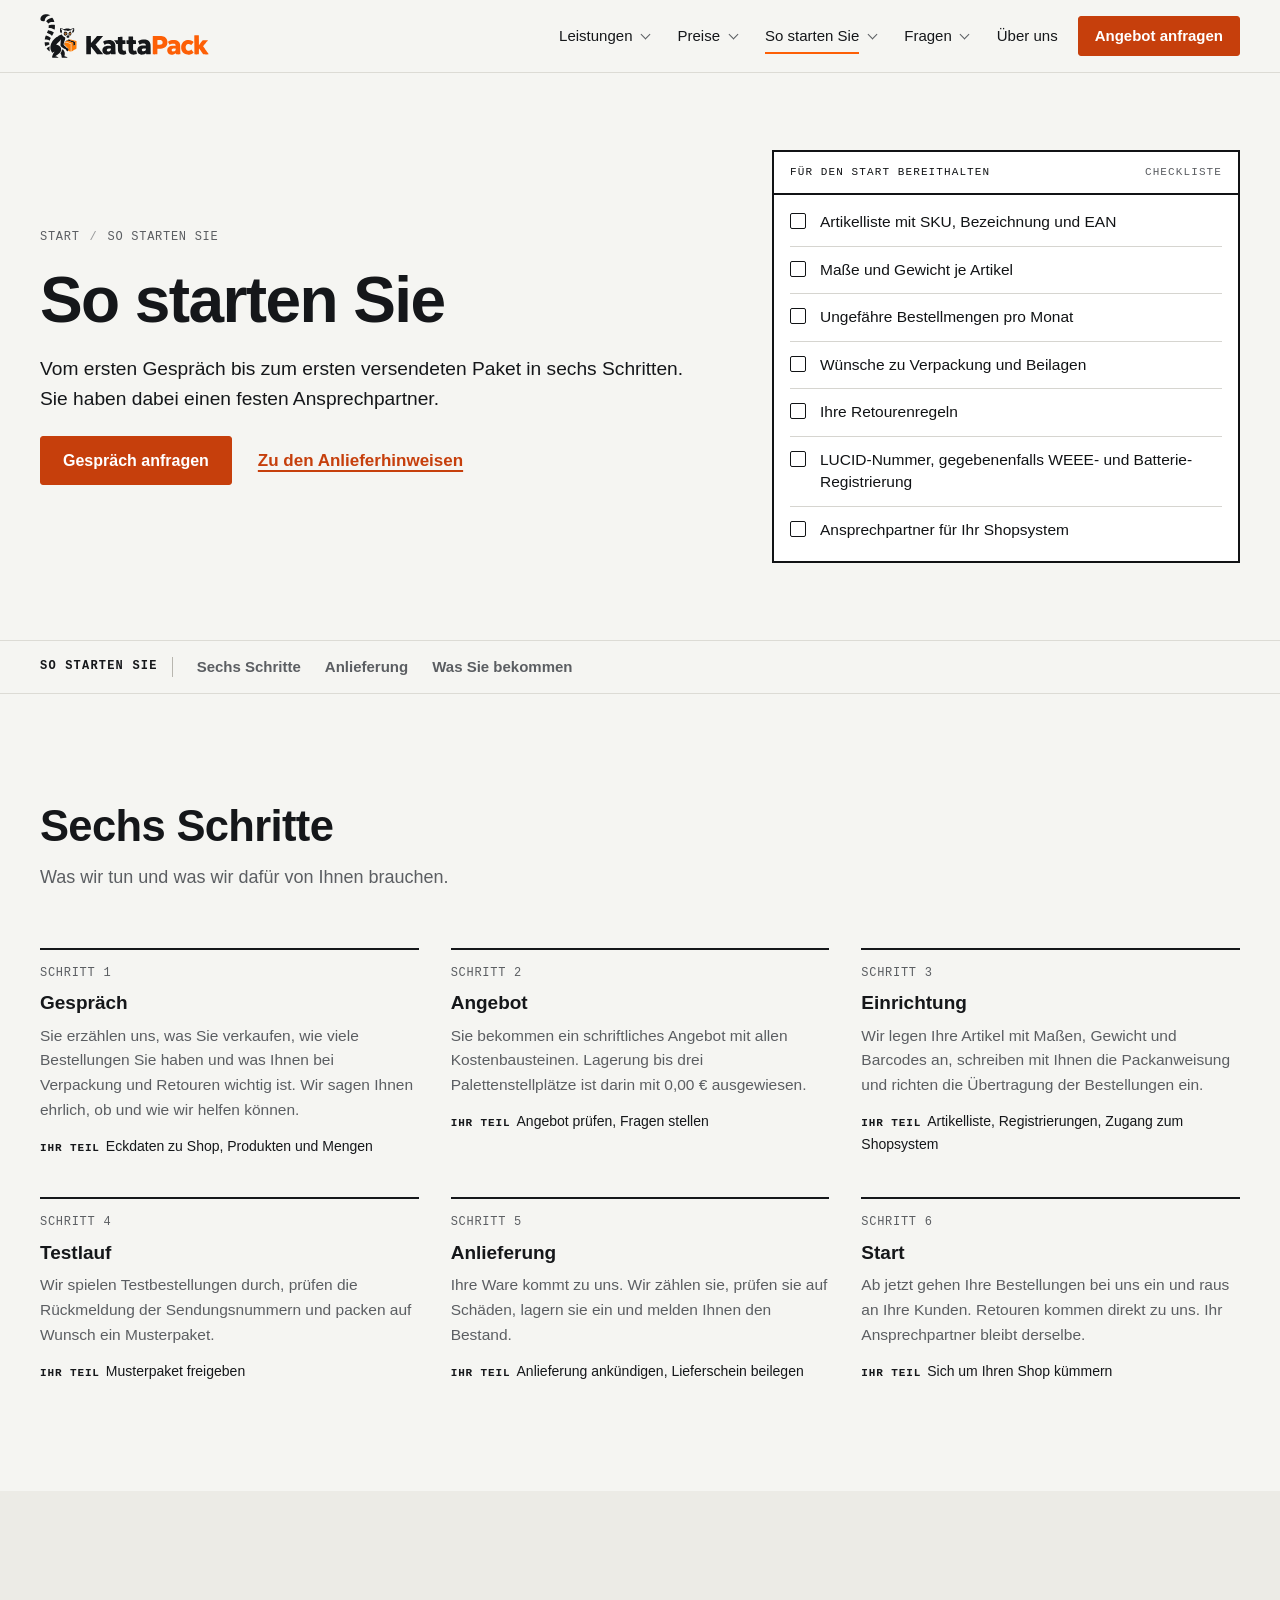
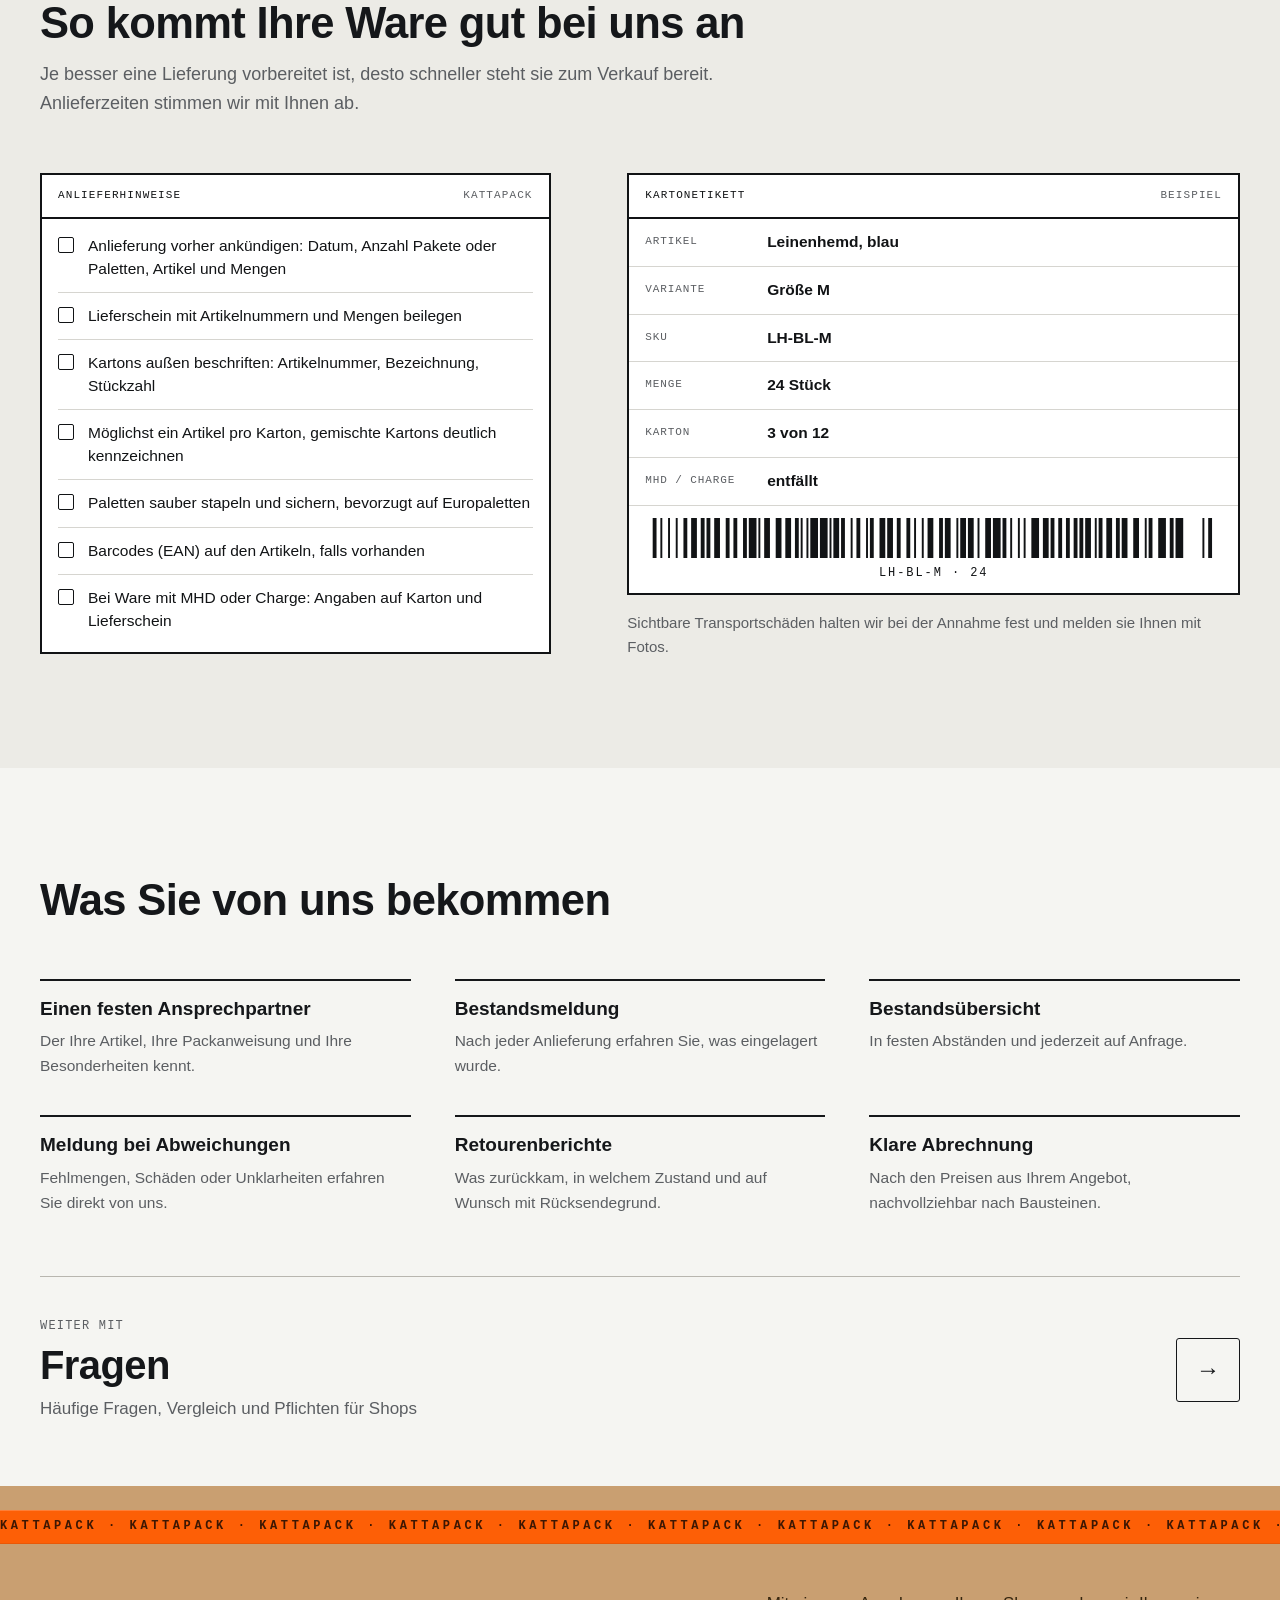
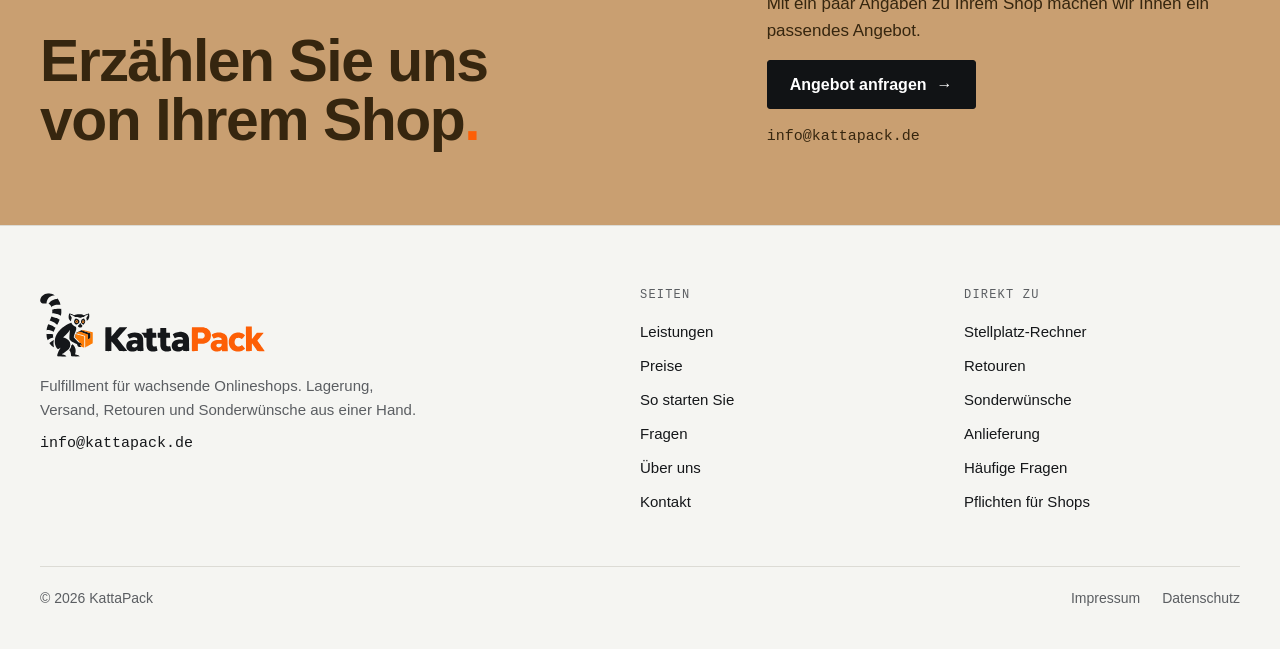
==== ablauf.html @ b0286f22 "Add files via upload" ====
<!doctype html>
<html lang="de">
<head>
<meta charset="utf-8">
<meta name="viewport" content="width=device-width, initial-scale=1, viewport-fit=cover">
<title>So starten Sie · KattaPack</title>
<meta name="description" content="So starten Sie mit KattaPack: sechs Schritte vom Gespräch bis zum ersten Paket, Checkliste und Anlieferhinweise.">
<meta property="og:type" content="website">
<meta property="og:locale" content="de_DE">
<meta property="og:site_name" content="KattaPack">
<meta property="og:title" content="So starten Sie · KattaPack">
<meta property="og:description" content="So starten Sie mit KattaPack: sechs Schritte vom Gespräch bis zum ersten Paket, Checkliste und Anlieferhinweise.">
<meta name="theme-color" content="#F5F5F2" media="(prefers-color-scheme: light)">
<meta name="theme-color" content="#111213" media="(prefers-color-scheme: dark)">
<link rel="icon" href="favicon.ico" sizes="32x32">
<link rel="icon" href="favicon.svg" type="image/svg+xml">
<link rel="apple-touch-icon" href="apple-touch-icon.png">
<link rel="stylesheet" href="fonts/fonts.css">
<link rel="stylesheet" href="site.css">
</head>
<body>
<div class="site page-ablauf has-pagebar"><svg class="sprite" aria-hidden="true" focusable="false"><symbol id="kp-mark" viewBox="301.7 91.7 550.0 661.0"><path fill="currentColor" fill-rule="evenodd" d="M490.5,750.3C490.1,750.2 489.5,750.0 489.0,750.0C488.2,750.0 485.4,748.4 483.9,747.0C482.5,745.7 481.5,743.7 480.8,740.9C480.0,737.2 480.4,734.3 482.6,726.4C487.3,710.1 495.1,691.4 502.7,678.5C503.9,676.5 505.5,673.9 506.2,672.7C507.3,670.7 509.1,668.0 513.8,661.2C516.3,657.5 515.9,657.4 510.8,660.1C505.3,663.0 491.5,670.7 489.4,672.0C487.9,672.9 487.6,673.0 486.9,672.6C485.6,671.9 476.0,662.2 475.3,660.8C474.9,660.1 473.9,658.4 473.0,657.1C468.1,649.9 463.4,640.3 460.9,632.5C459.9,629.2 457.4,618.9 456.8,616.0C455.2,606.2 454.5,589.4 455.5,580.3C456.6,569.3 459.3,557.6 463.4,545.3C465.1,540.2 469.0,530.6 471.2,526.2C480.2,508.3 493.8,489.0 507.0,475.5C509.5,472.9 512.4,469.9 513.5,468.7C518.9,462.9 534.2,449.8 544.2,442.4C547.7,439.8 550.9,437.4 551.3,437.1C553.8,435.2 566.0,427.3 571.3,424.1C580.3,418.7 585.4,416.0 594.1,412.0C607.0,406.0 626.5,398.8 627.5,399.7C627.7,399.9 628.9,401.8 630.0,404.0C634.0,412.0 636.8,415.7 643.0,421.8C650.6,429.2 660.8,435.8 670.5,439.5C672.2,440.2 673.9,441.0 674.2,441.4C675.1,442.4 676.8,447.9 677.5,452.1C678.0,454.8 678.0,456.7 677.9,461.6C677.7,468.2 677.1,471.7 675.2,476.5C673.3,481.2 667.1,498.6 661.0,516.2C659.5,520.6 657.4,527.0 656.8,529.3C653.7,541.3 652.3,547.9 652.3,550.5C652.3,551.7 652.6,552.1 660.9,560.5C665.7,565.3 674.5,574.3 680.7,580.7C700.4,601.1 703.0,603.7 703.8,603.8C704.2,603.9 706.1,604.2 707.9,604.5C709.8,604.8 712.3,605.4 713.4,605.7C714.6,606.0 715.5,606.3 715.6,606.3C715.6,606.3 715.5,605.9 715.2,605.3C714.9,604.8 714.7,604.3 714.8,604.3C714.8,604.3 715.7,604.6 716.7,605.0C721.5,606.6 723.0,607.4 726.5,610.2C731.1,613.8 733.7,616.5 735.7,619.5C737.0,621.6 737.2,622.0 737.3,624.1C737.4,626.2 737.3,626.7 736.6,627.7C735.6,629.2 733.9,630.0 731.7,630.0C729.2,630.0 727.1,629.4 723.4,627.6C719.9,625.8 720.0,625.7 721.0,630.3C721.5,632.9 722.0,634.0 724.5,638.4C726.1,641.2 727.6,643.7 727.9,644.0C728.1,644.3 728.3,645.1 728.3,645.8C728.3,646.9 728.2,647.1 727.7,646.9C727.3,646.8 726.8,647.0 726.5,647.4C725.7,648.3 721.1,649.9 718.1,650.4C715.9,650.7 714.8,650.7 711.5,650.2C703.2,649.1 698.3,646.7 694.4,641.8C691.3,638.0 689.5,633.7 687.8,626.6C687.5,625.4 687.0,624.0 686.7,623.7C686.4,623.3 681.6,620.7 676.0,617.8C667.0,613.2 659.9,609.4 651.5,604.7C650.0,603.9 647.0,602.2 644.7,601.0C637.6,597.2 629.8,592.3 623.1,587.3C615.8,581.9 610.5,575.5 608.3,569.6C607.0,566.0 606.6,560.3 606.8,546.7C607.0,535.8 607.2,531.6 608.2,519.8C608.5,516.4 608.9,510.7 609.2,507.2C609.4,503.7 609.9,498.7 610.2,496.2C610.4,493.6 610.8,489.8 611.0,487.8C611.2,485.7 611.5,483.0 611.7,481.8C612.2,478.2 612.2,474.9 611.8,474.8C611.6,474.7 610.8,475.5 610.1,476.6C608.9,478.5 603.6,486.1 601.2,489.3C598.7,492.7 590.8,502.5 587.8,505.8C575.3,520.1 562.3,532.6 545.9,546.3C543.2,548.5 541.0,550.5 541.0,550.6C541.0,551.2 542.0,551.6 545.0,552.2C549.9,553.1 555.3,554.5 561.3,556.5C577.0,561.8 594.4,573.8 602.5,584.7C607.3,591.2 608.2,592.7 610.0,596.5C613.3,603.4 614.8,608.5 616.3,618.6C617.2,624.8 616.5,633.7 614.3,641.9C612.7,647.9 609.3,656.7 607.5,659.3C607.1,660.0 606.1,661.6 605.4,662.8C604.7,664.1 603.3,666.3 602.3,667.6C601.3,669.0 600.3,670.4 600.0,670.8C598.5,673.0 593.6,678.3 588.7,682.8C580.8,690.1 571.1,697.4 555.8,707.7C553.3,709.5 550.2,711.6 549.0,712.4C547.8,713.2 545.9,714.4 544.8,715.1C543.7,715.7 541.1,717.5 538.9,719.1C536.8,720.6 533.7,722.8 532.0,724.0C530.0,725.4 529.0,726.3 529.1,726.6C529.1,727.0 530.4,727.4 534.4,728.2C547.1,730.8 554.9,733.1 561.5,736.4C568.8,739.9 572.4,742.8 574.5,746.8C576.7,750.9 581.4,750.5 532.9,750.5C509.9,750.5 490.8,750.4 490.5,750.3ZM633.6,750.3C629.9,749.9 627.3,748.1 625.6,744.9C624.3,742.2 623.7,739.2 623.7,735.0C623.7,730.2 623.0,725.6 621.0,715.2C620.9,714.4 620.4,712.6 620.0,711.2C617.1,700.6 613.1,692.4 607.7,686.0C605.9,683.9 605.0,682.6 605.0,682.3C605.0,682.1 606.2,680.5 607.8,678.6C613.8,671.2 619.3,661.9 621.6,655.2C623.2,650.5 624.8,643.9 625.3,639.8C625.8,635.8 626.1,635.3 628.5,633.1C629.6,632.0 632.2,629.4 634.2,627.2C639.1,621.8 639.6,621.3 640.0,621.3C641.1,621.3 647.4,628.4 653.1,636.1C659.9,645.2 665.6,656.0 668.4,665.5C671.6,676.0 672.4,688.8 670.7,701.6C669.6,709.7 668.5,714.5 666.0,723.1C665.2,725.8 665.1,726.5 665.4,726.9C665.6,727.1 667.8,727.6 670.2,728.0C678.0,729.3 686.1,731.2 690.8,732.9C692.1,733.3 693.6,733.8 694.2,734.0C696.6,734.8 704.1,738.8 706.6,740.6C709.9,743.1 711.4,744.8 712.8,747.6C713.6,749.3 713.7,749.7 713.4,750.1C713.0,750.6 708.9,750.6 674.4,750.6C653.2,750.5 634.8,750.4 633.6,750.3ZM441.7,650.2C434.9,646.8 428.2,642.7 424.0,639.4C418.6,635.0 410.7,626.9 407.3,622.3C406.7,621.4 405.2,619.5 404.1,618.0C401.2,614.3 398.0,609.3 398.2,609.0C398.3,608.8 398.9,608.4 399.5,608.2C400.1,607.9 401.7,606.8 403.1,605.8C415.5,596.0 414.5,596.7 420.4,592.8C424.5,590.1 429.5,587.3 438.0,582.9C440.3,581.7 440.9,581.3 441.1,580.5C441.7,578.5 442.3,577.3 443.2,576.8C444.0,576.3 444.1,576.3 444.7,576.8C445.8,577.9 445.8,579.2 444.5,585.0C443.9,588.0 443.3,591.6 443.2,593.0C443.0,594.4 442.7,596.6 442.5,598.0C441.7,602.5 441.2,608.7 441.5,612.2C441.6,614.0 441.8,617.6 442.0,620.2C442.3,626.1 443.3,633.6 444.5,639.2C445.4,643.1 447.0,649.8 447.4,650.9C447.7,652.1 447.6,652.7 446.9,652.7C446.7,652.7 444.3,651.6 441.7,650.2ZM382.1,579.4C381.3,577.6 378.3,570.2 376.0,564.5C375.1,562.3 374.3,560.1 374.2,559.5C374.0,558.9 373.7,557.8 373.5,557.0C372.9,554.9 371.7,548.8 371.0,544.5C370.2,539.1 369.6,532.0 369.4,524.3L369.2,516.1L370.2,515.0L371.3,513.8L373.2,514.6C375.0,515.4 375.0,515.4 381.0,515.0C388.6,514.4 405.3,514.7 410.5,515.5C412.5,515.8 415.8,516.3 417.8,516.5C419.8,516.8 424.1,517.7 427.3,518.4C431.9,519.4 433.4,519.6 435.1,519.4C437.8,519.2 438.1,519.5 437.9,522.2C436.8,535.4 436.9,537.8 438.3,548.1C439.2,554.0 439.2,555.1 438.3,555.9C437.6,556.5 437.6,556.5 436.3,555.7C435.2,555.1 434.6,555.0 433.4,555.2C431.3,555.4 424.6,556.9 422.3,557.6C410.2,561.0 394.6,568.5 387.6,574.3C383.8,577.4 383.3,578.1 383.4,579.5C383.6,581.3 382.9,581.3 382.1,579.4ZM798.0,571.4C797.6,571.0 797.5,566.6 797.3,547.2C797.2,534.2 797.1,523.5 797.1,523.5C795.0,522.6 794.0,522.2 791.7,521.3C790.1,520.7 787.4,519.8 785.7,519.1C783.9,518.5 781.7,517.7 780.7,517.3C779.7,517.0 777.3,516.1 775.5,515.3C773.7,514.6 771.4,513.7 770.5,513.3C769.6,513.0 767.9,512.3 766.7,511.8C765.5,511.3 761.8,509.9 758.5,508.7C755.2,507.4 751.3,505.9 749.8,505.3C748.4,504.8 745.5,503.7 743.5,503.0C741.6,502.3 738.0,500.9 735.5,499.8C733.1,498.8 730.3,497.7 729.3,497.4C728.3,497.0 726.2,496.2 724.7,495.7C723.1,495.1 720.5,494.2 719.0,493.6L716.1,492.6L711.8,494.5C707.3,496.5 706.0,497.0 698.2,500.2C695.6,501.2 692.9,502.3 692.2,502.6C690.3,503.5 689.1,504.0 687.0,504.7C684.6,505.4 678.3,507.9 677.9,508.3C677.4,508.6 676.0,508.2 676.0,507.7C676.0,507.5 675.8,507.4 675.6,507.4C675.4,507.5 675.2,507.3 675.1,507.0C675.0,506.7 675.5,506.2 676.3,505.7C677.1,505.2 678.3,504.4 679.1,503.8C684.4,500.0 700.1,490.8 708.7,486.6C729.5,476.4 730.4,475.9 731.4,476.1C731.9,476.2 732.3,476.2 732.3,476.0C732.3,475.9 732.7,475.6 733.1,475.4C733.7,475.2 734.2,475.3 735.3,475.7C736.9,476.4 737.9,476.8 743.8,478.9C745.9,479.6 748.5,480.6 749.7,481.1C753.2,482.5 755.5,483.3 761.0,485.2C763.8,486.2 767.0,487.3 768.0,487.7C769.0,488.1 770.4,488.6 771.2,488.8C771.9,489.1 774.2,489.9 776.3,490.7C780.4,492.2 784.4,493.5 788.2,494.8C789.4,495.2 792.2,496.3 794.3,497.1C796.4,497.9 801.2,499.6 804.8,500.8C808.5,502.1 812.2,503.4 813.0,503.7C813.8,504.1 815.0,504.5 815.6,504.7C818.3,505.3 825.5,508.3 826.1,509.0C826.7,509.7 826.7,511.1 826.6,534.3C826.5,555.5 826.4,559.0 826.0,559.6C825.7,560.1 821.1,562.5 813.5,566.2C803.2,571.2 801.4,572.0 800.0,572.0C798.9,572.0 798.3,571.8 798.0,571.4ZM668.0,556.3C667.7,556.1 666.9,555.2 666.3,554.3C665.7,553.3 664.5,551.6 663.6,550.5C662.5,549.2 662.0,548.3 662.1,547.9C662.2,547.5 662.4,546.5 662.6,545.7C662.8,544.8 663.4,542.1 664.0,539.7C666.7,527.8 667.2,526.0 667.8,524.4C668.1,523.8 668.2,523.1 668.1,522.8C668.0,522.4 668.2,522.3 669.1,522.3L670.2,522.3L670.4,532.6C670.8,550.3 670.8,556.7 670.2,556.7C669.9,556.7 669.6,556.5 669.5,556.3C669.3,556.1 669.1,556.1 668.9,556.3C668.6,556.5 668.3,556.5 668.0,556.3ZM441.7,493.6C441.5,493.4 441.3,492.8 441.3,492.3C441.3,490.7 441.0,490.4 438.2,488.9C434.0,486.6 419.8,481.0 415.5,480.0C415.0,479.9 413.1,479.4 411.3,478.9C401.2,476.3 390.3,474.9 380.3,474.8C375.0,474.8 374.7,474.9 373.8,475.6C372.1,476.9 371.4,477.2 370.8,476.7C370.5,476.4 370.4,475.9 370.5,475.5C370.6,475.1 370.8,473.0 371.0,470.7C371.7,462.3 373.4,452.6 375.2,446.7C375.6,445.3 376.2,443.2 376.5,442.0C377.0,440.0 379.6,432.0 380.8,428.8C381.9,425.7 386.7,414.8 387.2,414.3C388.2,413.2 389.0,413.2 389.9,414.1C390.9,415.0 392.7,415.7 402.8,419.0C420.8,424.9 439.2,434.4 456.6,446.9C458.9,448.5 459.1,448.6 460.6,448.4C463.3,448.1 463.3,448.6 461.0,453.2C455.2,464.9 447.3,483.1 445.2,489.7C444.0,493.3 442.8,494.7 441.7,493.6ZM713.5,448.8C710.8,448.4 709.7,448.1 707.0,446.8C701.0,443.8 694.7,436.3 694.7,432.3C694.7,431.1 694.9,430.7 696.4,429.1C698.0,427.4 704.0,422.7 706.9,420.7C708.7,419.5 710.2,417.3 713.5,410.5C716.9,403.4 717.0,403.3 720.3,403.3C722.1,403.3 722.5,403.4 723.6,404.5C724.9,405.7 725.5,406.7 728.8,413.7C730.9,418.1 730.9,418.2 734.9,422.2C737.1,424.4 739.5,427.0 740.2,428.1C741.4,429.9 741.4,430.1 741.3,432.3C741.0,436.5 738.0,441.1 733.3,444.6C730.2,447.0 727.3,448.2 723.3,448.8C719.6,449.4 718.0,449.4 713.5,448.8ZM477.7,418.8C477.0,418.5 476.3,418.1 476.0,418.0C475.4,417.7 474.8,416.5 474.5,415.3C474.4,414.5 471.1,411.7 463.1,405.7C457.6,401.5 456.0,400.4 450.4,397.0C438.6,389.9 427.5,384.7 416.1,380.8C411.9,379.3 409.3,378.8 405.3,378.5C404.5,378.5 403.7,378.4 403.4,378.4C402.6,378.3 402.7,377.0 403.5,375.1C405.3,371.2 408.3,364.0 408.3,363.7C408.3,363.6 409.4,361.0 410.6,358.0C411.9,355.0 414.3,348.9 416.0,344.4C419.0,336.4 419.6,334.9 420.5,334.5C420.8,334.4 422.3,335.0 424.0,335.8C425.6,336.7 427.3,337.3 427.7,337.3C428.1,337.3 429.0,337.5 429.6,337.6C430.3,337.8 432.0,338.2 433.5,338.5C444.4,340.7 457.9,344.7 467.6,348.5C470.2,349.5 472.4,350.3 472.5,350.3C472.6,350.3 475.6,351.7 479.2,353.3C485.4,356.1 495.3,361.3 499.7,363.9C501.7,365.1 502.7,365.2 504.0,364.5C504.8,364.0 505.7,364.3 505.7,365.1C505.7,365.8 499.0,383.0 496.7,388.3C494.1,394.4 489.6,403.1 486.5,408.2C484.7,411.1 482.5,414.7 481.6,416.2C480.3,418.4 479.4,419.5 478.9,419.3C478.9,419.3 478.3,419.1 477.7,418.8ZM674.4,418.2C668.0,413.5 662.6,408.2 660.2,404.1C658.3,400.8 655.9,394.2 655.3,390.4C654.3,383.8 656.6,374.3 660.7,367.7C664.6,361.5 671.8,354.0 673.8,354.0C675.4,354.0 684.9,357.4 689.5,359.7C697.2,363.3 700.8,366.0 704.5,370.5C707.2,373.8 709.1,377.6 710.0,381.5C710.6,384.1 710.7,385.2 710.6,389.2C710.4,394.0 709.9,395.9 708.0,399.6C707.0,401.5 704.1,404.6 701.2,406.8C698.3,408.9 677.8,419.3 676.5,419.3C676.1,419.3 675.2,418.8 674.4,418.2ZM747.8,416.7C738.6,410.3 732.0,404.7 730.3,402.0C728.0,398.1 726.8,392.5 727.1,386.4C727.3,381.9 727.9,379.6 729.7,375.7C733.6,367.3 741.2,361.2 754.3,355.8C755.8,355.2 757.2,354.7 757.5,354.7C758.3,354.7 759.5,356.0 761.8,359.4C766.3,366.0 769.3,373.2 770.3,379.3C770.8,382.4 770.8,388.9 770.3,391.5C769.3,396.9 766.8,402.9 763.4,407.9C760.8,411.9 753.2,419.0 751.7,419.0C751.4,419.0 749.6,418.0 747.8,416.7ZM684.9,398.9C690.4,397.7 695.1,391.7 694.5,386.5C694.1,383.0 690.9,378.4 687.7,376.8C684.2,375.1 681.4,374.9 678.4,376.3C674.6,378.1 671.9,381.1 670.8,385.0C670.4,386.5 670.3,387.2 670.6,388.8C671.3,392.3 673.9,395.9 677.3,397.9C677.8,398.1 681.8,399.3 682.5,399.3C682.7,399.3 683.8,399.1 684.9,398.9ZM750.7,399.0C751.2,398.9 751.9,398.6 752.4,398.5C752.9,398.4 754.4,397.3 755.8,395.9C758.7,392.9 759.8,390.5 759.8,387.0C759.8,385.2 759.6,384.5 758.7,382.7C757.4,380.4 755.2,378.0 753.6,377.1C751.4,376.0 749.4,375.6 748.1,376.0C744.1,377.3 741.2,379.9 739.2,384.1C737.0,388.4 737.6,391.2 741.2,395.3C744.1,398.5 748.1,400.1 750.7,399.0ZM745.9,395.0C743.1,394.1 741.7,391.8 741.7,387.7C741.7,384.4 742.1,383.0 743.5,381.7C744.7,380.5 746.3,380.0 748.8,380.0C752.2,380.0 754.3,381.3 755.5,384.1C756.1,385.5 756.2,388.9 755.6,390.8C754.7,394.1 749.9,396.2 745.9,395.0ZM678.3,394.3C677.2,393.7 676.6,393.1 675.9,391.7C675.0,390.0 675.0,389.6 675.1,386.8C675.2,384.1 675.3,383.6 676.1,382.4C677.4,380.4 679.1,379.7 682.4,379.7C684.5,379.7 685.2,379.8 686.7,380.6C689.3,381.9 689.7,382.7 689.9,386.6C690.1,390.7 689.5,392.4 687.3,393.9C686.1,394.7 685.5,394.8 682.9,394.9C680.2,395.0 679.6,395.0 678.3,394.3ZM621.5,382.1C616.1,379.1 609.6,373.2 606.6,368.6C604.9,366.1 602.3,360.4 601.1,356.8C599.2,351.1 598.8,348.1 598.9,338.3C598.9,333.0 599.0,328.6 599.3,327.3C599.5,326.1 599.9,323.8 600.2,322.2C601.1,316.5 604.9,303.8 606.0,302.6C606.5,302.1 607.0,302.0 608.2,302.2C613.0,302.8 625.9,306.5 631.5,308.9C636.9,311.2 645.6,315.4 649.8,317.6C652.4,319.0 654.9,320.3 655.3,320.6C656.6,321.2 657.0,321.1 660.0,319.7C661.6,319.0 663.5,318.2 664.3,317.9C665.2,317.6 667.7,316.7 670.1,315.9C676.6,313.6 683.4,311.9 693.0,310.4C698.3,309.6 717.2,309.6 722.0,310.4C723.7,310.7 726.4,311.1 727.8,311.4C736.5,312.6 744.9,315.3 755.2,319.9L759.3,321.7L765.4,318.5C777.7,312.2 789.7,307.5 800.8,304.7C809.8,302.5 809.6,302.5 810.6,305.9C812.6,312.5 813.1,317.4 813.1,328.0C813.1,336.0 813.0,337.7 812.4,341.3C811.1,348.6 808.1,356.5 804.5,362.0C801.2,367.2 793.3,375.1 788.6,378.1C786.8,379.2 786.7,378.8 786.7,373.7C786.7,366.5 785.7,360.9 783.4,353.8C782.6,351.6 782.0,349.5 782.0,349.1C782.0,348.8 782.6,347.6 783.4,346.6C784.2,345.6 785.7,343.6 786.9,342.1C790.5,337.4 794.3,331.0 798.4,322.8C802.5,314.7 802.7,313.8 801.1,313.9C796.5,314.2 770.1,325.9 766.7,329.1C766.1,329.7 763.7,332.4 761.5,335.2L757.4,340.1L749.9,340.0C743.9,340.0 741.8,340.1 739.4,340.5C734.6,341.4 728.7,343.6 723.0,346.5C721.0,347.5 719.0,348.3 718.5,348.3C718.1,348.3 716.8,347.9 715.7,347.3C711.6,345.3 702.0,341.8 696.8,340.5C692.0,339.3 682.8,339.1 673.0,339.9L670.5,340.1L668.3,338.6C665.3,336.7 661.1,334.3 654.8,330.9C651.9,329.4 647.9,327.1 645.8,326.0C634.6,319.7 613.9,311.5 613.0,313.0C612.7,313.4 615.7,320.4 619.1,327.2C621.3,331.7 626.8,340.6 630.1,345.1C631.1,346.6 632.0,348.0 632.0,348.2C632.0,348.4 631.1,350.4 630.0,352.7C625.8,361.6 624.4,367.3 624.1,376.6C624.0,380.2 623.8,382.4 623.5,382.6C623.3,382.9 622.6,382.6 621.5,382.1ZM515.4,327.9C514.9,327.4 514.9,325.7 515.3,324.5C515.6,323.9 515.6,323.4 515.3,323.0C514.9,322.2 505.1,317.3 499.8,315.2C489.9,311.3 484.8,309.6 479.2,308.0C477.9,307.6 476.4,307.2 475.8,307.0C471.3,305.6 460.8,303.5 453.5,302.5C441.5,300.9 434.1,300.5 431.8,301.5C430.2,302.2 429.2,302.1 428.5,301.3C427.9,300.7 427.9,300.5 428.4,296.6C428.7,294.3 429.2,289.6 429.4,286.0C429.7,280.3 429.7,278.7 429.2,273.2C428.3,263.8 428.3,263.7 429.6,262.8C430.3,262.3 431.3,262.0 432.1,262.0C432.8,262.0 435.8,261.3 438.8,260.5C441.7,259.7 445.2,258.8 446.5,258.6C447.8,258.3 450.2,257.7 451.8,257.4C459.2,255.7 472.5,254.2 483.0,253.7C490.8,253.4 502.0,253.7 510.7,254.5L516.5,255.1L518.2,254.2C520.2,253.2 520.8,253.1 521.3,253.8C521.6,254.1 522.0,257.4 522.4,261.9C523.4,272.2 523.4,294.0 522.6,301.3C521.5,310.1 521.4,310.9 519.3,319.7C517.8,325.8 517.4,326.9 516.4,327.7C515.9,328.2 515.7,328.2 515.4,327.9ZM422.4,238.2C417.9,226.9 414.0,220.1 408.3,214.2C403.6,209.3 396.3,204.1 392.0,202.6C385.8,200.4 385.3,200.2 385.3,199.5C385.3,198.8 386.4,198.9 389.2,199.9C390.6,200.3 392.0,200.6 392.3,200.5C392.7,200.4 393.9,199.0 395.0,197.4C402.6,186.9 412.0,177.5 421.2,171.3C428.0,166.6 434.2,163.3 443.8,159.2C450.7,156.2 461.5,153.0 469.0,151.7C478.1,150.1 478.4,150.0 480.6,148.7C481.7,147.9 482.9,147.3 483.3,147.3C484.0,147.3 486.1,150.2 492.5,159.7C495.8,164.5 502.7,177.4 504.6,182.0C507.7,189.6 509.0,193.2 510.1,196.7C511.8,202.3 512.9,206.5 513.4,209.1C513.8,211.4 513.8,211.4 513.0,212.0C512.0,212.9 510.8,212.8 509.2,211.8L507.9,210.8L496.7,210.8C485.6,210.9 480.6,211.2 474.8,212.2C473.4,212.5 471.0,212.9 469.5,213.1C458.7,215.0 444.4,220.0 434.4,225.5C430.7,227.5 425.4,230.9 424.7,231.8C424.5,232.1 424.2,233.4 424.2,234.9C424.1,237.4 423.7,239.0 423.0,239.0C422.8,239.0 422.5,238.7 422.4,238.2ZM342.2,200.1C334.9,199.6 324.0,196.5 317.0,193.0C313.2,191.1 307.9,184.5 305.7,179.0C301.5,168.5 304.0,152.9 312.3,137.7C319.9,123.6 333.8,110.4 349.0,102.9C358.0,98.4 366.0,95.9 376.3,94.4C382.3,93.5 400.2,93.7 406.4,94.6C416.4,96.1 427.6,99.6 435.3,103.5C443.3,107.6 445.6,108.9 448.7,111.2C452.7,114.2 453.2,114.7 452.7,115.6C451.9,117.1 449.9,117.4 448.1,116.3C447.0,115.6 446.8,115.6 443.7,115.9C438.7,116.5 436.2,117.0 429.4,119.0C418.4,122.1 405.5,128.4 398.7,133.9C394.8,137.1 389.0,143.1 386.3,146.6C380.0,155.1 376.1,163.1 372.8,174.5C371.6,178.8 370.2,187.7 369.8,193.6C369.7,195.8 369.4,197.9 369.2,198.2C368.8,198.8 365.5,199.4 359.7,200.0C356.7,200.3 346.1,200.4 342.2,200.1Z"/><path fill="#FD7C05" fill-rule="evenodd" d="M759.0,656.8C758.5,656.6 757.0,656.2 755.6,656.0C754.3,655.7 752.7,655.3 752.2,655.0C751.1,654.4 746.4,652.8 739.7,650.8C737.4,650.2 734.8,649.3 734.0,649.0C733.2,648.7 731.3,648.0 729.9,647.6C728.1,647.0 727.2,646.5 726.9,646.1C726.7,645.7 725.1,642.9 723.4,640.0C720.6,635.2 720.2,634.3 719.6,631.6C719.3,629.9 719.0,627.6 719.0,626.5C719.0,623.6 719.3,623.5 724.2,626.0C726.4,627.0 729.0,628.1 730.0,628.3C731.7,628.7 732.1,628.7 733.2,628.1C735.0,627.3 736.1,625.5 735.9,624.0C735.6,622.5 733.2,618.9 730.8,616.5C727.7,613.3 721.8,608.7 719.7,608.0C717.3,607.1 715.3,606.0 715.3,605.7C715.3,605.5 714.6,604.5 713.8,603.5C712.9,602.5 711.5,600.9 710.7,600.0C709.9,599.0 707.5,596.3 705.3,594.0C703.2,591.7 699.2,587.4 696.6,584.3C693.9,581.3 689.0,576.1 685.8,572.7C682.6,569.3 678.8,565.1 677.3,563.5C675.8,561.9 674.1,560.2 673.5,559.9C672.9,559.6 672.1,558.8 671.7,558.2C671.3,557.5 670.6,556.8 670.2,556.7L669.3,556.3L669.3,551.8C669.2,532.8 669.0,523.9 668.5,523.4C667.8,522.8 667.9,522.2 668.7,519.9C669.0,518.9 669.3,517.8 669.3,517.5C669.3,517.2 669.6,516.7 670.0,516.3C670.6,515.7 670.9,515.7 672.3,515.9C673.1,516.0 674.7,516.4 675.7,516.7C676.7,517.1 678.9,517.7 680.5,518.2C682.1,518.6 684.6,519.3 686.0,519.7C687.4,520.1 690.0,520.7 691.8,521.2C693.7,521.7 695.5,522.2 696.0,522.3C697.0,522.7 701.4,524.0 705.5,525.1C707.1,525.6 709.4,526.3 710.5,526.7C711.6,527.1 713.6,527.6 715.0,527.9C716.4,528.2 718.2,528.6 719.0,528.9C719.8,529.2 722.5,530.0 725.0,530.7C727.5,531.4 730.8,532.4 732.3,532.9C733.9,533.3 735.5,533.9 736.0,534.0C736.5,534.1 738.3,534.7 740.2,535.2C742.0,535.6 744.9,536.5 746.6,537.0C748.3,537.6 750.0,538.0 750.4,538.0C750.7,538.0 751.4,538.2 751.9,538.4C752.4,538.7 754.0,539.2 755.5,539.5C758.9,540.2 760.8,540.9 761.3,541.5C761.9,542.2 761.9,656.2 761.3,656.9C760.8,657.5 760.1,657.4 759.0,656.8ZM770.6,655.4C770.4,655.3 770.3,628.9 770.3,596.7C770.3,564.5 770.2,537.7 770.0,537.2C769.9,536.6 769.4,536.0 768.8,535.6C767.8,535.0 761.8,533.1 758.2,532.2C756.3,531.7 751.4,530.3 748.5,529.3C747.4,528.9 745.5,528.4 744.3,528.2C743.1,528.0 740.5,527.2 738.5,526.6C736.5,526.0 733.4,525.0 731.7,524.5C724.0,522.3 721.4,521.5 719.7,520.9C718.8,520.5 717.1,520.0 716.1,519.8C713.6,519.2 707.4,517.5 706.3,517.1C705.9,516.9 704.9,516.6 704.2,516.4C703.4,516.2 701.6,515.7 700.0,515.2C698.4,514.8 696.3,514.2 695.2,514.0C694.1,513.8 692.7,513.4 692.1,513.1C691.4,512.8 689.6,512.3 688.2,512.0C684.4,511.1 676.9,508.6 676.2,507.9C676.0,507.8 676.0,507.5 676.3,507.2C676.8,506.7 682.4,504.4 685.7,503.3C687.8,502.6 689.0,502.2 690.8,501.3C691.6,501.0 694.3,499.8 696.8,498.8C704.6,495.7 706.0,495.1 710.3,493.2C712.6,492.2 715.0,491.3 715.5,491.2C716.5,491.0 718.7,491.6 726.0,494.3C727.6,494.9 729.7,495.7 730.7,496.0C731.7,496.4 734.5,497.5 736.9,498.5C739.3,499.5 742.9,500.9 744.9,501.6C746.9,502.4 749.7,503.4 751.2,504.0C752.6,504.6 756.5,506.1 759.8,507.3C763.1,508.6 766.8,510.0 768.0,510.5C769.2,511.0 770.9,511.7 771.8,512.0C772.8,512.3 775.0,513.2 776.8,514.0C778.7,514.7 781.0,515.6 782.0,516.0C783.0,516.3 785.3,517.1 787.0,517.8C788.7,518.4 791.6,519.5 793.4,520.1C797.0,521.4 798.0,521.9 798.4,522.5C798.5,522.7 798.7,533.1 798.7,545.7C798.7,558.2 798.8,568.9 799.0,569.3C799.1,569.7 799.4,570.2 799.7,570.4C800.3,570.8 823.9,559.4 824.7,558.3C825.1,557.6 825.2,554.3 825.3,534.3C825.4,512.3 825.3,511.1 824.8,510.4C824.2,509.7 817.0,506.7 814.3,506.0C813.6,505.8 812.4,505.4 811.6,505.1C810.8,504.7 807.2,503.4 803.5,502.2C799.8,500.9 795.1,499.2 793.0,498.4C790.9,497.6 788.1,496.6 786.8,496.1C783.1,494.9 779.1,493.5 775.0,492.0C772.9,491.2 770.6,490.4 769.8,490.2C769.1,489.9 767.7,489.4 766.7,489.0C765.7,488.6 762.5,487.5 759.7,486.5C754.2,484.6 751.9,483.8 748.3,482.4C747.1,482.0 744.5,481.0 742.5,480.3C736.6,478.1 735.6,477.8 733.9,477.0C733.0,476.7 732.3,476.2 732.3,476.1C732.3,475.7 734.5,474.7 738.2,473.5C740.8,472.6 741.0,472.5 742.9,473.0C744.0,473.2 746.2,473.7 747.8,474.0C749.5,474.4 751.6,474.9 752.5,475.2C753.4,475.4 757.0,476.3 760.5,477.2C764.0,478.0 767.4,478.9 768.0,479.2C768.6,479.4 770.4,479.8 771.8,480.0C774.4,480.3 782.3,482.2 784.5,483.0C785.5,483.3 796.6,485.8 798.5,486.1C799.1,486.2 799.9,486.4 800.5,486.6C801.1,486.8 802.7,487.2 804.2,487.5C805.6,487.8 808.4,488.5 810.3,489.0C812.3,489.5 814.6,490.0 815.5,490.2C816.4,490.3 817.9,490.6 818.8,490.8C819.8,491.1 821.9,491.6 823.7,492.0C825.4,492.3 827.3,492.8 827.8,493.0C828.4,493.2 830.3,493.7 832.1,494.0C833.9,494.4 835.7,494.8 836.0,495.0C836.4,495.2 838.1,495.6 839.9,495.8C843.5,496.4 848.4,497.8 849.0,498.5C849.3,498.8 849.4,515.3 849.3,554.6C849.3,607.8 849.3,610.2 848.7,611.0C848.4,611.5 846.9,612.5 845.3,613.4C842.7,614.8 838.8,617.0 833.1,620.3C831.8,621.0 830.6,621.7 830.4,621.7C830.3,621.7 829.6,622.1 829.0,622.5C828.3,623.0 827.1,623.7 826.2,624.2C825.2,624.6 823.5,625.6 822.3,626.4C821.1,627.1 818.1,628.9 815.5,630.3C812.9,631.7 809.9,633.4 808.8,634.1C804.1,636.8 802.0,638.0 801.7,638.0C801.5,638.0 800.8,638.4 800.2,639.0C799.6,639.6 798.8,640.0 798.5,640.0C798.1,640.0 797.4,640.3 797.0,640.6C796.5,640.9 795.5,641.6 794.8,642.1C794.0,642.6 790.5,644.6 787.0,646.6C777.5,651.9 776.2,652.7 775.7,653.2C775.2,653.5 771.2,655.7 770.9,655.7C770.8,655.7 770.7,655.6 770.6,655.4ZM746.1,400.5C742.6,399.6 739.3,396.8 737.4,393.2C736.7,391.7 736.5,391.1 736.5,388.5C736.5,385.6 736.6,385.3 737.8,382.8C743.0,372.2 754.6,371.4 760.0,381.4C761.1,383.4 761.2,383.6 761.2,387.0C761.2,392.0 760.4,393.9 757.1,397.2C755.7,398.6 754.3,399.7 753.8,399.8C753.2,400.0 752.5,400.2 752.1,400.4C750.7,400.9 747.9,401.0 746.1,400.5ZM678.7,400.0C676.2,399.4 676.1,399.4 673.9,397.7C672.1,396.3 669.9,392.9 669.4,390.7C668.5,387.0 669.2,383.1 671.1,380.0C672.6,377.8 674.4,376.3 677.1,375.0C678.9,374.1 679.5,374.0 682.0,374.0C687.8,374.0 691.8,376.3 694.6,381.3C695.6,383.1 695.7,383.7 695.9,386.6C696.1,390.5 695.5,392.7 693.3,395.5C689.9,399.9 684.6,401.6 678.7,400.0ZM750.9,393.3C752.9,392.6 754.7,389.8 754.7,387.4C754.7,385.2 752.4,382.2 750.3,381.7C745.3,380.3 741.5,385.4 743.6,390.4C744.9,393.3 747.8,394.5 750.9,393.3ZM686.0,392.5C688.0,391.2 688.8,389.2 688.5,386.5C688.4,385.4 688.1,384.1 687.7,383.7C686.9,382.5 683.8,381.0 682.4,381.0C679.2,381.0 676.7,383.5 676.4,386.8C676.2,389.3 677.6,391.8 679.7,392.9C681.7,394.0 684.0,393.8 686.0,392.5Z"/></symbol><symbol id="kp-word" viewBox="165.7 772.7 858.3 139.3"><path fill="currentColor" fill-rule="evenodd" d="M309.3,909.8C308.9,909.7 307.4,909.5 306.2,909.3C295.1,907.6 286.5,901.6 282.4,892.8C279.6,886.6 279.0,877.6 281.0,870.7C282.4,865.9 285.4,860.9 288.9,857.6C296.4,850.5 311.5,846.5 326.3,847.6C329.2,847.9 333.0,848.3 334.8,848.5C338.8,849.1 339.3,848.9 339.3,846.4C339.3,842.6 337.3,838.3 334.6,836.3C332.1,834.5 326.4,833.0 322.0,833.0C319.8,833.0 313.8,833.8 311.8,834.4C307.3,835.7 303.9,837.0 299.9,839.0C298.5,839.8 297.0,840.3 296.6,840.3C295.8,840.2 294.2,837.3 288.3,826.0C285.5,820.6 285.3,820.1 285.7,819.4C286.6,817.8 294.9,813.5 301.7,811.2C315.0,806.5 333.7,806.1 345.5,810.3C359.3,815.2 366.3,822.9 369.5,836.6C370.5,841.0 370.7,845.1 371.0,866.0C371.2,883.4 371.3,887.7 371.8,890.2C372.5,893.9 372.6,906.6 371.9,907.3C371.4,907.8 341.3,907.8 340.7,907.3C340.5,907.0 340.3,905.7 340.3,903.6C340.3,899.7 340.0,899.3 338.1,901.1C334.2,904.8 328.0,907.7 321.2,909.2C319.1,909.6 310.8,910.1 309.3,909.8ZM553.5,909.8C547.2,909.0 543.3,907.8 538.9,905.6C535.6,904.0 533.1,902.1 530.6,899.4C521.1,889.1 520.9,870.0 530.2,858.3C534.8,852.3 544.5,847.6 555.1,846.0C563.6,844.7 567.9,844.7 579.4,846.1C583.3,846.5 583.7,846.3 583.7,844.1C583.7,837.5 579.8,833.1 572.5,831.5C569.3,830.8 561.2,830.9 557.5,831.8C552.4,833.0 545.5,835.9 542.0,838.2C541.3,838.7 540.6,838.9 540.3,838.8C539.7,838.6 529.3,818.0 529.3,817.1C529.3,816.1 532.1,814.3 538.2,811.3C545.9,807.6 552.9,805.6 563.0,804.5C568.6,803.9 573.8,804.0 580.5,804.8C589.5,806.0 598.5,809.9 604.1,815.0C609.5,820.0 612.9,825.8 614.8,833.9C616.4,840.3 616.6,844.3 616.7,867.2C616.7,878.7 616.8,889.1 617.0,890.3C617.5,893.6 617.4,906.8 616.9,907.3C616.4,907.8 586.3,907.8 585.7,907.3C585.5,907.0 585.3,905.7 585.3,903.8C585.3,901.4 585.2,900.6 584.9,900.5C584.6,900.4 582.7,901.4 580.7,902.8C575.5,906.4 571.6,908.1 565.5,909.3C563.5,909.7 555.4,910.1 553.5,909.8ZM415.5,909.2C409.1,908.2 402.1,904.9 398.1,901.0C394.2,897.3 391.2,891.4 389.8,885.1C388.6,879.0 388.3,874.3 388.4,855.4C388.4,841.5 388.3,836.8 388.0,836.5C387.7,836.1 386.6,836.0 382.6,836.0C379.3,836.0 377.6,835.9 377.5,835.6C377.3,835.4 376.7,833.6 376.0,831.6C373.4,824.2 369.2,817.5 364.1,812.7C362.3,810.9 361.3,809.8 361.5,809.5C361.6,809.1 363.5,809.0 374.4,809.0C386.4,809.0 387.3,809.0 387.8,808.4C388.3,807.9 388.3,806.6 388.3,798.1C388.3,786.7 388.1,787.5 392.2,787.0C395.3,786.7 399.8,786.1 403.3,785.7C404.7,785.5 406.9,785.3 408.2,785.2C409.4,785.1 412.0,784.7 413.9,784.5C415.7,784.2 417.9,784.0 418.7,784.1L420.2,784.2L420.3,796.1C420.5,807.4 420.5,808.1 421.1,808.5C421.7,808.9 423.5,809.0 430.5,809.0C441.1,809.0 440.3,808.6 440.3,814.3C440.3,816.4 440.5,819.4 440.6,820.8C441.2,826.1 441.5,834.9 441.0,835.5C440.6,835.9 439.2,836.0 431.0,836.0C422.5,836.0 421.4,836.1 421.0,836.6C420.6,837.0 420.5,840.2 420.4,853.6C420.2,874.0 420.5,876.4 423.2,879.6C426.0,883.0 432.3,883.6 438.6,881.1C440.1,880.5 440.9,880.3 441.3,880.5C441.8,880.9 442.3,882.2 443.7,888.0C444.2,890.3 445.3,894.6 446.0,897.6C447.1,901.8 447.3,903.3 447.1,903.8C446.5,905.0 442.3,906.9 437.3,908.2C431.8,909.6 421.3,910.1 415.5,909.2ZM488.8,909.0C478.9,907.2 471.2,902.0 467.2,894.4C465.5,891.0 464.6,888.7 463.7,884.5C463.0,881.7 462.9,880.1 462.7,861.5C462.5,850.5 462.5,840.6 462.6,839.6C462.7,837.9 462.7,837.5 462.0,836.8C461.2,836.0 461.1,836.0 455.6,836.0C451.6,836.0 450.0,835.9 449.7,835.6C449.1,834.8 448.0,821.1 448.0,813.9C448.0,810.8 448.1,809.9 448.5,809.5C449.0,809.1 450.0,809.0 455.2,809.0C460.3,809.0 461.4,808.9 461.8,808.5C462.3,808.0 462.3,806.7 462.4,799.7C462.4,795.2 462.4,789.8 462.4,787.8C462.3,784.7 462.3,784.0 462.8,783.6C463.3,783.1 464.8,783.0 478.5,783.0C489.7,783.0 493.6,783.1 493.9,783.4C494.2,783.7 494.3,786.9 494.3,795.7L494.3,807.6L495.1,808.3C495.9,809.0 496.1,809.0 504.5,809.0C510.8,809.0 513.3,809.1 513.6,809.4C513.8,809.6 514.0,810.8 514.0,812.5C514.0,814.0 514.3,819.6 514.7,825.1C515.2,832.9 515.3,835.1 515.0,835.5C514.7,835.9 513.0,836.0 505.0,836.0C496.2,836.0 495.4,836.0 494.9,836.6C494.4,837.2 494.3,838.9 494.3,854.0C494.3,875.5 494.6,877.4 498.0,880.4C500.5,882.7 505.3,883.3 510.2,881.8C514.5,880.6 514.7,880.5 515.0,880.9C515.2,881.1 515.7,882.6 516.2,884.2C516.6,885.8 517.5,889.1 518.2,891.5C520.5,899.9 521.3,903.4 521.0,904.1C520.1,905.7 512.0,908.3 504.8,909.3C501.0,909.9 492.7,909.7 488.8,909.0ZM168.1,907.2C167.8,907.0 167.7,887.4 167.8,843.9C167.8,784.0 167.9,781.0 168.4,780.4C169.0,779.9 170.2,779.8 184.1,779.7C196.7,779.6 199.3,779.7 199.6,780.1C199.9,780.4 200.0,787.0 200.1,804.2C200.2,825.2 200.2,827.8 200.7,827.9C201.2,828.0 204.4,824.6 212.0,815.5C214.3,812.8 216.9,809.7 217.8,808.7C218.8,807.7 221.3,804.8 223.4,802.3C225.5,799.9 230.6,794.0 234.7,789.3C238.7,784.7 242.4,780.6 242.7,780.3C243.4,779.9 246.4,779.8 263.7,779.7C281.5,779.6 283.9,779.7 284.3,780.1C284.6,780.5 284.1,781.3 280.6,785.2C278.3,787.7 275.2,791.3 273.5,793.1C271.9,795.0 268.8,798.5 266.5,801.0C264.3,803.5 260.4,807.8 258.0,810.6C255.5,813.3 249.3,820.3 244.2,826.0C239.0,831.7 234.2,837.2 233.4,838.1L232.0,839.7L232.6,840.7C232.9,841.2 234.4,843.1 235.8,844.9C237.3,846.6 241.3,851.6 244.7,855.8C248.1,860.1 252.3,865.3 254.1,867.5C257.0,871.1 261.1,876.3 265.8,882.2C268.2,885.1 271.5,889.4 276.1,895.2C278.2,897.9 280.4,900.7 280.9,901.3C283.8,904.7 285.1,906.7 284.9,907.2C284.7,907.6 282.4,907.7 264.2,907.7C245.2,907.7 243.7,907.6 243.1,907.1C242.4,906.5 229.3,890.0 225.0,884.3C223.8,882.8 221.4,879.8 219.6,877.7C217.9,875.6 215.0,871.9 213.1,869.6C207.1,862.0 201.2,855.2 200.7,855.2C200.2,855.2 200.2,857.6 200.1,881.0C200.0,899.4 199.9,906.9 199.6,907.2C199.1,907.9 168.6,907.9 168.1,907.2ZM325.0,887.3C331.1,886.5 336.1,883.1 338.4,878.1C339.4,876.0 339.7,868.8 338.9,867.9C338.5,867.6 337.1,867.4 332.4,867.2C322.5,866.9 317.2,868.0 313.5,871.4C311.1,873.5 310.5,875.1 310.7,878.6C311.0,883.4 313.4,886.1 318.3,887.2C320.6,887.7 321.8,887.7 325.0,887.3ZM573.7,885.0C574.8,884.6 576.4,883.8 577.4,883.1C582.2,879.8 583.7,876.9 583.7,870.3C583.7,867.2 583.6,866.7 583.1,866.5C582.8,866.4 579.4,866.2 575.5,866.1C569.2,865.9 568.2,866.0 565.7,866.6C560.3,867.9 557.6,869.7 556.1,872.8C555.3,874.7 555.1,877.6 555.7,879.8C556.2,881.7 558.6,884.1 561.1,885.1C563.0,885.9 563.5,886.0 567.5,885.9C571.1,885.8 572.2,885.7 573.7,885.0Z"/><path fill="#FD5F06" fill-rule="evenodd" d="M760.3,909.7C751.2,908.2 742.7,904.0 739.1,899.2C738.5,898.4 737.7,897.4 737.2,896.8C735.9,895.1 734.0,890.5 733.1,886.6C731.7,880.2 732.3,872.9 734.9,866.8C735.4,865.7 736.0,864.2 736.3,863.5C737.0,861.7 743.6,855.1 746.0,853.8C748.5,852.4 752.4,850.8 755.0,850.2C756.1,849.9 757.8,849.3 758.8,849.0C762.3,847.7 773.1,847.3 784.4,848.0C789.4,848.4 790.1,848.4 790.8,847.9C791.6,847.4 791.6,847.2 791.5,845.9C791.3,845.1 790.9,843.4 790.5,842.0C789.8,839.8 789.4,839.2 787.8,837.6C785.3,835.2 784.6,834.9 779.6,833.7C775.7,832.8 775.2,832.8 772.1,833.0C770.3,833.2 768.4,833.5 767.9,833.7C767.3,833.9 766.5,834.0 766.0,834.0C764.8,834.0 758.9,836.0 755.9,837.3C754.7,837.9 753.5,838.3 753.3,838.3C753.1,838.3 752.5,838.7 751.9,839.1C750.4,840.3 749.3,840.5 748.4,839.8C748.0,839.4 746.4,836.7 744.7,833.7C743.1,830.6 740.9,826.7 739.9,824.8C737.8,821.1 737.6,820.0 738.8,819.0C740.3,817.6 742.4,816.0 742.8,816.0C743.0,816.0 744.6,815.3 746.5,814.3C752.3,811.5 761.0,808.8 766.8,808.0C776.0,806.9 787.7,807.5 794.8,809.5C799.7,810.9 801.9,811.9 805.8,814.3C809.3,816.4 814.9,821.7 816.2,824.0C816.7,824.8 817.6,826.4 818.2,827.5C819.6,829.9 821.6,835.3 822.0,838.2C823.1,844.7 823.3,849.3 823.3,867.7C823.3,880.9 823.4,886.8 823.7,887.7C824.0,888.4 824.2,892.4 824.2,897.9C824.4,906.0 824.3,906.9 823.8,907.4C823.3,907.9 821.9,908.0 808.9,908.0C796.4,908.0 794.4,907.9 793.7,907.5C793.1,907.0 793.0,906.7 793.0,904.0C793.0,899.7 792.3,899.4 788.9,902.3C786.4,904.5 780.4,907.4 775.7,908.6C772.5,909.5 771.0,909.7 767.0,909.8C764.3,909.9 761.3,909.8 760.3,909.7ZM872.7,909.5C861.5,907.9 852.3,904.1 846.4,898.5C845.2,897.4 844.0,896.4 843.7,896.2C841.8,895.1 837.5,889.1 835.3,884.5C834.6,882.9 833.6,880.8 833.1,880.0C832.7,879.1 832.2,877.5 832.0,876.3C831.8,875.1 831.4,873.1 831.0,872.0C830.0,868.8 829.6,863.4 829.8,855.8C830.0,850.6 830.2,848.7 830.7,846.8C831.0,845.6 831.6,843.6 831.8,842.5C832.0,841.4 832.5,839.9 832.8,839.3C835.3,833.7 836.4,831.7 838.5,828.5C846.3,816.8 859.1,809.3 874.0,807.6C886.0,806.3 898.8,809.1 908.2,815.1C912.4,817.8 916.7,821.5 916.7,822.4C916.7,822.7 915.6,824.2 914.3,825.7C913.1,827.2 912.0,828.5 912.0,828.7C912.0,828.8 910.7,830.5 909.1,832.4C907.5,834.4 905.6,836.7 905.0,837.5C903.3,839.8 900.5,842.7 899.9,842.7C899.7,842.7 898.4,841.9 897.0,840.9C892.0,837.1 886.5,835.0 881.5,835.0C878.8,835.0 874.4,836.1 872.1,837.2C869.4,838.6 864.9,843.1 864.2,845.2C863.9,846.1 863.4,847.1 863.2,847.5C862.2,849.4 862.0,850.2 861.5,853.5C860.8,858.3 860.9,862.2 861.6,865.7C862.7,870.6 864.4,873.7 868.3,877.8C870.1,879.6 874.3,881.8 877.2,882.3C881.0,883.0 886.6,882.5 889.1,881.3C889.7,880.9 891.1,880.4 892.1,880.0C893.2,879.6 894.9,878.4 896.8,876.8C898.4,875.5 899.8,874.3 900.0,874.3C900.3,874.3 902.4,876.6 905.3,880.2C906.5,881.6 908.5,883.9 909.7,885.2C911.9,887.7 915.0,891.4 916.3,893.2C917.0,894.2 917.1,894.4 916.7,895.2C916.5,895.6 916.2,896.0 916.0,896.0C915.8,896.0 914.7,896.9 913.6,897.9C909.1,902.2 899.7,907.0 893.2,908.4C885.6,910.0 879.0,910.4 872.7,909.5ZM634.9,907.7C633.3,907.7 632.3,907.5 632.0,907.2C631.7,906.9 631.6,889.8 631.7,843.8C631.7,787.8 631.7,780.8 632.2,780.3C632.6,779.9 636.0,779.8 659.9,779.7C691.1,779.6 694.6,779.8 701.3,781.5C706.3,782.7 711.1,784.4 711.9,785.1C712.3,785.3 713.6,786.2 715.0,787.0C720.1,790.0 723.5,793.2 726.9,798.2C730.0,802.7 731.7,807.1 733.7,816.0C734.2,818.1 733.9,828.3 733.3,831.5C732.5,836.3 730.5,842.3 728.6,846.2C726.9,849.5 720.7,856.3 717.3,858.6C712.3,861.9 709.0,863.6 706.9,864.0C705.9,864.2 704.6,864.6 703.8,865.0C701.9,865.9 695.2,867.2 690.2,867.7C687.9,867.8 681.2,868.0 675.4,868.0C667.6,868.0 664.7,868.1 664.4,868.4C664.1,868.7 664.0,873.5 664.0,887.9C664.0,903.3 663.9,907.0 663.6,907.3C663.1,907.6 641.3,908.0 634.9,907.7ZM924.2,907.7C923.3,907.6 922.5,907.2 922.3,907.0C922.1,906.7 922.0,889.2 922.0,864.3C922.0,836.0 921.9,821.4 921.6,819.8C921.4,818.6 921.3,814.4 921.3,810.7C921.4,806.9 921.4,801.6 921.4,798.8C921.5,796.1 921.4,789.9 921.4,785.1C921.3,776.3 921.3,776.3 922.0,775.5L922.8,774.7L937.5,774.7C952.1,774.7 952.2,774.7 952.9,775.4C953.5,776.0 953.5,777.2 953.6,808.6C953.6,826.5 953.8,841.4 953.8,841.6C954.1,842.5 955.0,841.9 956.4,840.1C957.2,839.0 958.2,837.8 958.6,837.3C959.1,836.8 959.8,835.8 960.1,835.2C960.5,834.6 962.1,832.4 963.6,830.4C965.1,828.5 966.6,826.3 967.1,825.7C968.8,823.2 973.1,817.7 974.3,816.5C975.0,815.8 975.8,814.7 976.1,814.2C976.4,813.6 977.5,812.2 978.6,811.1L980.5,809.0L997.9,809.0C1015.1,809.0 1016.0,809.1 1016.0,810.1C1016.0,810.2 1014.8,811.8 1013.2,813.6C1011.7,815.5 1010.0,817.6 1009.3,818.5C1008.7,819.3 1006.8,821.7 1005.1,823.7C1003.4,825.7 1001.4,828.2 1000.6,829.3C999.8,830.3 997.6,833.1 995.7,835.4C993.7,837.7 990.5,841.6 988.5,844.0C982.5,851.2 982.6,850.7 986.3,855.8C989.1,859.6 989.7,860.4 992.1,863.9C992.9,865.0 994.7,867.6 996.1,869.6C997.5,871.5 999.0,873.7 999.4,874.3C999.8,874.9 1000.5,875.9 1001.0,876.5C1001.5,877.1 1002.4,878.5 1003.2,879.5C1005.1,882.3 1007.8,886.0 1008.7,887.1C1009.1,887.7 1009.8,888.6 1010.2,889.2C1010.9,890.4 1013.5,894.2 1017.5,899.8C1022.5,906.9 1022.6,907.0 1021.4,907.6C1021.0,907.8 1013.9,907.9 1002.7,907.8C985.8,907.7 984.4,907.6 983.7,907.0C982.8,906.4 981.9,905.2 979.5,901.5C978.6,900.2 977.6,898.8 977.3,898.3C977.0,897.9 976.4,897.1 976.1,896.5C975.8,895.9 974.5,894.1 973.2,892.3C971.9,890.6 969.8,887.6 968.5,885.7C966.0,881.7 962.5,876.9 961.5,875.7C961.2,875.3 960.6,874.5 960.2,873.8C959.8,873.2 958.9,871.9 958.3,870.9C957.6,870.0 956.6,868.6 956.1,867.8C955.5,867.1 954.9,866.5 954.5,866.5C953.8,866.5 953.8,866.9 953.7,886.6C953.5,904.6 953.4,906.7 953.0,907.2C952.5,907.7 950.9,907.7 939.1,907.8C931.8,907.9 925.1,907.8 924.2,907.7ZM780.3,886.7C784.0,885.5 785.4,884.6 787.9,882.0C789.8,880.1 790.1,879.6 790.9,877.1C791.5,874.9 791.7,873.8 791.6,871.3C791.5,867.1 792.0,867.3 781.7,867.4C773.9,867.6 773.4,867.6 770.8,868.5C765.9,870.0 763.0,873.5 763.0,877.8C763.0,882.2 765.4,885.3 770.0,886.9C773.2,888.0 776.6,887.9 780.3,886.7ZM689.7,839.1C695.9,837.0 698.9,833.8 700.1,827.9C701.5,821.2 700.0,815.7 695.8,812.0C693.8,810.3 693.1,809.9 689.8,808.8C687.3,808.0 687.1,808.0 676.1,808.0C666.5,808.0 665.0,808.1 664.5,808.5C664.1,809.0 664.0,810.9 664.0,824.1C664.0,837.9 664.0,839.2 664.6,839.8C665.1,840.4 665.5,840.4 676.3,840.2C686.8,839.9 687.6,839.9 689.7,839.1Z"/></symbol></svg><a class="skip" href="#main">Zum Inhalt springen</a><header class="site-header"><div class="wrap header-inner"><a class="brand" href="index.html" aria-label="KattaPack, zur Startseite"><svg class="lm" viewBox="0 0 550.0 661.0" width="37" height="44" aria-hidden="true" focusable="false"><use href="#kp-mark"/></svg><svg class="lw" viewBox="0 0 858.3 139.3" width="123" height="20" aria-hidden="true" focusable="false"><use href="#kp-word"/></svg></a><button class="nav-toggle" type="button" aria-expanded="false" aria-controls="site-nav"><span class="bars" aria-hidden="true"></span><span class="label">Menü</span></button><nav class="site-nav" id="site-nav" aria-label="Hauptnavigation"><div class="nav-item"><a class="nav-link" href="leistungen.html">Leistungen</a><button class="nav-more" type="button" aria-expanded="false" aria-controls="m-leistungen" aria-label="Bereiche von Leistungen anzeigen"><i aria-hidden="true"></i></button><div class="nav-menu" id="m-leistungen"><ul><li><a href="leistungen.html#bestellablauf"><b>Bestellablauf</b><span>So läuft jede Bestellung</span></a></li><li><a href="leistungen.html#stationen"><b>Stationen</b><span>Wareneingang, Lager, Kommissionierung, Verpackung, Versand</span></a></li><li><a href="leistungen.html#retouren"><b>Retouren</b><span>Annahme, Prüfung, Wiedereinlagerung</span></a></li><li><a href="leistungen.html#sonderwuensche"><b>Sonderwünsche</b><span>Beilagen, Sets, Verpackung mit Ihrer Marke</span></a></li><li><a href="leistungen.html#weitere"><b>Weitere Leistungen</b><span>Händler, Marktplätze, Anbindung</span></a></li></ul></div></div><div class="nav-item"><a class="nav-link" href="preise.html">Preise</a><button class="nav-more" type="button" aria-expanded="false" aria-controls="m-preise" aria-label="Bereiche von Preise anzeigen"><i aria-hidden="true"></i></button><div class="nav-menu" id="m-preise"><ul><li><a href="preise.html#rechner"><b>Stellplatz-Rechner</b><span>Passt Ihre Ware in die kostenfreien Plätze?</span></a></li><li><a href="preise.html#platz"><b>So zählen wir</b><span>Was ein Palettenstellplatz ist</span></a></li><li><a href="preise.html#kosten"><b>Kostenbausteine</b><span>Woraus sich Ihre Kosten zusammensetzen</span></a></li><li><a href="preise.html#mehr-platz"><b>Mehr Platz</b><span>Wenn Ihr Bestand wächst</span></a></li><li><a href="preise.html#kostenfragen"><b>Fragen zu Kosten</b><span>Kurze Antworten</span></a></li></ul></div></div><div class="nav-item"><a class="nav-link" href="ablauf.html" aria-current="page">So starten Sie</a><button class="nav-more" type="button" aria-expanded="false" aria-controls="m-ablauf" aria-label="Bereiche von So starten Sie anzeigen"><i aria-hidden="true"></i></button><div class="nav-menu" id="m-ablauf"><ul><li><a href="ablauf.html#schritte"><b>Sechs Schritte</b><span>Vom Gespräch bis zum ersten Paket</span></a></li><li><a href="ablauf.html#anlieferung"><b>Anlieferung</b><span>So kommt Ihre Ware gut bei uns an</span></a></li><li><a href="ablauf.html#bekommen"><b>Was Sie bekommen</b><span>Ansprechpartner, Bestand, Berichte</span></a></li></ul></div></div><div class="nav-item"><a class="nav-link" href="fragen.html">Fragen</a><button class="nav-more" type="button" aria-expanded="false" aria-controls="m-fragen" aria-label="Bereiche von Fragen anzeigen"><i aria-hidden="true"></i></button><div class="nav-menu" id="m-fragen"><ul><li><a href="fragen.html#haeufige-fragen"><b>Häufige Fragen</b><span>Kosten, Lager, Versand, Retouren, Start</span></a></li><li><a href="fragen.html#lohnt"><b>Lohnt es sich?</b><span>Wann sich Fulfillment rechnet</span></a></li><li><a href="fragen.html#vergleich"><b>Vergleich</b><span>Selbst versenden oder auslagern</span></a></li><li><a href="fragen.html#pflichten"><b>Pflichten für Shops</b><span>Verpackung, Elektrogeräte, Batterien</span></a></li></ul></div></div><a class="nav-link solo" href="ueber-uns.html">Über uns</a><a class="btn btn-small" href="kontakt.html">Angebot anfragen</a></nav></div></header><main id="main"><section class="page-hero"><div class="wrap page-hero-grid"><div class="page-hero-copy"><nav class="crumbs" aria-label="Brotkrumen"><a href="index.html">Start</a><span aria-hidden="true">/</span><span aria-current="page">So starten Sie</span></nav><h1 class="page-title">So starten Sie</h1><p class="lead">Vom ersten Gespräch bis zum ersten versendeten Paket in sechs Schritten. Sie haben dabei einen festen Ansprechpartner.</p><div class="actions"><a class="btn" href="kontakt.html">Gespräch anfragen</a><a class="text-link" href="#anlieferung">Zu den Anlieferhinweisen</a></div></div><div class="page-hero-visual"><figure class="doc" aria-label="Checkliste: Was Sie für den Start bereithalten sollten">
<div class="doc-head"><span>Für den Start bereithalten</span><span>Checkliste</span></div>
<ul class="doc-list">
<li>Artikelliste mit SKU, Bezeichnung und EAN</li>
<li>Maße und Gewicht je Artikel</li>
<li>Ungefähre Bestellmengen pro Monat</li>
<li>Wünsche zu Verpackung und Beilagen</li>
<li>Ihre Retourenregeln</li>
<li>LUCID-Nummer, gegebenenfalls WEEE- und Batterie-Registrierung</li>
<li>Ansprechpartner für Ihr Shopsystem</li>
</ul></figure></div></div></section><nav class="pagebar" aria-label="Auf dieser Seite"><div class="wrap pagebar-inner"><span class="pagebar-title">So starten Sie</span><div class="pagebar-scroll"><ol class="pagebar-list"><li><a href="#schritte">Sechs Schritte</a></li><li><a href="#anlieferung">Anlieferung</a></li><li><a href="#bekommen">Was Sie bekommen</a></li></ol></div></div></nav><section class="section" id="schritte" aria-labelledby="schritte-title"><div class="wrap">
<div class="section-head"><h2 id="schritte-title">Sechs Schritte</h2><p>Was wir tun und was wir dafür von Ihnen brauchen.</p></div>
<ol class="steps">
<li><h3>Gespräch</h3><p>Sie erzählen uns, was Sie verkaufen, wie viele Bestellungen Sie haben und was Ihnen bei Verpackung und Retouren wichtig ist. Wir sagen Ihnen ehrlich, ob und wie wir helfen können.</p><p class="yours"><b>Ihr Teil</b>Eckdaten zu Shop, Produkten und Mengen</p></li>
<li><h3>Angebot</h3><p>Sie bekommen ein schriftliches Angebot mit allen Kostenbausteinen. Lagerung bis drei Palettenstellplätze ist darin mit 0,00&nbsp;€ ausgewiesen.</p><p class="yours"><b>Ihr Teil</b>Angebot prüfen, Fragen stellen</p></li>
<li><h3>Einrichtung</h3><p>Wir legen Ihre Artikel mit Maßen, Gewicht und Barcodes an, schreiben mit Ihnen die Packanweisung und richten die Übertragung der Bestellungen ein.</p><p class="yours"><b>Ihr Teil</b>Artikelliste, Registrierungen, Zugang zum Shopsystem</p></li>
<li><h3>Testlauf</h3><p>Wir spielen Testbestellungen durch, prüfen die Rückmeldung der Sendungsnummern und packen auf Wunsch ein Musterpaket.</p><p class="yours"><b>Ihr Teil</b>Musterpaket freigeben</p></li>
<li><h3>Anlieferung</h3><p>Ihre Ware kommt zu uns. Wir zählen sie, prüfen sie auf Schäden, lagern sie ein und melden Ihnen den Bestand.</p><p class="yours"><b>Ihr Teil</b>Anlieferung ankündigen, Lieferschein beilegen</p></li>
<li><h3>Start</h3><p>Ab jetzt gehen Ihre Bestellungen bei uns ein und raus an Ihre Kunden. Retouren kommen direkt zu uns. Ihr Ansprechpartner bleibt derselbe.</p><p class="yours"><b>Ihr Teil</b>Sich um Ihren Shop kümmern</p></li>
</ol>
</div></section>

<section class="section band" id="anlieferung" aria-labelledby="anl-title"><div class="wrap">
<div class="section-head"><h2 id="anl-title">So kommt Ihre Ware gut bei uns an</h2><p>Je besser eine Lieferung vorbereitet ist, desto schneller steht sie zum Verkauf bereit. Anlieferzeiten stimmen wir mit Ihnen ab.</p></div>
<div class="split top">
<div class="split-visual"><figure class="doc" aria-label="Anlieferhinweise">
<div class="doc-head"><span>Anlieferhinweise</span><span>KattaPack</span></div>
<ul class="doc-list">
<li>Anlieferung vorher ankündigen: Datum, Anzahl Pakete oder Paletten, Artikel und Mengen</li>
<li>Lieferschein mit Artikelnummern und Mengen beilegen</li>
<li>Kartons außen beschriften: Artikelnummer, Bezeichnung, Stückzahl</li>
<li>Möglichst ein Artikel pro Karton, gemischte Kartons deutlich kennzeichnen</li>
<li>Paletten sauber stapeln und sichern, bevorzugt auf Europaletten</li>
<li>Barcodes (EAN) auf den Artikeln, falls vorhanden</li>
<li>Bei Ware mit MHD oder Charge: Angaben auf Karton und Lieferschein</li>
</ul></figure></div>
<div class="split-visual"><figure class="doc" aria-label="Beispiel für ein Kartonetikett bei der Anlieferung">
<div class="doc-head"><span>Kartonetikett</span><span>Beispiel</span></div>
<dl class="doc-rows">
<dt>Artikel</dt><dd>Leinenhemd, blau</dd>
<dt>Variante</dt><dd>Größe M</dd>
<dt>SKU</dt><dd>LH-BL-M</dd>
<dt>Menge</dt><dd>24 Stück</dd>
<dt>Karton</dt><dd>3 von 12</dd>
<dt>MHD / Charge</dt><dd>entfällt</dd>
</dl>
<div class="doc-code"><svg class="barcode" data-barcode="8817" viewBox="0 0 300 60" preserveAspectRatio="none" aria-hidden="true"></svg><span>LH-BL-M · 24</span></div>
</figure><p class="muted after-note">Sichtbare Transportschäden halten wir bei der Annahme fest und melden sie Ihnen mit Fotos.</p></div>
</div>
</div></section>

<section class="section" id="bekommen" aria-labelledby="bekommen-title"><div class="wrap">
<div class="section-head"><h2 id="bekommen-title">Was Sie von uns bekommen</h2></div>
<div class="grid-3">
<div class="item"><h3>Einen festen Ansprechpartner</h3><p>Der Ihre Artikel, Ihre Packanweisung und Ihre Besonderheiten kennt.</p></div>
<div class="item"><h3>Bestandsmeldung</h3><p>Nach jeder Anlieferung erfahren Sie, was eingelagert wurde.</p></div>
<div class="item"><h3>Bestandsübersicht</h3><p>In festen Abständen und jederzeit auf Anfrage.</p></div>
<div class="item"><h3>Meldung bei Abweichungen</h3><p>Fehlmengen, Schäden oder Unklarheiten erfahren Sie direkt von uns.</p></div>
<div class="item"><h3>Retourenberichte</h3><p>Was zurückkam, in welchem Zustand und auf Wunsch mit Rücksendegrund.</p></div>
<div class="item"><h3>Klare Abrechnung</h3><p>Nach den Preisen aus Ihrem Angebot, nachvollziehbar nach Bausteinen.</p></div>
</div>
</div></section><nav class="page-next" aria-label="Nächste Seite"><div class="wrap"><a class="next-link" href="fragen.html"><span class="next-label">Weiter mit</span><span class="next-title">Fragen</span><span class="next-desc">Häufige Fragen, Vergleich und Pflichten für Shops</span><span class="next-arr" aria-hidden="true">→</span></a></div></nav><section class="cta" aria-labelledby="cta-title"><div class="tape-strip" aria-hidden="true"><span>KattaPack · KattaPack · KattaPack · KattaPack · KattaPack · KattaPack · KattaPack · KattaPack · KattaPack · KattaPack · KattaPack · KattaPack · KattaPack · KattaPack · KattaPack · KattaPack · KattaPack · KattaPack · KattaPack · KattaPack · KattaPack · KattaPack · KattaPack · KattaPack · KattaPack · KattaPack · KattaPack · KattaPack · KattaPack · KattaPack · KattaPack · KattaPack · KattaPack · KattaPack · KattaPack · KattaPack · KattaPack · KattaPack · KattaPack · KattaPack</span></div><div class="wrap cta-inner"><h2 class="cta-title" id="cta-title">Erzählen Sie uns von Ihrem Shop<span class="dot">.</span></h2><div class="cta-side"><p>Mit ein paar Angaben zu Ihrem Shop machen wir Ihnen ein passendes Angebot.</p><a class="btn" href="kontakt.html">Angebot anfragen <span class="arr" aria-hidden="true">→</span></a><span class="mailline">info@kattapack.de</span></div></div></section></main><footer class="site-footer"><div class="wrap"><div class="footer-grid"><div class="footer-col footer-brand"><a class="brand brand-lg" href="index.html" aria-label="KattaPack, zur Startseite"><svg class="lm" viewBox="0 0 550.0 661.0" width="53" height="64" aria-hidden="true" focusable="false"><use href="#kp-mark"/></svg><svg class="lw" viewBox="0 0 858.3 139.3" width="160" height="26" aria-hidden="true" focusable="false"><use href="#kp-word"/></svg></a><p class="muted">Fulfillment für wachsende Onlineshops. Lagerung, Versand, Retouren und Sonderwünsche aus einer Hand.</p><span class="mailline">info@kattapack.de</span></div><nav class="footer-col" aria-label="Seiten"><span class="kicker">Seiten</span><a href="leistungen.html">Leistungen</a><a href="preise.html">Preise</a><a href="ablauf.html">So starten Sie</a><a href="fragen.html">Fragen</a><a href="ueber-uns.html">Über uns</a><a href="kontakt.html">Kontakt</a></nav><nav class="footer-col" aria-label="Direkt zu"><span class="kicker">Direkt zu</span><a href="preise.html#rechner">Stellplatz-Rechner</a><a href="leistungen.html#retouren">Retouren</a><a href="leistungen.html#sonderwuensche">Sonderwünsche</a><a href="ablauf.html#anlieferung">Anlieferung</a><a href="fragen.html#haeufige-fragen">Häufige Fragen</a><a href="fragen.html#pflichten">Pflichten für Shops</a></nav></div><div class="footer-bottom"><span>© <span data-year>2026</span> KattaPack</span><nav aria-label="Rechtliches"><a href="impressum.html">Impressum</a><a href="datenschutz.html">Datenschutz</a></nav></div></div></footer></div>
<script src="site.js"></script>
</body>
</html>
---- site.css ----
/* =========================================================
   kattapack – Design-System
   Layout: linksbündiges 12er-Raster. Belege (Versandlabel, Packhinweis,
   Retourenschein, Checkliste) sind die wiederkehrenden Objekte.
   Kraftpapier ist das Material. Magma-Orange ist der Akzent:
   Klebeband, Buttons, Links und der Punkt am Satzende.
   ========================================================= */
:root{
  --bg:#F5F5F2;
  --band:#ECEBE6;
  --surface:#FFFFFF;
  --ink:#15171A;
  --muted:#5B5E62;
  --line:#DCDBD5;
  --line-strong:#B8B6AF;
  --accent:#C63F0C;
  --accent-hover:#A33309;
  --accent-soft:#FBE7DC;
  --on-accent:#FFFFFF;
  --magma:#FD5F06;
  --on-magma:#1C0B03;

  --kraft:#C99F71;
  --kraft-shade:#B08657;
  --kraft-ink:#36260F;
  --tape:#A47847;
  --flap-in:#B48C5E;
  --flap-inner:#BE956A;
  --flap-inner-back:#AE8658;
  --wall-top:#7A5833;
  --wall-left:#8A663F;
  --wall-right:#B68D5F;
  --wall-bottom:#C19A6B;
  --floor:#AD8457;

  --paper:#FFFFFF;
  --paper-ink:#111315;
  --paper-ink-hover:#2B2E31;
  --paper-line:#D6D5D0;
  --paper-muted:#5B5E62;
  --paper-accent:#C63F0C;
  --paper-accent-hover:#A33309;
  --paper-on-accent:#FFFFFF;
  --laser:#FD5F06;
  --error:#B3261E;

  --inverse-bg:#15171A;
  --inverse-fg:#EFEEEA;
  --inverse-muted:#A6A49E;
  --inverse-line:#2F3135;

  --font-display:"Archivo","Helvetica Neue",Arial,sans-serif;
  --font-body:"Archivo","Helvetica Neue",Arial,sans-serif;
  --font-mono:"IBM Plex Mono",ui-monospace,"SFMono-Regular",Menlo,Consolas,monospace;

  --wrap:1200px;
  --radius:3px;
  --header-h:72px;
  --ease-out:cubic-bezier(.2,.7,.2,1);

  padding-top:env(safe-area-inset-top, 0px);
  padding-bottom:env(safe-area-inset-bottom, 0px);
}
@media (prefers-color-scheme: dark){
  :root:not([data-theme="light"]){
    --bg:#111213;
    --band:#17181A;
    --surface:#1D1F21;
    --ink:#ECEBE7;
    --muted:#A3A19B;
    --line:#2B2C2F;
    --line-strong:#45474C;
    --accent:#FF6B2C;
    --accent-hover:#FF8A55;
    --accent-soft:#3A1B0D;
    --on-accent:#1C0B03;
    --magma:#FD5F06;
    --on-magma:#1C0B03;
    --kraft:#A58159;
    --kraft-shade:#8C6B46;
    --kraft-ink:#1E1408;
    --tape:#7A5A37;
    --flap-in:#8F6C45;
    --flap-inner:#9A774F;
    --flap-inner-back:#8A6842;
    --wall-top:#5A3F22;
    --wall-left:#664A2A;
    --wall-right:#8E6C45;
    --wall-bottom:#9A774F;
    --floor:#86653F;
    --paper:#F1F0EC;
    --paper-ink:#111315;
    --paper-ink-hover:#2B2E31;
    --paper-line:#CFCEC8;
    --paper-muted:#55585C;
    --paper-accent:#C63F0C;
    --paper-accent-hover:#A33309;
    --paper-on-accent:#FFFFFF;
    --laser:#FD5F06;
    --error:#FF8A80;
    --inverse-bg:#1B1D20;
    --inverse-fg:#ECEBE7;
    --inverse-muted:#A3A19B;
    --inverse-line:#33363A;
    color-scheme:dark;
  }
}
:root[data-theme="dark"]{
  --bg:#111213;
  --band:#17181A;
  --surface:#1D1F21;
  --ink:#ECEBE7;
  --muted:#A3A19B;
  --line:#2B2C2F;
  --line-strong:#45474C;
  --accent:#FF6B2C;
  --accent-hover:#FF8A55;
  --accent-soft:#3A1B0D;
  --on-accent:#1C0B03;
  --magma:#FD5F06;
  --on-magma:#1C0B03;
  --kraft:#A58159;
  --kraft-shade:#8C6B46;
  --kraft-ink:#1E1408;
  --tape:#7A5A37;
  --flap-in:#8F6C45;
  --flap-inner:#9A774F;
  --flap-inner-back:#8A6842;
  --wall-top:#5A3F22;
  --wall-left:#664A2A;
  --wall-right:#8E6C45;
  --wall-bottom:#9A774F;
  --floor:#86653F;
  --paper:#F1F0EC;
  --paper-ink:#111315;
  --paper-ink-hover:#2B2E31;
  --paper-line:#CFCEC8;
  --paper-muted:#55585C;
  --paper-accent:#C63F0C;
  --paper-accent-hover:#A33309;
  --paper-on-accent:#FFFFFF;
  --laser:#FD5F06;
  --error:#FF8A80;
  --inverse-bg:#1B1D20;
  --inverse-fg:#ECEBE7;
  --inverse-muted:#A3A19B;
  --inverse-line:#33363A;
  color-scheme:dark;
}

/* ---------- Basis ---------- */
*,*::before,*::after{box-sizing:border-box}
html{-webkit-text-size-adjust:100%;text-size-adjust:100%}
@media (prefers-reduced-motion: no-preference){html{scroll-behavior:smooth}}
body{
  margin:0;
  background:var(--bg);
  color:var(--ink);
  font-family:var(--font-body);
  font-size:1.0625rem;
  line-height:1.6;
  -webkit-font-smoothing:antialiased;
}
img,svg{max-width:100%}
[hidden]{display:none !important}
a{color:inherit}
:focus-visible{outline:2px solid var(--accent);outline-offset:3px}
h1,h2,h3,h4,p,ul,ol,dl,dd,figure{margin:0}
h1,h2,h3{overflow-wrap:break-word}
[id]{scroll-margin-top:calc(var(--header-h) + 24px)}
::selection{background:var(--magma);color:var(--on-magma)}

.wrap{
  max-width:calc(var(--wrap) + 64px);
  margin-inline:auto;
  padding-left:max(16px, env(safe-area-inset-left, 0px));
  padding-right:max(16px, env(safe-area-inset-right, 0px));
}
@media (min-width:720px){
  .wrap{
    padding-left:max(32px, env(safe-area-inset-left, 0px));
    padding-right:max(32px, env(safe-area-inset-right, 0px));
  }
}
.skip{position:absolute;left:-9999px;top:0}
.skip:focus{left:16px;top:16px;z-index:100;background:var(--surface);color:var(--ink);padding:10px 14px;border:1px solid var(--ink)}

/* ---------- Typografie ---------- */
h2{
  font-family:var(--font-display);
  font-stretch:112%;
  font-weight:750;
  font-size:clamp(1.875rem, 3.4vw, 2.75rem);
  line-height:1.06;
  letter-spacing:-.015em;
  text-wrap:balance;
}
h3{font-size:1.1875rem;font-weight:700;line-height:1.3;text-wrap:balance}
.mini{font-family:var(--font-mono);font-size:.75rem;font-weight:500;letter-spacing:.1em;text-transform:uppercase;color:var(--muted);margin-bottom:12px}
.kicker{
  font-family:var(--font-mono);
  font-size:.75rem;
  font-weight:500;
  letter-spacing:.1em;
  text-transform:uppercase;
  color:var(--muted);
}
.lead{font-size:clamp(1.125rem, 1.5vw, 1.3125rem);line-height:1.55;max-width:34em}
.muted{color:var(--muted)}
.h-md{font-size:clamp(1.5rem,2.6vw,2rem)}
.h-sm{font-size:1.25rem}
.after-note{margin-top:16px;font-size:.9375rem}
.mono{font-family:var(--font-mono)}
.text-link{
  font-weight:600;
  color:var(--accent);
  text-decoration:underline;
  text-underline-offset:4px;
  text-decoration-thickness:1.5px;
}
.text-link:hover{color:var(--accent-hover);text-decoration-thickness:2.5px}

/* ---------- Buttons ---------- */
.btn{
  display:inline-flex;align-items:center;justify-content:center;gap:10px;
  font:inherit;font-size:1rem;font-weight:600;line-height:1.2;
  padding:14px 22px;
  background:var(--accent);color:var(--on-accent);
  border:1px solid var(--accent);border-radius:var(--radius);
  text-decoration:none;cursor:pointer;
  transition:background-color .18s ease,border-color .18s ease,color .18s ease,transform .18s var(--ease-out);
}
.btn:hover{background:var(--accent-hover);border-color:var(--accent-hover)}
.btn:active{transform:translateY(1px)}
.btn .arr{display:inline-block;transition:transform .22s var(--ease-out)}
.btn:hover .arr{transform:translateX(3px)}
.btn .arr.down{transform:rotate(90deg)}
.btn:hover .arr.down{transform:rotate(90deg) translateX(3px)}
.btn-small{padding:10px 16px;font-size:.9375rem}
.btn-ghost{background:transparent;color:var(--ink);border-color:var(--line-strong)}
.btn-ghost:hover{background:var(--surface);border-color:var(--ink);color:var(--ink)}

/* ---------- Kopfzeile und Menü ---------- */
body::before{
  content:"";position:fixed;inset:0 0 auto;height:env(safe-area-inset-top, 0px);
  z-index:60;background:var(--bg);
}
.site-header{
  position:sticky;top:env(safe-area-inset-top, 0px);z-index:50;
  background:var(--bg);border-bottom:1px solid var(--line);
  transition:box-shadow .25s ease;
}
.is-scrolled .site-header{box-shadow:0 10px 24px -20px rgba(0,0,0,.45)}
.header-inner{
  display:flex;align-items:center;justify-content:space-between;flex-wrap:wrap;
  gap:0 24px;min-height:var(--header-h);
}
/* Logo: Katta mit Paket und Schriftzug. Schwarz folgt der Textfarbe, Orange bleibt. */
.sprite{position:absolute;width:0;height:0;overflow:hidden}
.brand{display:inline-flex;align-items:flex-end;gap:9px;padding-block:7px;color:var(--ink);text-decoration:none}
.brand .lm,.brand .lw{display:block;flex:none;width:auto}
.brand .lm{height:44px}
.brand .lw{height:20px;margin-bottom:3px}
.brand-lg{gap:12px}
.brand-lg .lm{height:64px}
.brand-lg .lw{height:26px;margin-bottom:5px}
@media (max-width:360px){
  .header-inner{gap:0 12px}
  .site-header .brand{gap:7px}
  .site-header .brand .lm{height:38px}
  .site-header .brand .lw{height:17px;margin-bottom:2px}
}
.site-nav{display:flex;align-items:center;gap:20px}
.nav-item{position:relative;display:flex;align-items:center}
.nav-link{position:relative;text-decoration:none;font-size:.9375rem;font-weight:500;padding-block:6px}
.nav-link::after{
  content:"";position:absolute;left:0;right:0;bottom:0;height:2px;background:var(--magma);
  transform:scaleX(0);transform-origin:left;transition:transform .2s ease;
}
.nav-link:hover::after,.nav-link[aria-current="page"]::after{transform:scaleX(1)}
.nav-more{display:inline-grid;place-items:center;width:24px;height:30px;margin-left:1px;padding:0;background:none;border:0;border-radius:2px;color:var(--muted);cursor:pointer}
.nav-more:hover{color:var(--ink)}
.nav-more i{display:block;width:7px;height:7px;border-right:1.6px solid currentColor;border-bottom:1.6px solid currentColor;transform:translateY(-2px) rotate(45deg);transition:transform .2s ease}
.nav-item.open .nav-more i{transform:translateY(1px) rotate(225deg)}
.nav-menu ul{list-style:none;margin:0;padding:0}
.nav-menu a{text-decoration:none}
.nav-toggle{display:none}
@media (min-width:981px){
  .nav-menu{
    position:absolute;left:-14px;top:100%;z-index:5;width:320px;padding-top:12px;
    opacity:0;visibility:hidden;transform:translateY(-6px);
    transition:opacity .16s ease,transform .16s ease,visibility 0s linear .16s;
  }
  .nav-item:nth-last-of-type(1) .nav-menu{left:auto;right:-14px}
  .nav-menu ul{padding:8px;background:var(--surface);border:1px solid var(--line-strong);border-radius:var(--radius);box-shadow:0 22px 44px -26px rgba(0,0,0,.5)}
  .nav-item:hover .nav-menu,.nav-item.open .nav-menu,.nav-item:has(:focus-visible) .nav-menu{
    opacity:1;visibility:visible;transform:none;transition:opacity .16s ease,transform .16s ease,visibility 0s;
  }
  .nav-item:hover .nav-more i{transform:translateY(1px) rotate(225deg)}
  .nav-menu a{display:grid;gap:1px;padding:10px 12px;border-radius:2px}
  .nav-menu a:hover,.nav-menu a:focus-visible{background:var(--band)}
  .nav-menu b{font-size:.9375rem;font-weight:650}
  .nav-menu span{font-size:.8125rem;line-height:1.4;color:var(--muted)}
}
@media (max-width:980px){
  .nav-toggle{
    display:inline-flex;align-items:center;gap:10px;
    font:inherit;font-size:.9375rem;font-weight:600;
    background:transparent;color:var(--ink);
    border:1px solid var(--line-strong);border-radius:var(--radius);
    padding:8px 14px;cursor:pointer;
  }
  .nav-toggle .bars{position:relative;width:16px;height:10px;border-block:2px solid currentColor}
  .nav-toggle .bars::after{content:"";position:absolute;left:0;right:0;top:2px;height:2px;background:currentColor}
  .site-nav{
    display:none;order:3;width:100%;flex-direction:column;align-items:stretch;gap:0;
    padding-block:4px 18px;max-height:calc(100vh - var(--header-h));max-height:calc(100svh - var(--header-h));
    overflow:auto;overscroll-behavior:contain;
  }
  .site-nav.open{display:flex}
  .nav-item{display:grid;grid-template-columns:minmax(0,1fr) 48px;align-items:center;border-top:1px solid var(--line)}
  .site-nav > .nav-link{border-top:1px solid var(--line)}
  .nav-link{padding-block:14px;font-size:1.0625rem}
  .nav-link::after{display:none}
  .nav-link[aria-current="page"]{font-weight:700}
  .nav-more{width:48px;height:48px;justify-self:end}
  .nav-menu{grid-column:1 / -1;display:none;padding:0 0 12px}
  .nav-item.open .nav-menu{display:block}
  .nav-menu a{display:block;padding:9px 0 9px 14px;border-left:2px solid var(--line);font-size:1rem}
  .nav-menu a:hover{border-left-color:var(--magma)}
  .nav-menu span{display:none}
  .site-nav .btn{margin-top:14px}
}

/* ---------- Startseite: Paket zum Auspacken ---------- */
.intro{position:relative}
.intro-stage{position:relative;overflow:hidden}
/* Beim Scrollen bleibt die Bühne stehen, bis das Paket offen ist (Strecke --open).
   Danach schiebt sich der nächste Abschnitt darüber. So gibt es keine leere Strecke. */
:root{--stage-h:calc(100vh - var(--header-h) - env(safe-area-inset-top, 0px))}
@supports (height:100svh){
  :root{--stage-h:calc(100svh - var(--header-h) - env(safe-area-inset-top, 0px))}
}
.intro.anim{
  --open:calc(var(--stage-h) * .72);
  height:calc(var(--stage-h) * 2 + var(--open));
}
.intro.anim .intro-stage{
  position:sticky;top:calc(var(--header-h) + env(safe-area-inset-top, 0px));
  height:var(--stage-h);
}
.intro-grid{
  display:grid;grid-template-columns:minmax(0,5fr) minmax(0,7fr);gap:clamp(24px,4vw,64px);
  align-items:center;padding-block:clamp(40px,7vh,88px);
}
.intro.anim .intro-grid{height:100%}
.intro-copy{display:flex;flex-direction:column;align-items:flex-start;gap:22px;min-width:0}
.hero-title{
  font-family:var(--font-display);font-stretch:125%;font-weight:800;
  font-size:clamp(3rem,6.6vw,6rem);line-height:.88;letter-spacing:-.035em;
}
.dot{color:var(--magma)}
.hero-lead{font-size:clamp(1.125rem,1.5vw,1.3125rem);line-height:1.5;max-width:24em}
.chips{list-style:none;padding:0;display:flex;flex-wrap:wrap;gap:8px}
.chips li{padding:6px 10px;border:1.5px solid var(--ink);border-radius:2px;font-size:.875rem;font-weight:650;line-height:1.3}
.chips li:first-child{background:var(--ink);color:var(--bg)}
.chips b{color:var(--magma);font-weight:800}
.intro-copy .actions{display:flex;flex-wrap:wrap;gap:12px;align-items:center;margin-top:4px}

.box-wrap{container-type:size;align-self:stretch;min-width:0;min-height:0;display:grid;place-items:center}
.intro:not(.anim) .box-wrap{height:clamp(280px,40vw,520px)}
.box{position:relative;width:min(100%,600px);aspect-ratio:5 / 4;container-type:inline-size;perspective:1400px}
@supports (width:1cqh){.box{width:min(100cqw,125cqh)}}
.box-inside{position:absolute;inset:0;overflow:hidden;background:var(--floor);box-shadow:0 34px 60px -30px rgba(38,22,6,.6),0 2px 0 rgba(38,22,6,.18)}
.walls{position:absolute;inset:0;width:100%;height:100%;display:block}
.w-top{fill:var(--wall-top)}
.w-left{fill:var(--wall-left)}
.w-right{fill:var(--wall-right)}
.w-bottom{fill:var(--wall-bottom)}
.w-floor{fill:var(--floor)}
.w-shadow{fill:#1E1206;opacity:.18}
.slip-in{position:absolute;left:50%;top:50%;width:38%;transform:translate(-50%,-50%) rotate(-3deg);background:var(--paper);color:var(--paper-ink);border:max(1px,.22cqw) solid var(--paper-ink);box-shadow:0 1.4cqw 2.6cqw -1.2cqw rgba(30,18,6,.55);font-size:max(6px,1.3cqw);line-height:1.3}
.slip-top{display:flex;justify-content:space-between;align-items:center;gap:1cqw;padding:1.2cqw 1.5cqw;border-bottom:max(1px,.22cqw) solid var(--paper-ink);font-family:var(--font-mono);font-size:max(5px,.95cqw);letter-spacing:.14em;text-transform:uppercase}
.slip-brand{display:flex;align-items:flex-end;gap:.6cqw}
.slip-brand .lm{display:block;height:2.9cqw;width:auto}
.slip-brand .lw{display:block;height:1.35cqw;width:auto;margin-bottom:.15cqw}
.slip-row{display:grid;grid-template-columns:3.2cqw minmax(0,1fr);gap:1cqw;align-items:center;padding:1cqw 1.5cqw;border-bottom:1px solid var(--paper-line);font-weight:650}
.slip-row svg{display:block;width:1.9cqw;height:1.9cqw;color:var(--magma)}
.slip-lines{display:grid;gap:1cqw;padding:1.4cqw 1.5cqw 1.8cqw}
.slip-lines i{display:block;height:.55cqw;background:var(--paper-line)}
.slip-lines i:nth-child(2){width:78%}
.slip-lines i:nth-child(3){width:52%}
.flap,.iflap{position:absolute;transform-style:preserve-3d}
.flap{top:0;bottom:0;width:50%}
.flap-l{left:0;transform-origin:0 50%}
.flap-r{right:0;transform-origin:100% 50%}
.iflap{left:0;right:0;height:27%}
.iflap-t{top:0;transform-origin:50% 0}
.iflap-b{bottom:0;transform-origin:50% 100%}
.face{position:absolute;inset:0;backface-visibility:hidden;-webkit-backface-visibility:hidden;overflow:hidden}
.face::after{content:"";position:absolute;inset:0;background:#2A1A08;opacity:var(--sh,0);pointer-events:none}
.flap .f{background:var(--kraft);box-shadow:inset 0 0 0 1px rgba(54,38,15,.14)}
.flap .b{background:var(--flap-in);transform:rotateY(180deg);box-shadow:inset 0 0 0 1px rgba(54,38,15,.18)}
.iflap .f{background:var(--flap-inner);box-shadow:inset 0 0 0 1px rgba(54,38,15,.16)}
.iflap .b{background:var(--flap-inner-back);transform:rotateX(180deg)}

.print{position:absolute;left:8%;right:24%;top:9%;bottom:9%;display:flex;flex-direction:column;justify-content:space-between;color:var(--kraft-ink)}
/* Aufdruck auf dem Karton: das Logo, wie es eine Druckerei auf Wellpappe bringen würde */
.print-logo{display:flex;flex-direction:column;align-items:flex-start;gap:1.3cqw;color:var(--kraft-ink);opacity:.94}
.print-logo svg{display:block;height:auto}
.print-logo .lm{width:12.5cqw}
.print-logo .lw{width:27cqw;margin-top:.6cqw}
.print-logo .lt{width:27cqw;opacity:.85}
.print-marks{display:flex;gap:2.4cqw;opacity:.82}
.print-marks svg{width:4.4cqw;height:4.4cqw}
.open-here{position:absolute;left:24%;bottom:8%;display:flex;align-items:center;gap:1.2cqw;font-family:var(--font-mono);font-size:max(6px,1.25cqw);font-weight:600;letter-spacing:.14em;text-transform:uppercase;color:var(--kraft-ink);opacity:.82}
.open-here svg{width:3.4cqw;height:3.4cqw}

.tape-half{position:absolute;top:0;bottom:0;width:7cqw;overflow:hidden}
.flap-l .tape-half{right:0}
.flap-r .tape-half{left:0}
.tape-full{position:absolute;top:0;bottom:0;width:14cqw;background:var(--magma);display:flex;justify-content:center;overflow:hidden;box-shadow:inset 0 0 0 1px rgba(255,255,255,.14)}
.flap-l .tape-full{left:0}
.flap-r .tape-full{left:-7cqw}
.tape-full span{writing-mode:vertical-rl;font-family:var(--font-mono);font-weight:600;font-size:max(6px,1.7cqw);letter-spacing:.32em;text-transform:uppercase;color:var(--on-magma);white-space:nowrap;opacity:.85}

.ship{position:absolute;left:24%;right:9%;top:11%;display:grid;background:var(--paper);color:var(--paper-ink);border:max(1.5px,.32cqw) solid var(--paper-ink);box-shadow:0 1px 0 rgba(40,24,8,.2)}
.ship > div{display:flex;flex-direction:column;gap:.5cqw;padding:1.5cqw 1.9cqw;border-top:max(1px,.26cqw) solid var(--paper-ink);min-width:0}
.ship > div:first-child{border-top:0}
.ship .k{font-family:var(--font-mono);font-size:max(5px,1.05cqw);letter-spacing:.14em;text-transform:uppercase}
.ship .v{font-weight:700;font-size:max(7px,1.9cqw);line-height:1.15}
.ship .big .v{font-family:var(--font-display);font-stretch:115%;font-weight:800;font-size:3.5cqw;line-height:1}
.ship .barcode{height:6.4cqw;color:var(--paper-ink)}
.ship-code span{font-family:var(--font-mono);font-size:max(5px,1.1cqw);letter-spacing:.18em;text-align:center}
.ship .ship-foot{background:var(--paper-ink);color:var(--paper)}
.ship-foot .v{font-family:var(--font-display);font-stretch:118%;font-weight:800;font-size:3.3cqw;color:var(--magma);line-height:1}

.blade{position:absolute;inset:0;opacity:0;pointer-events:none;z-index:2}
.blade-line{position:absolute;left:50%;top:0;width:2px;height:100%;margin-left:-1px;background:#FFF2E8;box-shadow:0 0 6px 1px var(--magma),0 0 20px 4px rgba(253,95,6,.45);transform:scaleY(0);transform-origin:50% 0}
.blade-tip{position:absolute;left:50%;top:-5px;width:10px;height:10px;margin-left:-5px;border-radius:50%;background:#FFF2E8;box-shadow:0 0 12px 4px var(--magma)}

.scroll-hint{position:absolute;left:50%;bottom:16px;transform:translateX(-50%);display:none;align-items:center;gap:10px;padding:8px 12px;font-family:var(--font-mono);font-size:.75rem;font-weight:500;letter-spacing:.1em;text-transform:uppercase;color:var(--muted);text-decoration:none;white-space:nowrap}
.intro.anim .scroll-hint{display:inline-flex}
.scroll-hint i{width:9px;height:9px;border-right:2px solid var(--magma);border-bottom:2px solid var(--magma);transform:rotate(45deg);animation:nudge 1.8s ease-in-out infinite}
.scroll-hint:hover{color:var(--ink)}
@keyframes nudge{0%,100%{translate:0 -2px}50%{translate:0 3px}}
.intro + .section{padding-top:clamp(40px,5vw,72px)}
.intro.anim + .section{position:relative;z-index:1;margin-top:calc(-1 * var(--stage-h));background:var(--bg);box-shadow:0 -26px 50px -26px rgba(0,0,0,.42)}

/* Variante 1: Der Browser rechnet die Bewegung selbst aus der Scrollposition (flüssig, auch am Handy).
   Strecken als Anteil von --open. --p0 ist die Scrollposition, ab der die Bühne stehen bleibt
   (am Computer 0, am Handy wenn das Paket in der Mitte ist). */
.intro.sda .intro-copy{
  animation:i-copy 1ms cubic-bezier(.33,1,.68,1) both,i-hide 1ms linear both;
  animation-timeline:scroll(root);animation-range:var(--p0,0px) calc(var(--p0,0px) + var(--open) * .22);
}
.intro.sda .scroll-hint{
  animation:i-out 1ms linear both,i-hide 1ms linear both;
  animation-timeline:scroll(root);animation-range:var(--p0,0px) calc(var(--p0,0px) + var(--open) * .06);
}
.intro.sda .blade{
  animation:i-blade 1ms linear both;
  animation-timeline:scroll(root);animation-range:calc(var(--p0,0px) + var(--open) * .12) calc(var(--p0,0px) + var(--open) * .52);
}
.intro.sda .blade-line{
  animation:i-cut 1ms cubic-bezier(.65,0,.35,1) both;
  animation-timeline:scroll(root);animation-range:calc(var(--p0,0px) + var(--open) * .12) calc(var(--p0,0px) + var(--open) * .45);
}
.intro.sda .blade-tip{
  animation:i-tip 1ms cubic-bezier(.65,0,.35,1) both;
  animation-timeline:scroll(root);animation-range:calc(var(--p0,0px) + var(--open) * .12) calc(var(--p0,0px) + var(--open) * .45);
}
.intro.sda .flap-l{
  animation:i-flap-l 1ms cubic-bezier(.65,0,.35,1) both;
  animation-timeline:scroll(root);animation-range:calc(var(--p0,0px) + var(--open) * .42) calc(var(--p0,0px) + var(--open) * .78);
}
.intro.sda .flap-r{
  animation:i-flap-r 1ms cubic-bezier(.65,0,.35,1) both;
  animation-timeline:scroll(root);animation-range:calc(var(--p0,0px) + var(--open) * .42) calc(var(--p0,0px) + var(--open) * .78);
}
.intro.sda .flap .face{
  animation:i-shade-a 1ms linear both;
  animation-timeline:scroll(root);animation-range:calc(var(--p0,0px) + var(--open) * .42) calc(var(--p0,0px) + var(--open) * .78);
}
.intro.sda .iflap-t{
  animation:i-iflap-t 1ms cubic-bezier(.65,0,.35,1) both;
  animation-timeline:scroll(root);animation-range:calc(var(--p0,0px) + var(--open) * .66) calc(var(--p0,0px) + var(--open) * 1);
}
.intro.sda .iflap-b{
  animation:i-iflap-b 1ms cubic-bezier(.65,0,.35,1) both;
  animation-timeline:scroll(root);animation-range:calc(var(--p0,0px) + var(--open) * .66) calc(var(--p0,0px) + var(--open) * 1);
}
.intro.sda .iflap .face{
  animation:i-shade-b 1ms linear both;
  animation-timeline:scroll(root);animation-range:calc(var(--p0,0px) + var(--open) * .66) calc(var(--p0,0px) + var(--open) * 1);
}
.intro.sda .box{
  animation:i-move 1ms cubic-bezier(.65,0,.35,1) both,i-zoom 1ms cubic-bezier(.45,0,.55,1) forwards;
  animation-timeline:scroll(root),scroll(root);
  animation-range:calc(var(--p0,0px) + var(--open) * .05) calc(var(--p0,0px) + var(--open) * .45),calc(var(--p0,0px) + var(--open)) calc(var(--p0,0px) + var(--open) + var(--stage-h));
}
@keyframes i-copy{to{opacity:0;translate:0 -28px}}
@keyframes i-hide{to{visibility:hidden}}
@keyframes i-out{to{opacity:0}}
@keyframes i-blade{0%{opacity:0}.1%{opacity:1}82.5%{opacity:1}100%{opacity:0}}
@keyframes i-cut{from{transform:scaleY(0)}to{transform:scaleY(1)}}
@keyframes i-tip{from{translate:0 0}to{translate:0 var(--bh,300px)}}
@keyframes i-flap-l{from{transform:rotateY(0deg)}to{transform:rotateY(-172deg)}}
@keyframes i-flap-r{from{transform:rotateY(0deg)}to{transform:rotateY(172deg)}}
@keyframes i-iflap-t{from{transform:rotateX(0deg)}to{transform:rotateX(168deg)}}
@keyframes i-iflap-b{from{transform:rotateX(0deg)}to{transform:rotateX(-168deg)}}
@keyframes i-shade-a{0%{filter:brightness(1)}50%{filter:brightness(.77)}100%{filter:brightness(.97)}}
@keyframes i-shade-b{0%{filter:brightness(1)}50%{filter:brightness(.81)}100%{filter:brightness(.96)}}
@keyframes i-move{from{translate:0 0;scale:1}to{translate:var(--dx,0px) var(--dy,0px);scale:var(--s0,1)}}
@keyframes i-zoom{from{scale:var(--s0,1)}to{scale:var(--zoom,1.2)}}

/* Variante 2 für Browser ohne diese Technik: dieselbe Bewegung per Skript */
.intro.pin .intro-copy,.intro.pin .box,.intro.pin .flap,.intro.pin .iflap,.intro.pin .blade-line,.intro.pin .blade-tip{will-change:transform}
.intro.pin .blade{will-change:opacity}


.barcode{display:block;width:100%;height:64px;fill:currentColor}
@keyframes scan{0%{left:2%;opacity:0}8%{opacity:1}92%{opacity:1}100%{left:98%;opacity:0}}

@media (max-width:820px){
  .intro-grid{display:flex;flex-direction:column;align-items:stretch;gap:22px;padding-block:24px 56px}
  .intro:not(.anim) .box-wrap{height:72vw}
  .hero-title{font-size:clamp(2.75rem,12.5vw,4.25rem)}
  .intro-copy{gap:16px}
  .chips li{font-size:.8125rem;padding:5px 8px}

  /* Handy und schmale Fenster: Der Text scrollt ganz normal weg.
     Das Paket rückt in die Mitte, bleibt dort stehen und öffnet sich beim Weiterscrollen. */
  .intro.anim{height:auto}
  .intro.anim .intro-stage{position:relative;top:auto;height:auto;overflow:visible}
  .intro.anim .intro-grid{height:auto;padding-bottom:0}
  .intro.anim .box-wrap{
    position:sticky;top:calc(var(--header-h) + env(safe-area-inset-top, 0px));
    flex:none;height:var(--stage-h);overflow:hidden;pointer-events:none;
    /* nach oben ziehen, damit das Paket direkt unter dem Text sichtbar ist */
    margin-top:calc((var(--stage-h) - min(100vw - 32px, 600px) * .8) / -2 + 8px);
    margin-left:calc(-1 * max(16px, env(safe-area-inset-left, 0px)));
    margin-right:calc(-1 * max(16px, env(safe-area-inset-right, 0px)));
  }
  .intro.anim .box{width:min(100cqw - 32px, 125cqh, 600px)}
  /* Haltestrecke: erst öffnen (--open), dann schiebt sich der nächste Abschnitt darüber (--stage-h) */
  .intro.anim .intro-grid::after{content:"";display:block;flex:none;height:calc(var(--open) + var(--stage-h) - 22px)}
  .intro.anim .scroll-hint{display:none}
  .intro.sda .intro-copy{animation:none}
}

/* ---------- Unterseiten-Kopf ---------- */
.page-hero{border-bottom:1px solid var(--line)}
.page-hero-grid{
  display:grid;grid-template-columns:minmax(0,7fr) minmax(0,5fr);
  gap:clamp(36px,6vw,88px);align-items:center;
  padding-block:clamp(44px,6vw,92px);
}
.page-hero-grid.single{grid-template-columns:minmax(0,1fr)}
.page-hero-copy{display:flex;flex-direction:column;gap:22px;min-width:0}
.crumbs{display:flex;flex-wrap:wrap;gap:6px 10px;font-family:var(--font-mono);font-size:.75rem;letter-spacing:.06em;text-transform:uppercase;color:var(--muted)}
.crumbs a{text-decoration:none}
.crumbs a:hover{text-decoration:underline}
.crumbs [aria-hidden="true"]{opacity:.6}
.page-title{
  font-family:var(--font-display);font-stretch:122%;font-weight:800;
  font-size:clamp(2.25rem, 5vw, 4.25rem);line-height:.98;letter-spacing:-.025em;text-wrap:balance;
}
.page-hero .actions{display:flex;flex-wrap:wrap;gap:14px 26px;align-items:center}
.page-hero-visual{min-width:0}
@media (max-width:900px){.page-hero-grid{grid-template-columns:minmax(0,1fr)}}

/* ---------- Abschnitte ---------- */
.section{padding-block:clamp(64px, 8.5vw, 120px)}
.band{background:var(--band)}
.section-head{display:grid;gap:14px;max-width:48rem;margin-bottom:clamp(32px,4.5vw,56px)}
.section-head p{font-size:1.125rem;color:var(--muted);max-width:38em}
.section-head.row{max-width:none;grid-template-columns:minmax(0,7fr) minmax(0,5fr);align-items:end;gap:16px 64px}
@media (max-width:900px){.section-head.row{grid-template-columns:minmax(0,1fr)}}
.section-foot{margin-top:clamp(28px,4vw,44px);display:flex;flex-wrap:wrap;gap:14px 28px}

.split{display:grid;grid-template-columns:minmax(0,5fr) minmax(0,6fr);gap:clamp(36px,6vw,88px);align-items:center}
.split.top{align-items:start}
.split.rev{grid-template-columns:minmax(0,6fr) minmax(0,5fr)}
.split.rev > .split-visual{order:-1}
.split-text{display:flex;flex-direction:column;gap:18px;min-width:0}
.split-text > p{max-width:36em}
.split-visual{min-width:0}
.links{display:flex;flex-wrap:wrap;gap:12px 28px;margin-top:6px}
.after-split{margin-top:clamp(40px,5vw,64px)}
@media (max-width:900px){
  .split,.split.rev{grid-template-columns:minmax(0,1fr)}
  .split.rev > .split-visual{order:0}
}

.sq{list-style:none;padding:0;display:grid;gap:10px}
.sq li{position:relative;padding-left:22px}
.sq li::before{content:"";position:absolute;left:2px;top:.62em;width:7px;height:7px;background:currentColor}

.grid-2,.grid-3{display:grid;gap:36px 44px}
.grid-2{grid-template-columns:repeat(2,minmax(0,1fr))}
.grid-3{grid-template-columns:repeat(3,minmax(0,1fr))}
.item{border-top:2px solid var(--ink);padding-top:16px;display:flex;flex-direction:column;gap:8px;min-width:0}
.item p{color:var(--muted);font-size:.96875rem}
.item.thin{border-top-width:1px;border-top-color:var(--line-strong)}
@media (max-width:900px){.grid-3{grid-template-columns:repeat(2,minmax(0,1fr))}}
@media (max-width:600px){.grid-2,.grid-3{grid-template-columns:minmax(0,1fr);gap:28px}}

/* ---------- Warenfluss ---------- */
.route{display:grid;grid-template-columns:repeat(6,minmax(0,1fr));column-gap:30px;row-gap:0}
.route-step{position:relative;min-width:0}
.route-step:not(:nth-child(6))::after{
  content:"";position:absolute;right:-20px;top:34px;width:10px;height:10px;
  border-top:2px solid var(--ink);border-right:2px solid var(--ink);transform:rotate(45deg);
}
.station{
  display:flex;flex-direction:column;gap:10px;height:100%;
  padding:18px 16px 20px;background:var(--surface);
  border:1px solid var(--line-strong);border-radius:var(--radius);
  text-decoration:none;transition:border-color .18s ease,transform .28s var(--ease-out);
}
.station:hover{border-color:var(--ink)}
@media (hover:hover){.station:hover{transform:translateY(-3px)}}
.station:hover .bin{background:var(--magma);color:var(--on-magma)}
.station:hover .st-name{text-decoration:underline;text-underline-offset:3px}
.bin{
  display:inline-flex;align-self:flex-start;align-items:center;
  font-family:var(--font-mono);font-size:.8125rem;font-weight:600;letter-spacing:.1em;
  background:var(--ink);color:var(--bg);padding:4px 8px;border-radius:2px;line-height:1.3;
  transition:background-color .2s ease,color .2s ease;
}
.st-name{font-weight:700;font-size:1.0625rem;line-height:1.25;hyphens:auto}
.st-text{color:var(--muted);font-size:.9375rem;line-height:1.45}
.route-return{
  grid-column:2 / 7;grid-row:2;height:46px;margin-inline:calc(50% / 5 - 15px);position:relative;
}
.route-return svg{position:absolute;inset:0;width:100%;height:100%;overflow:visible}
.route-return path{fill:none;stroke:var(--kraft-shade);stroke-width:2;stroke-dasharray:7 6}
@media (prefers-reduced-motion: no-preference) and (hover: hover) and (pointer: fine){.route-return path{animation:march 2.8s linear infinite}}
@keyframes march{to{stroke-dashoffset:-26}}
.route-return::before{
  content:"";position:absolute;left:-8px;top:-10px;
  border-left:7px solid transparent;border-right:7px solid transparent;border-bottom:10px solid var(--kraft-shade);
}
.route-return span{
  position:absolute;left:50%;bottom:-.8em;transform:translateX(-50%);
  background:var(--bg);padding:0 12px;white-space:nowrap;
  font-family:var(--font-mono);font-size:.75rem;letter-spacing:.04em;color:var(--muted);
}
.band .route-return span{background:var(--band)}
@media (max-width:900px){
  .route{grid-template-columns:minmax(0,1fr);row-gap:22px}
  .route-step:not(:nth-child(6))::after{right:auto;left:26px;top:auto;bottom:-17px;transform:rotate(135deg)}
  .route-return{display:none}
}

/* ---------- Regal / Stellplätze ---------- */
.rack{background:var(--surface);border:1px solid var(--line);border-radius:var(--radius);padding:clamp(16px,3vw,28px);min-width:0}
.rack-head{
  display:flex;justify-content:space-between;flex-wrap:wrap;gap:6px 16px;
  font-family:var(--font-mono);font-size:.75rem;letter-spacing:.06em;text-transform:uppercase;color:var(--muted);
  margin-bottom:18px;
}
.slots{display:grid;grid-template-columns:repeat(6,minmax(0,1fr));gap:8px}
.slot{
  aspect-ratio:2 / 3;max-width:100%;min-width:0;grid-row:1;
  border:1.5px dashed var(--line-strong);border-radius:2px;
  display:flex;flex-direction:column;justify-content:space-between;padding:6px;
  font-family:var(--font-mono);font-size:.6875rem;line-height:1.2;color:var(--muted);
}
.slot.used{
  border:1.5px solid var(--kraft-shade);color:var(--kraft-ink);
  background:
    linear-gradient(var(--kraft-shade),var(--kraft-shade)) center / 1.5px 100% no-repeat,
    linear-gradient(var(--kraft-shade),var(--kraft-shade)) center / 100% 1.5px no-repeat,
    var(--kraft);
}
.slot-id{font-weight:600}
.slot.used .slot-id,.slot.used .slot-tag{background:var(--kraft);align-self:flex-start;padding:0 2px}
.rack-brace{
  grid-row:2;grid-column:1 / 4;display:flex;flex-direction:column;align-items:center;gap:6px;
  font-family:var(--font-mono);font-size:.75rem;font-weight:600;letter-spacing:.1em;text-transform:uppercase;color:var(--accent);
}
.rack-brace::before{content:"";align-self:stretch;height:10px;border:2px solid var(--accent);border-top:0}
.rack-note{margin-top:22px;font-size:.9375rem;color:var(--muted);font-variant-numeric:tabular-nums}
.rack-note strong{color:var(--ink)}
@media (max-width:560px){
  .slots{grid-template-columns:repeat(3,minmax(0,1fr))}
  .slot.free{grid-row:3}
  .slot{aspect-ratio:3 / 4}
}

/* ---------- Belege (Papierobjekte) ---------- */
.doc{background:var(--paper);color:var(--paper-ink);border:2px solid var(--paper-ink);position:relative;min-width:0;width:100%}
.doc-head{
  display:flex;justify-content:space-between;gap:12px;padding:12px 16px;
  border-bottom:2px solid var(--paper-ink);
  font-family:var(--font-mono);font-size:.6875rem;font-weight:500;letter-spacing:.1em;text-transform:uppercase;
}
.doc-head span:last-child{color:var(--paper-muted)}
.doc-rows{display:grid;grid-template-columns:minmax(0,auto) minmax(0,1fr)}
.doc-rows dt,.doc-rows dd{padding:11px 16px;border-bottom:1px solid var(--paper-line)}
.doc-rows dt{font-family:var(--font-mono);font-size:.6875rem;letter-spacing:.08em;text-transform:uppercase;color:var(--paper-muted);padding-top:14px}
.doc-rows dd{font-weight:600;font-size:.96875rem;min-width:0;overflow-wrap:break-word}
.doc-rows dt:last-of-type,.doc-rows dd:last-of-type{border-bottom:0}
.doc-foot{
  display:flex;justify-content:space-between;gap:12px;flex-wrap:wrap;padding:11px 16px;
  border-top:2px solid var(--paper-ink);
  font-family:var(--font-mono);font-size:.6875rem;letter-spacing:.08em;text-transform:uppercase;color:var(--paper-muted);
}
.doc-list{list-style:none;padding:4px 16px 8px;margin:0}
.doc-list li{position:relative;padding:12px 0 12px 30px;border-bottom:1px solid var(--paper-line);font-size:.96875rem;line-height:1.45}
.doc-list li:last-child{border-bottom:0}
.doc-list li::before{content:"";position:absolute;left:0;top:14px;width:16px;height:16px;border:1.5px solid var(--paper-ink);border-radius:2px}
.doc-list li.done::after{
  content:"";position:absolute;left:5px;top:15px;width:6px;height:10px;
  border:solid var(--paper-accent);border-width:0 2.5px 2.5px 0;transform:rotate(45deg);
}
.doc-list.numbered{counter-reset:rule}
.doc-list.numbered li{counter-increment:rule;padding-left:40px}
.doc-list.numbered li::before{
  content:"§ " counter(rule);border:0;width:auto;height:auto;top:13px;
  font-family:var(--font-mono);font-size:.75rem;font-weight:600;color:var(--paper-muted);
}
.doc-index a{
  display:grid;grid-template-columns:56px minmax(0,1fr) auto;gap:12px;align-items:baseline;
  padding:13px 16px;border-bottom:1px solid var(--paper-line);text-decoration:none;color:var(--paper-ink);
}
.doc-index a:last-child{border-bottom:0}
.doc-index a:hover .ix-name{text-decoration:underline;text-underline-offset:3px}
.ix-code{font-family:var(--font-mono);font-size:.75rem;font-weight:600;letter-spacing:.08em}
.ix-name{font-weight:600}
.ix-go{font-family:var(--font-mono);font-size:.8125rem;color:var(--paper-muted)}
.doc .barcode{height:40px;color:var(--paper-ink)}
.doc-code{padding:12px 16px 10px;border-top:1px solid var(--paper-line);display:grid;gap:6px}
.doc-code span{font-family:var(--font-mono);font-size:.75rem;letter-spacing:.16em;text-align:center}

.doc-table{width:100%;border-collapse:collapse;font-size:.9375rem}
.doc-table th,.doc-table td{padding:10px 16px;border-bottom:1px solid var(--paper-line);text-align:left;vertical-align:top}
.doc-table thead th{font-family:var(--font-mono);font-size:.625rem;font-weight:500;letter-spacing:.1em;text-transform:uppercase;color:var(--paper-muted)}
.doc-table td:last-child,.doc-table th:last-child{text-align:right;white-space:nowrap}
.doc-table tbody tr:last-child td{border-bottom:0}
.doc-table .zero{font-weight:800;color:var(--paper-accent)}
@media (max-width:480px){.doc-table th,.doc-table td{padding:10px 10px}}

/* ---------- Leistungsblöcke ---------- */
.svc{
  display:grid;grid-template-columns:minmax(0,4fr) minmax(0,8fr);gap:24px 64px;
  padding-block:clamp(40px,5vw,64px);border-top:1px solid var(--line-strong);
}
.svc:last-child{border-bottom:1px solid var(--line-strong)}
.svc-head{display:flex;flex-direction:column;gap:16px;align-items:flex-start;min-width:0}
.svc-body{display:grid;gap:26px;min-width:0}
.svc-intro{font-size:1.125rem;max-width:38em}
.svc-cols{display:grid;grid-template-columns:repeat(2,minmax(0,1fr));gap:28px 40px;align-items:start}
.note{background:var(--band);padding:18px 20px;display:grid;gap:10px;font-size:.96875rem;min-width:0}
.band .note{background:var(--surface)}
@media (max-width:900px){.svc{grid-template-columns:minmax(0,1fr)}}
@media (max-width:640px){.svc-cols{grid-template-columns:minmax(0,1fr)}}

/* ---------- Schritte und Abläufe ---------- */
.steps{list-style:none;padding:0;display:grid;grid-template-columns:repeat(3,minmax(0,1fr));gap:40px 32px;counter-reset:step}
.steps.six{grid-template-columns:repeat(6,minmax(0,1fr));gap:32px 22px}
.steps li{counter-increment:step;border-top:2px solid var(--ink);padding-top:14px;display:flex;flex-direction:column;gap:8px;min-width:0}
.steps li::before{content:"Schritt " counter(step);font-family:var(--font-mono);font-size:.75rem;letter-spacing:.06em;text-transform:uppercase;color:var(--muted)}
.steps p{color:var(--muted);font-size:.96875rem}
.steps .yours{margin-top:4px;font-size:.875rem;color:var(--ink)}
.steps .yours b{font-family:var(--font-mono);font-size:.6875rem;font-weight:600;letter-spacing:.08em;text-transform:uppercase;margin-right:6px}
@media (max-width:1100px){.steps.six{grid-template-columns:repeat(3,minmax(0,1fr))}}
@media (max-width:720px){.steps,.steps.six{grid-template-columns:minmax(0,1fr);gap:28px}}

.flow{list-style:none;padding:0;display:grid;grid-template-columns:repeat(5,minmax(0,1fr));gap:30px;counter-reset:flow}
.flow li{counter-increment:flow;position:relative;padding-top:42px;display:flex;flex-direction:column;gap:8px;min-width:0}
.flow li::before{
  content:counter(flow);position:absolute;top:0;left:0;width:28px;height:28px;display:grid;place-items:center;
  background:var(--ink);color:var(--bg);font-family:var(--font-mono);font-size:.75rem;font-weight:600;border-radius:2px;
}
.flow li::after{content:"";position:absolute;top:14px;left:38px;right:-20px;height:1px;background:var(--line-strong)}
.flow li:last-child::after{display:none}
.flow.four{grid-template-columns:repeat(4,minmax(0,1fr))}
.flow p{color:var(--muted);font-size:.96875rem}
@media (max-width:1000px){.flow,.flow.four{grid-template-columns:repeat(2,minmax(0,1fr))}.flow li::after{display:none}}
@media (max-width:560px){.flow,.flow.four{grid-template-columns:minmax(0,1fr);gap:26px}}

/* ---------- Tabellen ---------- */
.table-wrap{overflow-x:auto;background:var(--surface);border:1px solid var(--line);border-radius:var(--radius)}
.tbl{width:100%;border-collapse:collapse;font-size:.96875rem;min-width:560px}
.tbl th,.tbl td{text-align:left;vertical-align:top;padding:15px 18px;border-bottom:1px solid var(--line)}
.tbl thead th{font-family:var(--font-mono);font-size:.6875rem;font-weight:500;letter-spacing:.08em;text-transform:uppercase;color:var(--muted);background:var(--bg)}
.tbl tbody tr:last-child > *{border-bottom:0}
.tbl tbody th{font-weight:700}
.tbl .grade{font-family:var(--font-display);font-stretch:118%;font-weight:800;font-size:1.375rem;line-height:1;width:76px}
.tbl .hi{color:var(--accent);font-weight:700}
.tbl td.muted{color:var(--muted)}
.table-note{margin-top:14px;font-size:.875rem;color:var(--muted)}

/* ---------- Dunkles Band ---------- */
.inverse{background:var(--inverse-bg);color:var(--inverse-fg)}
.inverse .muted{color:var(--inverse-muted)}
.grow{display:grid;grid-template-columns:minmax(0,6fr) minmax(0,6fr);gap:clamp(32px,6vw,96px);align-items:start}
.grow-title{
  font-family:var(--font-display);font-stretch:125%;font-weight:800;
  font-size:clamp(2.25rem, 4.6vw, 4rem);line-height:.98;letter-spacing:-.03em;text-wrap:balance;
}
.grow-body{display:grid;gap:28px;min-width:0}
.facts > div{display:grid;grid-template-columns:minmax(0,4fr) minmax(0,8fr);gap:6px 24px;padding-block:16px;border-top:1px solid var(--inverse-line)}
.facts dt{font-family:var(--font-mono);font-size:.75rem;letter-spacing:.1em;text-transform:uppercase;color:var(--inverse-muted);padding-top:3px}
.facts dd{font-size:1rem}
@media (max-width:900px){.grow{grid-template-columns:minmax(0,1fr)}}
@media (max-width:520px){.facts > div{grid-template-columns:minmax(0,1fr)}}

/* ---------- Abschluss-Band ---------- */
.cta{position:relative;background:var(--kraft);color:var(--kraft-ink);overflow:hidden}
.tape-strip{position:absolute;left:0;right:0;top:24px;height:34px;background:var(--magma);color:var(--on-magma);overflow:hidden;display:flex;align-items:center;box-shadow:inset 0 1px 0 rgba(255,255,255,.2),inset 0 -1px 0 rgba(0,0,0,.08)}
.tape-strip span{font-family:var(--font-mono);font-weight:600;font-size:.75rem;letter-spacing:.3em;text-transform:uppercase;white-space:nowrap;opacity:.85}
.cta-inner{position:relative;display:grid;grid-template-columns:minmax(0,7fr) minmax(0,5fr);gap:28px 64px;align-items:end;padding-block:104px 76px}
.cta-title{
  font-family:var(--font-display);font-stretch:122%;font-weight:800;
  font-size:clamp(2.125rem, 4.6vw, 3.75rem);line-height:1;letter-spacing:-.025em;text-wrap:balance;
}
.cta-side{display:flex;flex-direction:column;gap:16px;align-items:flex-start}
.cta-side p{max-width:30em}
.cta .btn{background:var(--paper-ink);border-color:var(--paper-ink);color:var(--paper)}
.cta .btn:hover{background:var(--accent);border-color:var(--accent);color:var(--on-accent)}
.mailline{font-family:var(--font-mono);font-size:.9375rem;user-select:all}
@media (max-width:900px){.cta-inner{grid-template-columns:minmax(0,1fr);align-items:start;padding-block:92px 56px}}

/* ---------- Häufige Fragen ---------- */
.faq{min-width:0}
.faq details{border-top:1px solid var(--line-strong)}
.faq details:last-of-type{border-bottom:1px solid var(--line-strong)}
.faq summary{
  list-style:none;cursor:pointer;position:relative;
  padding:20px 48px 20px 0;font-weight:650;font-size:1.09375rem;line-height:1.4;
}
.faq summary::-webkit-details-marker{display:none}
.faq summary::before,.faq summary::after{
  content:"";position:absolute;right:8px;top:50%;width:12px;height:2px;margin-top:-1px;
  background:var(--ink);transition:transform .28s var(--ease-out),background-color .2s ease;
}
.faq summary::after{transform:rotate(90deg)}
.faq details[open] summary::after{transform:rotate(0deg)}
.faq summary:hover::before,.faq summary:hover::after{background:var(--accent)}
.faq summary:hover{color:var(--accent)}
.answer{padding:0 48px 24px 0;color:var(--muted);max-width:44em;display:grid;gap:10px}
.answer a{color:var(--accent);font-weight:600}
.faq-layout{display:grid;grid-template-columns:minmax(0,3fr) minmax(0,9fr);gap:clamp(32px,5vw,72px);align-items:start}
.faq-nav{position:sticky;top:calc(var(--header-h) + env(safe-area-inset-top, 0px) + 28px);display:flex;flex-direction:column}
.faq-nav a{text-decoration:none;padding:10px 0 10px 12px;border-bottom:1px solid var(--line);font-weight:500;color:var(--muted);box-shadow:inset 3px 0 0 transparent;transition:color .2s ease,box-shadow .2s ease}
.faq-nav a:hover{color:var(--accent)}
.faq-nav a.is-active{color:var(--ink);font-weight:650;box-shadow:inset 3px 0 0 var(--magma)}
.faq-group{display:grid;gap:18px}
.faq-group + .faq-group{margin-top:64px}
@media (max-width:900px){
  .faq-layout{grid-template-columns:minmax(0,1fr)}
  .faq-nav{position:static;flex-direction:row;flex-wrap:wrap;gap:6px 18px}
  .faq-nav a{border:0;padding:4px 0;color:var(--ink);box-shadow:none;text-decoration:underline;text-underline-offset:3px}
  .faq-nav a.is-active{box-shadow:none}
}

/* ---------- Wissen: Pflichten für Shops ---------- */
.laws{display:grid;grid-template-columns:repeat(2,minmax(0,1fr));gap:0 56px}
.law{padding-block:26px;border-top:1px solid var(--line-strong);display:grid;gap:10px;align-content:start;min-width:0}
.law-tag{font-family:var(--font-mono);font-size:.75rem;font-weight:600;letter-spacing:.06em;color:var(--accent)}
.law p{color:var(--muted)}
.disclaimer{margin-top:30px;font-size:.875rem;color:var(--muted);max-width:54em}
@media (max-width:760px){.laws{grid-template-columns:minmax(0,1fr)}}


/* ---------- Stellplatz-Rechner ---------- */
.calc{display:grid;grid-template-columns:minmax(0,5fr) minmax(0,7fr);background:var(--surface);border:1px solid var(--line-strong);border-radius:var(--radius);overflow:hidden}
.calc-in{padding:clamp(20px,3vw,32px);display:grid;gap:18px;align-content:start;border-right:1px solid var(--line)}
.row-3{display:grid;grid-template-columns:repeat(3,minmax(0,1fr));gap:12px}
.calc-out{padding:clamp(20px,3vw,32px);display:grid;gap:22px;align-content:start;background:var(--bg);min-width:0}
.calc-num{display:flex;align-items:baseline;gap:14px;flex-wrap:wrap}
.calc-num strong{font-family:var(--font-display);font-stretch:118%;font-weight:800;font-size:clamp(3.25rem,6vw,4.75rem);line-height:.9;font-variant-numeric:tabular-nums}
.calc-num span{font-weight:600;font-size:1.125rem}
.calc-status{font-size:1.0625rem;font-weight:600}
.calc-status.ok{color:var(--accent)}
.calc-break{font-family:var(--font-mono);font-size:.8125rem;color:var(--muted);line-height:1.6}
.pal-viz{display:flex;flex-wrap:wrap;gap:22px 28px;align-items:flex-start;min-height:150px}
.pal-group{display:flex;flex-direction:column;gap:8px}
.pal-row{display:flex;gap:8px;align-items:flex-end}
.pal{width:40px;display:flex;flex-direction:column}
.pal-group[hidden],.pal[hidden]{display:none}
.pal-frame{height:110px;display:flex;flex-direction:column;justify-content:flex-end;border:1px dashed var(--line-strong);border-bottom:0}
.pal-load{
  background:repeating-linear-gradient(to top, var(--kraft) 0 calc(var(--lh) - 1.5px), var(--kraft-shade) calc(var(--lh) - 1.5px) var(--lh));
  border:1.5px solid var(--kraft-shade);border-bottom:0;
  transition:height .45s var(--ease-out);
}
.pal-base{
  height:9px;border-top:3px solid var(--ink);
  background:linear-gradient(90deg, var(--ink) 0 20%, transparent 20% 40%, var(--ink) 40% 60%, transparent 60% 80%, var(--ink) 80% 100%);
}
.pal-brace{height:10px;border:2px solid var(--accent);border-top:0}
.pal-group.paid .pal-brace{border-color:var(--line-strong)}
.pal-label{font-family:var(--font-mono);font-size:.6875rem;font-weight:600;letter-spacing:.1em;text-transform:uppercase;color:var(--accent);text-align:center}
.pal-group.paid .pal-label{color:var(--muted)}
.pal-more{font-family:var(--font-mono);font-size:.8125rem;color:var(--muted);align-self:center}
.calc-note{font-size:.875rem;color:var(--muted)}
@media (max-width:900px){.calc{grid-template-columns:minmax(0,1fr)}.calc-in{border-right:0;border-bottom:1px solid var(--line)}}
@media (max-width:420px){.row-3{grid-template-columns:minmax(0,1fr) minmax(0,1fr)}.row-3 .field:last-child{grid-column:span 2}}

/* ---------- Formulare ---------- */
.form{background:var(--surface);border:1px solid var(--line);border-radius:var(--radius);padding:clamp(20px,3vw,36px);display:grid;gap:30px;min-width:0}
.form fieldset{border:0;padding:0;margin:0;display:grid;gap:16px;min-width:0}
.form legend{font-family:var(--font-mono);font-size:.75rem;font-weight:600;letter-spacing:.1em;text-transform:uppercase;color:var(--muted);padding:0;margin-bottom:14px}
.field{display:grid;gap:6px;min-width:0;align-content:start}
.field label{font-size:.875rem;font-weight:600}
.field .opt{font-weight:400;color:var(--muted)}
.unit-wrap{position:relative}
.unit-wrap .unit{position:absolute;right:12px;top:50%;transform:translateY(-50%);font-family:var(--font-mono);font-size:.8125rem;color:var(--muted);pointer-events:none}
.unit-wrap input{padding-right:46px}
.unit-wrap input::-webkit-inner-spin-button,.unit-wrap input::-webkit-outer-spin-button{-webkit-appearance:none;margin:0}
.unit-wrap input[type="number"]{-moz-appearance:textfield;appearance:textfield}
.field input,.field select,.field textarea{
  width:100%;font:inherit;font-size:1rem;line-height:1.4;
  padding:12px 14px;background:var(--bg);color:var(--ink);
  border:1px solid var(--line-strong);border-radius:2px;
}
.field input[type="number"]{font-variant-numeric:tabular-nums}
.field textarea{min-height:130px;resize:vertical}
.field select:required:invalid{color:var(--muted)}
.field select option{color:var(--ink)}
.field.invalid input,.field.invalid select,.field.invalid textarea{border-color:var(--error);box-shadow:0 0 0 1px var(--error)}
.field.invalid label{color:var(--error)}
.field-error{font-size:.875rem;font-weight:600;color:var(--error)}
.status.error{color:var(--error);font-weight:600}
.field input:focus,.field select:focus,.field textarea:focus{outline:2px solid var(--accent);outline-offset:0;border-color:var(--accent)}
.row-2{display:grid;grid-template-columns:repeat(2,minmax(0,1fr));gap:16px}
.checks{display:grid;grid-template-columns:repeat(2,minmax(0,1fr));gap:12px 22px}
.check{display:flex;gap:12px;align-items:flex-start;font-size:.96875rem;line-height:1.4;cursor:pointer}
.check input{width:18px;height:18px;margin:1px 0 0;accent-color:var(--accent);flex:none}
.form-foot{display:flex;flex-wrap:wrap;align-items:center;gap:12px 18px}
.status{font-size:.875rem;color:var(--muted)}
@media (max-width:600px){.row-2,.checks{grid-template-columns:minmax(0,1fr)}}

.result{background:var(--surface);border:1px solid var(--accent);border-radius:var(--radius);padding:clamp(20px,3vw,32px);display:grid;gap:14px;min-width:0}
.result h2{font-size:1.5rem}
.result h2:focus{outline:none}
.result pre{
  margin:0;padding:14px 16px;background:var(--bg);border:1px solid var(--line);border-radius:2px;
  font-family:var(--font-mono);font-size:.8125rem;line-height:1.55;
  white-space:pre-wrap;overflow-wrap:anywhere;max-height:300px;overflow:auto;
}
.result-actions{display:flex;flex-wrap:wrap;align-items:center;gap:12px}

.contact-grid{display:grid;grid-template-columns:minmax(0,8fr) minmax(0,4fr);gap:clamp(32px,5vw,64px);align-items:start}
.aside{display:grid;gap:36px;min-width:0}
.aside-box{border-top:2px solid var(--ink);padding-top:16px;display:grid;gap:12px}
.aside-box ol{padding-left:1.2em;display:grid;gap:8px;color:var(--muted)}
.aside-box .addr{font-family:var(--font-mono);font-weight:500;user-select:all;overflow-wrap:anywhere}
@media (max-width:960px){.contact-grid{grid-template-columns:minmax(0,1fr)}}

/* ---------- Einfacher Einstieg: drei Schritte ---------- */
.how{list-style:none;padding:0;display:grid;grid-template-columns:repeat(3,minmax(0,1fr));gap:28px 64px;counter-reset:how}
.how li{position:relative;display:grid;gap:12px;align-content:start;counter-increment:how;min-width:0}
.how li::before{
  content:counter(how);font-family:var(--font-display);font-stretch:118%;font-weight:800;
  font-size:3.25rem;line-height:1;color:var(--magma);
}
.how li:not(:last-child)::after{
  content:"";position:absolute;right:-38px;top:22px;width:12px;height:12px;
  border-top:2px solid var(--line-strong);border-right:2px solid var(--line-strong);transform:rotate(45deg);
}
.how h3{font-size:1.375rem;line-height:1.25}
.how p{color:var(--muted);max-width:26em}
.how-foot{margin-top:clamp(36px,5vw,56px);padding-top:24px;border-top:1px solid var(--line);display:flex;flex-wrap:wrap;align-items:center;justify-content:space-between;gap:14px 28px}
.how-foot p{font-size:1.125rem;font-weight:600}
@media (max-width:820px){
  .how{grid-template-columns:minmax(0,1fr);gap:40px}
  .how li:not(:last-child)::after{right:auto;left:10px;top:auto;bottom:-28px;transform:rotate(135deg)}
}

/* ---------- Türen zu den Details ---------- */
.doors{display:grid;grid-template-columns:repeat(4,minmax(0,1fr));gap:16px}
.door{
  display:flex;flex-direction:column;gap:10px;min-width:0;
  padding:22px 20px 20px;background:var(--surface);
  border:1px solid var(--line-strong);border-radius:var(--radius);
  text-decoration:none;transition:border-color .18s ease,transform .28s var(--ease-out),box-shadow .28s ease;
}
.door:hover{border-color:var(--ink)}
@media (hover:hover){.door:hover{transform:translateY(-4px);box-shadow:0 16px 30px -24px rgba(0,0,0,.5)}}
.door:hover .kicker{color:var(--accent)}
.door h3{font-size:1.25rem}
.door p{color:var(--muted);font-size:.96875rem}
.door .go{margin-top:auto;padding-top:10px;font-weight:600;color:var(--accent);text-decoration:underline;text-underline-offset:4px;text-decoration-thickness:1.5px}
.door:hover .go{text-decoration-thickness:2.5px}
@media (max-width:1000px){.doors{grid-template-columns:repeat(2,minmax(0,1fr))}}
@media (max-width:560px){.doors{grid-template-columns:minmax(0,1fr)}}

/* ---------- Aufklappbare Abschnitte ---------- */
.acc-list{border-bottom:1px solid var(--line-strong)}
.acc{border-top:1px solid var(--line-strong)}
.acc > summary{
  list-style:none;cursor:pointer;display:grid;
  grid-template-columns:76px minmax(0,1fr) 24px;gap:4px 20px;align-items:center;padding:22px 0;
}
.acc > summary::-webkit-details-marker{display:none}
.acc > summary .bin{grid-column:1;grid-row:1 / span 2;align-self:start;justify-self:start;margin-top:4px}
.acc-title{grid-column:2;grid-row:1;font-family:var(--font-display);font-stretch:112%;font-weight:750;font-size:clamp(1.3125rem,2.2vw,1.625rem);line-height:1.2}
.acc-sum{grid-column:2;grid-row:2;color:var(--muted);font-size:1rem}
.acc-icon{grid-column:3;grid-row:1 / span 2;justify-self:end;position:relative;width:14px;height:14px}
.acc-icon::before,.acc-icon::after{content:"";position:absolute;left:0;top:6px;width:14px;height:2px;background:var(--ink);transition:transform .28s var(--ease-out),background-color .2s ease}
.acc-icon::after{transform:rotate(90deg)}
.acc[open] > summary .acc-icon::after{transform:rotate(0deg)}
.acc > summary:hover .acc-icon::before,.acc > summary:hover .acc-icon::after{background:var(--accent)}
.acc[open] > summary .bin{background:var(--magma);color:var(--on-magma)}
.acc > summary:hover .acc-title{color:var(--accent)}
.acc-panel{padding:2px 44px 40px 96px;display:grid;gap:24px;min-width:0}
.acc.plain > summary{grid-template-columns:minmax(0,1fr) 24px}
.acc.plain .acc-title,.acc.plain .acc-sum{grid-column:1}
.acc.plain .acc-icon{grid-column:2}
.acc.plain .acc-panel{padding-left:0}
@media (max-width:640px){
  .acc > summary{grid-template-columns:minmax(0,1fr) 24px;gap:8px 16px}
  .acc > summary .bin{grid-column:1;grid-row:auto;margin-top:0}
  .acc-title,.acc-sum{grid-column:1;grid-row:auto}
  .acc-icon{grid-column:2;grid-row:1 / span 3}
  .acc-panel{padding:0 0 32px}
}

/* ---------- Kompakte Schrittliste ---------- */
.vsteps{list-style:none;padding:0;display:grid;counter-reset:vs}
.vsteps li{counter-increment:vs;display:grid;grid-template-columns:28px minmax(0,1fr);gap:2px 16px;padding-block:14px;border-top:1px solid var(--line)}
.vsteps li::before{
  content:counter(vs);grid-row:span 2;width:28px;height:28px;display:grid;place-items:center;
  background:var(--ink);color:var(--bg);font-family:var(--font-mono);font-size:.75rem;font-weight:600;border-radius:2px;
}
.vsteps b{font-weight:700}
.vsteps span{color:var(--muted);font-size:.96875rem}

/* ---------- Kurzfassung und Zusatzangaben ---------- */
.doc .zero{color:var(--paper-accent);font-weight:800}
.more{border:1px solid var(--line-strong);border-radius:var(--radius)}
.more > summary{
  list-style:none;cursor:pointer;position:relative;display:block;
  padding:15px 48px 15px 16px;font-weight:600;
}
.more > summary::-webkit-details-marker{display:none}
.more > summary::before,.more > summary::after{
  content:"";position:absolute;right:18px;top:50%;width:12px;height:2px;margin-top:-1px;
  background:var(--ink);transition:transform .28s var(--ease-out);
}
.more > summary::after{transform:rotate(90deg)}
.more[open] > summary::after{transform:rotate(0deg)}
.more-body{padding:4px 16px 20px;display:grid;gap:16px}
.more-body .label-sm{font-size:.875rem;font-weight:600}

/* ---------- Fußzeile ---------- */
.site-footer{border-top:1px solid var(--line);padding-block:60px 40px;font-size:.9375rem}
.footer-grid{display:grid;grid-template-columns:minmax(0,2fr) repeat(2,minmax(0,1fr));gap:36px 48px}
.footer-col{display:flex;flex-direction:column;gap:10px;min-width:0;align-items:flex-start}
.footer-col a{text-decoration:none}
.footer-col a:hover{text-decoration:underline;text-underline-offset:3px}
.footer-col .kicker{margin-bottom:4px}
.footer-brand p{max-width:26em}
.footer-bottom{display:flex;flex-wrap:wrap;gap:10px 24px;justify-content:space-between;margin-top:52px;padding-top:20px;border-top:1px solid var(--line);color:var(--muted);font-size:.875rem}
.footer-bottom nav{display:flex;gap:22px}
.footer-bottom a{text-decoration:none}
.footer-bottom a:hover{text-decoration:underline}
@media (max-width:900px){.footer-grid{grid-template-columns:repeat(2,minmax(0,1fr))}}
@media (max-width:520px){.footer-grid{grid-template-columns:minmax(0,1fr)}}

/* ---------- Rechtstexte ---------- */
.legal-body{max-width:46rem;display:grid;gap:34px}
.legal-body section{display:grid;gap:10px}
.legal-body h2{font-size:1.5rem}
.legal-body ul{padding-left:1.2em;display:grid;gap:6px}
.legal-note{background:var(--accent-soft);padding:16px 18px;border-radius:var(--radius);font-size:.9375rem}
.ph{font-family:var(--font-mono);font-size:.9em;background:var(--band);padding:1px 5px;border-radius:2px}

/* ---------- Klebeband-Laufband ---------- */
.tapeband{position:relative;overflow:hidden;padding-block:clamp(28px,4vw,52px)}
.tape-roll{width:106%;margin-left:-3%;transform:rotate(-1.6deg);background:var(--magma);color:var(--on-magma);box-shadow:inset 0 1px 0 rgba(255,255,255,.22),inset 0 -1px 0 rgba(0,0,0,.1),0 10px 22px -16px rgba(0,0,0,.45)}
.tape-track{display:flex;width:max-content}
.tape-track span{padding:15px 0;font-family:var(--font-mono);font-weight:600;font-size:.875rem;letter-spacing:.16em;text-transform:uppercase;white-space:nowrap}
.tape-track i{display:inline-block;width:7px;height:7px;margin:0 22px 2px;background:currentColor;transform:rotate(45deg);vertical-align:middle;opacity:.75}
@media (prefers-reduced-motion: no-preference){.tape-track{animation:roll 46s linear infinite}}
@keyframes roll{to{transform:translateX(-50%)}}

/* ---------- Bewegung: dezent und nur ohne reduzierte Bewegung ---------- */
@keyframes drop{from{opacity:0;transform:translateY(-6px)}to{opacity:1;transform:none}}
@keyframes bump{0%{transform:scale(1)}40%{transform:scale(1.08)}100%{transform:scale(1)}}
@media (prefers-reduced-motion: no-preference){
  .acc[open] > .acc-panel,.faq details[open] .answer,.more[open] .more-body{animation:drop .34s var(--ease-out) both}
  .calc-num strong.bump{animation:bump .4s var(--ease-out)}
}
@media (prefers-reduced-motion: no-preference){
  .rv{opacity:0;transform:translate3d(0,26px,0)}
  .rv.rv-in{opacity:1;transform:none;transition:opacity .6s var(--ease-out),transform .7s var(--ease-out)}
}

/* ---------- Leiste „Auf dieser Seite“ ---------- */
.pagebar{position:sticky;top:calc(var(--header-h) + 1px + env(safe-area-inset-top, 0px));z-index:40;background:var(--bg);border-bottom:1px solid var(--line)}
.pagebar-inner{display:flex;align-items:stretch;gap:14px;min-height:52px}
.pagebar-title{flex:none;align-self:center;font-family:var(--font-mono);font-size:.75rem;font-weight:600;letter-spacing:.1em;text-transform:uppercase;padding-right:14px;border-right:1px solid var(--line-strong);white-space:nowrap}
.pagebar-scroll{
  --fl:0px;--fr:0px;
  flex:1 1 auto;min-width:0;display:flex;overflow-x:auto;scrollbar-width:none;
  -webkit-mask-image:linear-gradient(90deg,transparent,#000 var(--fl),#000 calc(100% - var(--fr)),transparent);
  mask-image:linear-gradient(90deg,transparent,#000 var(--fl),#000 calc(100% - var(--fr)),transparent);
}
.pagebar-scroll.more-left{--fl:28px}
.pagebar-scroll.more-right{--fr:28px}
.pagebar-scroll::-webkit-scrollbar{display:none}
.pagebar-list{list-style:none;margin:0;padding:0 24px 0 0;display:flex;gap:4px;width:max-content;white-space:nowrap}
.pagebar-list li{display:flex}
.pagebar-list a{display:flex;align-items:center;padding:0 10px;text-decoration:none;font-size:.9375rem;font-weight:550;color:var(--muted);box-shadow:inset 0 -2px 0 transparent;transition:color .2s ease,box-shadow .2s ease}
.pagebar-list a:hover{color:var(--ink)}
.pagebar-list a:focus-visible{outline-offset:-3px}
.pagebar-list a.is-active{color:var(--ink);box-shadow:inset 0 -2px 0 var(--magma)}
.has-pagebar [id]{scroll-margin-top:calc(var(--header-h) + 80px)}
.has-pagebar .faq-nav{top:calc(var(--header-h) + env(safe-area-inset-top, 0px) + 84px)}
@media (max-width:640px){
  .pagebar-inner{gap:10px;min-height:48px}
  .pagebar-title{font-size:.6875rem;padding-right:10px}
  .pagebar-list a{padding:0 8px;font-size:.875rem}
}

/* ---------- Weiter zur nächsten Seite ---------- */
.page-next{padding-bottom:clamp(40px,5vw,64px)}
@media (min-width:900px){.page-next{margin-top:-48px}}
.next-link{
  display:grid;grid-template-columns:minmax(0,1fr) auto;align-items:center;gap:8px 24px;
  padding-top:clamp(28px,3.5vw,40px);border-top:1px solid var(--line-strong);
  color:var(--ink);text-decoration:none;
}
.next-label,.next-title,.next-desc{grid-column:1}
.next-label{font-family:var(--font-mono);font-size:.75rem;font-weight:500;letter-spacing:.1em;text-transform:uppercase;color:var(--muted)}
.next-title{font-family:var(--font-display);font-stretch:112%;font-weight:750;font-size:clamp(1.75rem,3.2vw,2.5rem);line-height:1.06;letter-spacing:-.015em}
.next-desc{color:var(--muted);font-size:1.0625rem}
.next-arr{
  grid-column:2;grid-row:1 / span 3;display:grid;place-items:center;
  width:clamp(48px,5.5vw,64px);aspect-ratio:1;border:1.5px solid var(--ink);border-radius:var(--radius);
  font-size:1.5rem;line-height:1;transition:background-color .2s ease,border-color .2s ease,color .2s ease;
}
.next-link:hover .next-title{color:var(--accent)}
.next-link:hover .next-arr{background:var(--magma);border-color:var(--magma);color:var(--on-magma)}

@media (prefers-reduced-motion: reduce){
  *,*::before,*::after{transition:none !important;animation:none !important}
}
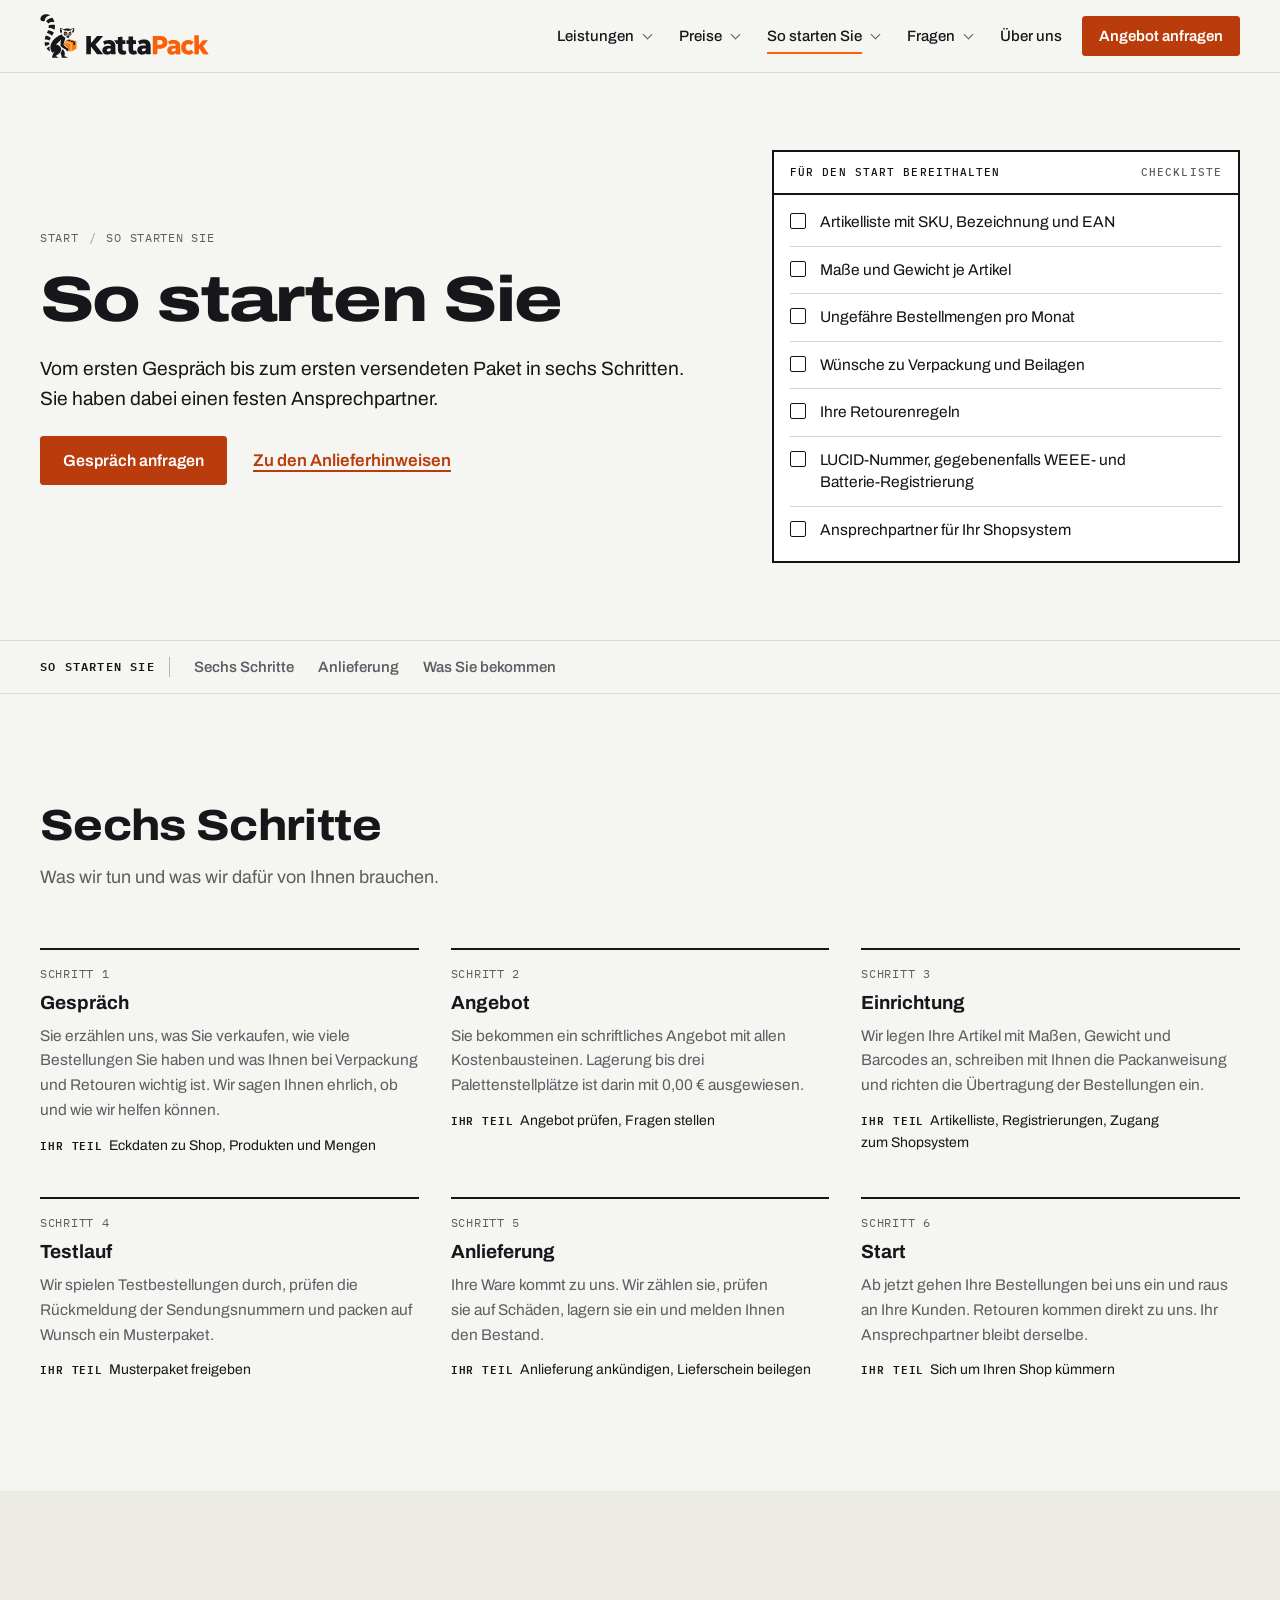
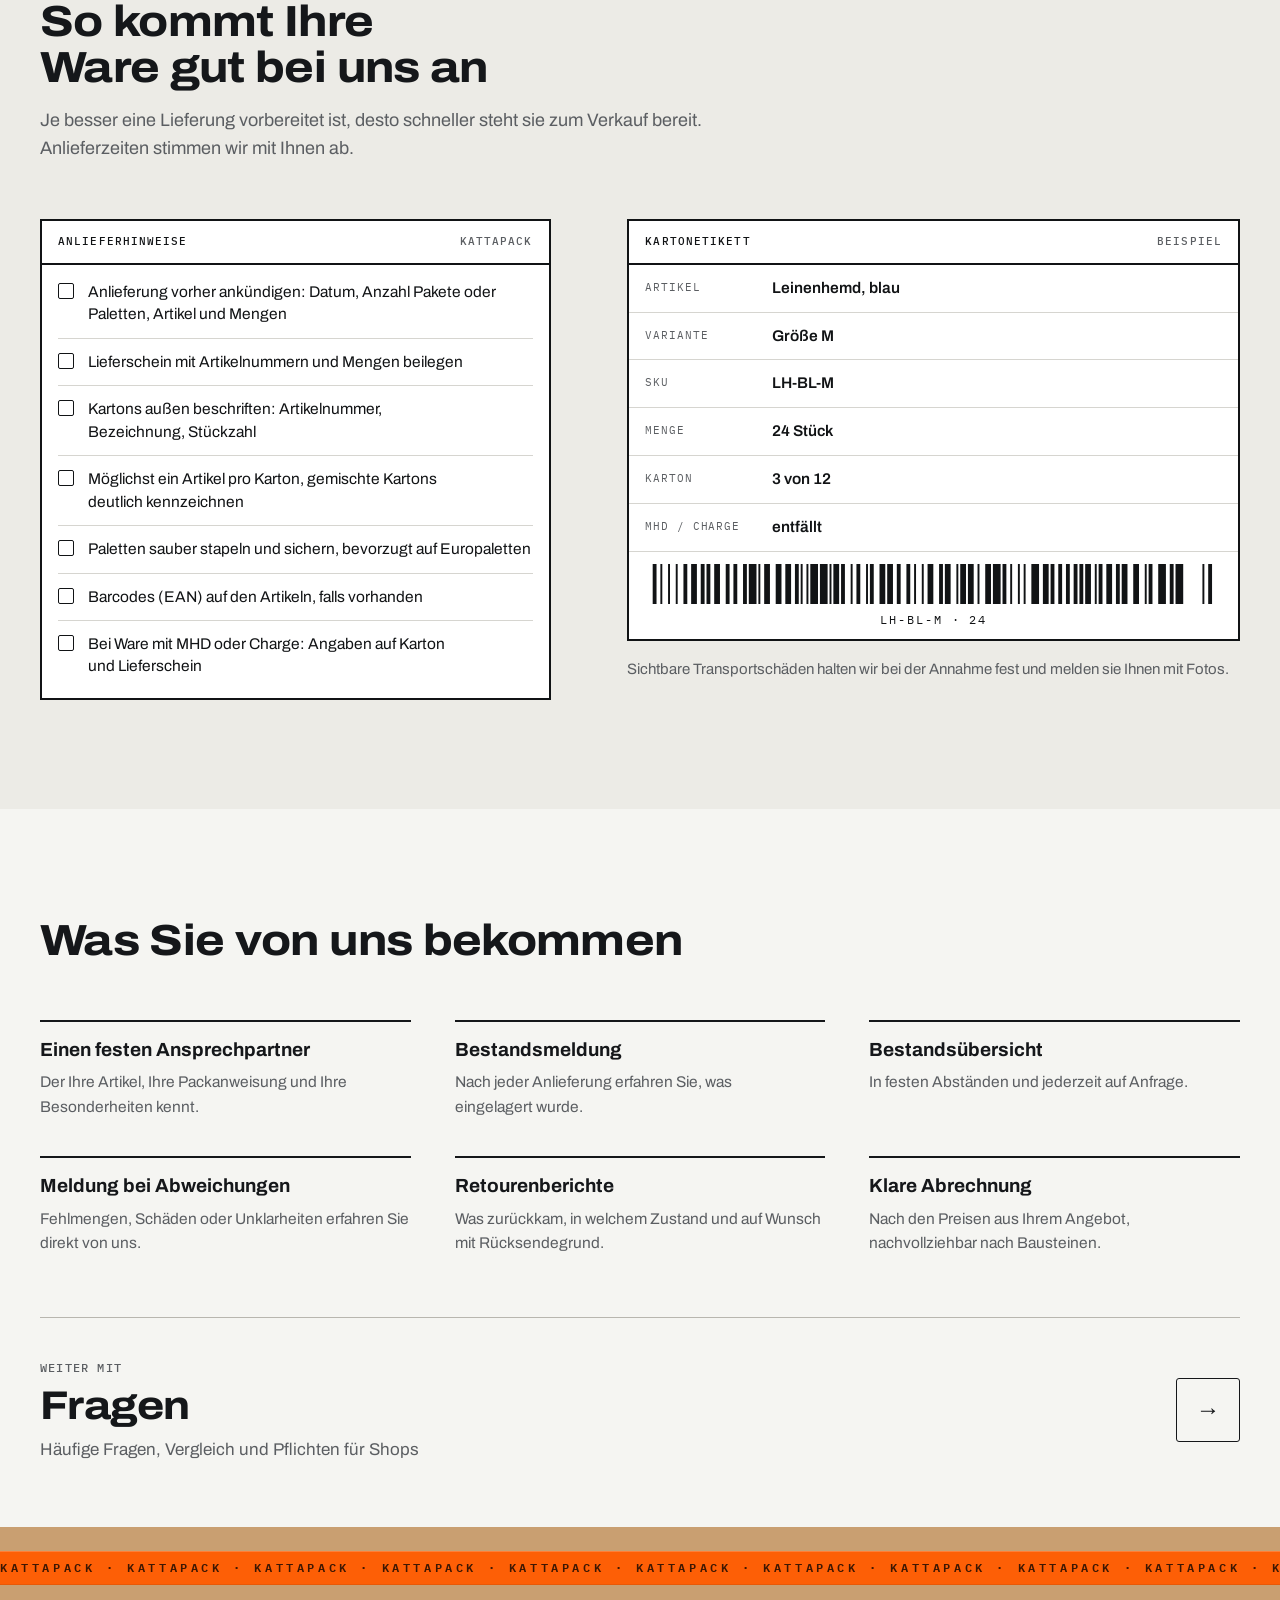
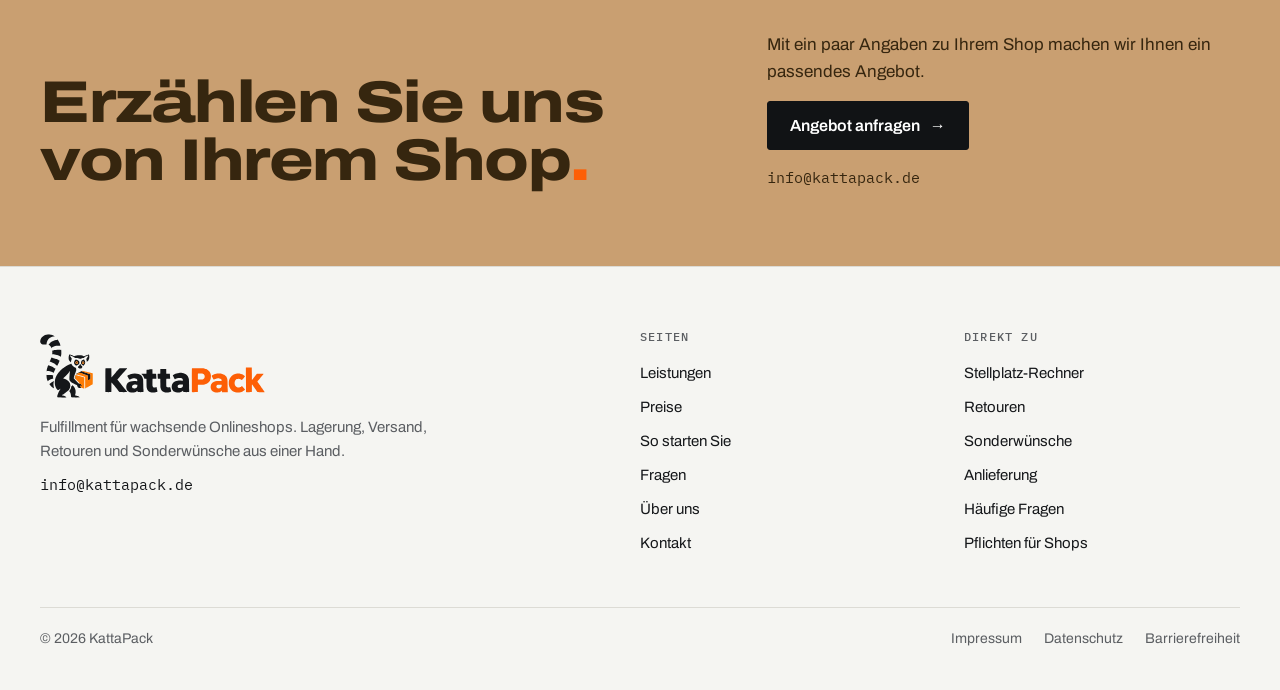
==== commit 58794767: "Barrierefreiheit, Datenschutz und Server-Schutz - Kontraste: Akzentfarbe minimal dunkler (#BA3B0B), " ====
--- a/ablauf.html
+++ b/ablauf.html
@@ -16,7 +16,7 @@
 <link rel="icon" href="favicon.svg" type="image/svg+xml">
 <link rel="apple-touch-icon" href="apple-touch-icon.png">
 <link rel="stylesheet" href="fonts/fonts.css">
-<link rel="stylesheet" href="site.css">
+<link rel="stylesheet" href="site.css?v=bc565ff49b">
 </head>
 <body>
 <div class="site page-ablauf has-pagebar"><svg class="sprite" aria-hidden="true" focusable="false"><symbol id="kp-mark" viewBox="301.7 91.7 550.0 661.0"><path fill="currentColor" fill-rule="evenodd" d="M490.5,750.3C490.1,750.2 489.5,750.0 489.0,750.0C488.2,750.0 485.4,748.4 483.9,747.0C482.5,745.7 481.5,743.7 480.8,740.9C480.0,737.2 480.4,734.3 482.6,726.4C487.3,710.1 495.1,691.4 502.7,678.5C503.9,676.5 505.5,673.9 506.2,672.7C507.3,670.7 509.1,668.0 513.8,661.2C516.3,657.5 515.9,657.4 510.8,660.1C505.3,663.0 491.5,670.7 489.4,672.0C487.9,672.9 487.6,673.0 486.9,672.6C485.6,671.9 476.0,662.2 475.3,660.8C474.9,660.1 473.9,658.4 473.0,657.1C468.1,649.9 463.4,640.3 460.9,632.5C459.9,629.2 457.4,618.9 456.8,616.0C455.2,606.2 454.5,589.4 455.5,580.3C456.6,569.3 459.3,557.6 463.4,545.3C465.1,540.2 469.0,530.6 471.2,526.2C480.2,508.3 493.8,489.0 507.0,475.5C509.5,472.9 512.4,469.9 513.5,468.7C518.9,462.9 534.2,449.8 544.2,442.4C547.7,439.8 550.9,437.4 551.3,437.1C553.8,435.2 566.0,427.3 571.3,424.1C580.3,418.7 585.4,416.0 594.1,412.0C607.0,406.0 626.5,398.8 627.5,399.7C627.7,399.9 628.9,401.8 630.0,404.0C634.0,412.0 636.8,415.7 643.0,421.8C650.6,429.2 660.8,435.8 670.5,439.5C672.2,440.2 673.9,441.0 674.2,441.4C675.1,442.4 676.8,447.9 677.5,452.1C678.0,454.8 678.0,456.7 677.9,461.6C677.7,468.2 677.1,471.7 675.2,476.5C673.3,481.2 667.1,498.6 661.0,516.2C659.5,520.6 657.4,527.0 656.8,529.3C653.7,541.3 652.3,547.9 652.3,550.5C652.3,551.7 652.6,552.1 660.9,560.5C665.7,565.3 674.5,574.3 680.7,580.7C700.4,601.1 703.0,603.7 703.8,603.8C704.2,603.9 706.1,604.2 707.9,604.5C709.8,604.8 712.3,605.4 713.4,605.7C714.6,606.0 715.5,606.3 715.6,606.3C715.6,606.3 715.5,605.9 715.2,605.3C714.9,604.8 714.7,604.3 714.8,604.3C714.8,604.3 715.7,604.6 716.7,605.0C721.5,606.6 723.0,607.4 726.5,610.2C731.1,613.8 733.7,616.5 735.7,619.5C737.0,621.6 737.2,622.0 737.3,624.1C737.4,626.2 737.3,626.7 736.6,627.7C735.6,629.2 733.9,630.0 731.7,630.0C729.2,630.0 727.1,629.4 723.4,627.6C719.9,625.8 720.0,625.7 721.0,630.3C721.5,632.9 722.0,634.0 724.5,638.4C726.1,641.2 727.6,643.7 727.9,644.0C728.1,644.3 728.3,645.1 728.3,645.8C728.3,646.9 728.2,647.1 727.7,646.9C727.3,646.8 726.8,647.0 726.5,647.4C725.7,648.3 721.1,649.9 718.1,650.4C715.9,650.7 714.8,650.7 711.5,650.2C703.2,649.1 698.3,646.7 694.4,641.8C691.3,638.0 689.5,633.7 687.8,626.6C687.5,625.4 687.0,624.0 686.7,623.7C686.4,623.3 681.6,620.7 676.0,617.8C667.0,613.2 659.9,609.4 651.5,604.7C650.0,603.9 647.0,602.2 644.7,601.0C637.6,597.2 629.8,592.3 623.1,587.3C615.8,581.9 610.5,575.5 608.3,569.6C607.0,566.0 606.6,560.3 606.8,546.7C607.0,535.8 607.2,531.6 608.2,519.8C608.5,516.4 608.9,510.7 609.2,507.2C609.4,503.7 609.9,498.7 610.2,496.2C610.4,493.6 610.8,489.8 611.0,487.8C611.2,485.7 611.5,483.0 611.7,481.8C612.2,478.2 612.2,474.9 611.8,474.8C611.6,474.7 610.8,475.5 610.1,476.6C608.9,478.5 603.6,486.1 601.2,489.3C598.7,492.7 590.8,502.5 587.8,505.8C575.3,520.1 562.3,532.6 545.9,546.3C543.2,548.5 541.0,550.5 541.0,550.6C541.0,551.2 542.0,551.6 545.0,552.2C549.9,553.1 555.3,554.5 561.3,556.5C577.0,561.8 594.4,573.8 602.5,584.7C607.3,591.2 608.2,592.7 610.0,596.5C613.3,603.4 614.8,608.5 616.3,618.6C617.2,624.8 616.5,633.7 614.3,641.9C612.7,647.9 609.3,656.7 607.5,659.3C607.1,660.0 606.1,661.6 605.4,662.8C604.7,664.1 603.3,666.3 602.3,667.6C601.3,669.0 600.3,670.4 600.0,670.8C598.5,673.0 593.6,678.3 588.7,682.8C580.8,690.1 571.1,697.4 555.8,707.7C553.3,709.5 550.2,711.6 549.0,712.4C547.8,713.2 545.9,714.4 544.8,715.1C543.7,715.7 541.1,717.5 538.9,719.1C536.8,720.6 533.7,722.8 532.0,724.0C530.0,725.4 529.0,726.3 529.1,726.6C529.1,727.0 530.4,727.4 534.4,728.2C547.1,730.8 554.9,733.1 561.5,736.4C568.8,739.9 572.4,742.8 574.5,746.8C576.7,750.9 581.4,750.5 532.9,750.5C509.9,750.5 490.8,750.4 490.5,750.3ZM633.6,750.3C629.9,749.9 627.3,748.1 625.6,744.9C624.3,742.2 623.7,739.2 623.7,735.0C623.7,730.2 623.0,725.6 621.0,715.2C620.9,714.4 620.4,712.6 620.0,711.2C617.1,700.6 613.1,692.4 607.7,686.0C605.9,683.9 605.0,682.6 605.0,682.3C605.0,682.1 606.2,680.5 607.8,678.6C613.8,671.2 619.3,661.9 621.6,655.2C623.2,650.5 624.8,643.9 625.3,639.8C625.8,635.8 626.1,635.3 628.5,633.1C629.6,632.0 632.2,629.4 634.2,627.2C639.1,621.8 639.6,621.3 640.0,621.3C641.1,621.3 647.4,628.4 653.1,636.1C659.9,645.2 665.6,656.0 668.4,665.5C671.6,676.0 672.4,688.8 670.7,701.6C669.6,709.7 668.5,714.5 666.0,723.1C665.2,725.8 665.1,726.5 665.4,726.9C665.6,727.1 667.8,727.6 670.2,728.0C678.0,729.3 686.1,731.2 690.8,732.9C692.1,733.3 693.6,733.8 694.2,734.0C696.6,734.8 704.1,738.8 706.6,740.6C709.9,743.1 711.4,744.8 712.8,747.6C713.6,749.3 713.7,749.7 713.4,750.1C713.0,750.6 708.9,750.6 674.4,750.6C653.2,750.5 634.8,750.4 633.6,750.3ZM441.7,650.2C434.9,646.8 428.2,642.7 424.0,639.4C418.6,635.0 410.7,626.9 407.3,622.3C406.7,621.4 405.2,619.5 404.1,618.0C401.2,614.3 398.0,609.3 398.2,609.0C398.3,608.8 398.9,608.4 399.5,608.2C400.1,607.9 401.7,606.8 403.1,605.8C415.5,596.0 414.5,596.7 420.4,592.8C424.5,590.1 429.5,587.3 438.0,582.9C440.3,581.7 440.9,581.3 441.1,580.5C441.7,578.5 442.3,577.3 443.2,576.8C444.0,576.3 444.1,576.3 444.7,576.8C445.8,577.9 445.8,579.2 444.5,585.0C443.9,588.0 443.3,591.6 443.2,593.0C443.0,594.4 442.7,596.6 442.5,598.0C441.7,602.5 441.2,608.7 441.5,612.2C441.6,614.0 441.8,617.6 442.0,620.2C442.3,626.1 443.3,633.6 444.5,639.2C445.4,643.1 447.0,649.8 447.4,650.9C447.7,652.1 447.6,652.7 446.9,652.7C446.7,652.7 444.3,651.6 441.7,650.2ZM382.1,579.4C381.3,577.6 378.3,570.2 376.0,564.5C375.1,562.3 374.3,560.1 374.2,559.5C374.0,558.9 373.7,557.8 373.5,557.0C372.9,554.9 371.7,548.8 371.0,544.5C370.2,539.1 369.6,532.0 369.4,524.3L369.2,516.1L370.2,515.0L371.3,513.8L373.2,514.6C375.0,515.4 375.0,515.4 381.0,515.0C388.6,514.4 405.3,514.7 410.5,515.5C412.5,515.8 415.8,516.3 417.8,516.5C419.8,516.8 424.1,517.7 427.3,518.4C431.9,519.4 433.4,519.6 435.1,519.4C437.8,519.2 438.1,519.5 437.9,522.2C436.8,535.4 436.9,537.8 438.3,548.1C439.2,554.0 439.2,555.1 438.3,555.9C437.6,556.5 437.6,556.5 436.3,555.7C435.2,555.1 434.6,555.0 433.4,555.2C431.3,555.4 424.6,556.9 422.3,557.6C410.2,561.0 394.6,568.5 387.6,574.3C383.8,577.4 383.3,578.1 383.4,579.5C383.6,581.3 382.9,581.3 382.1,579.4ZM798.0,571.4C797.6,571.0 797.5,566.6 797.3,547.2C797.2,534.2 797.1,523.5 797.1,523.5C795.0,522.6 794.0,522.2 791.7,521.3C790.1,520.7 787.4,519.8 785.7,519.1C783.9,518.5 781.7,517.7 780.7,517.3C779.7,517.0 777.3,516.1 775.5,515.3C773.7,514.6 771.4,513.7 770.5,513.3C769.6,513.0 767.9,512.3 766.7,511.8C765.5,511.3 761.8,509.9 758.5,508.7C755.2,507.4 751.3,505.9 749.8,505.3C748.4,504.8 745.5,503.7 743.5,503.0C741.6,502.3 738.0,500.9 735.5,499.8C733.1,498.8 730.3,497.7 729.3,497.4C728.3,497.0 726.2,496.2 724.7,495.7C723.1,495.1 720.5,494.2 719.0,493.6L716.1,492.6L711.8,494.5C707.3,496.5 706.0,497.0 698.2,500.2C695.6,501.2 692.9,502.3 692.2,502.6C690.3,503.5 689.1,504.0 687.0,504.7C684.6,505.4 678.3,507.9 677.9,508.3C677.4,508.6 676.0,508.2 676.0,507.7C676.0,507.5 675.8,507.4 675.6,507.4C675.4,507.5 675.2,507.3 675.1,507.0C675.0,506.7 675.5,506.2 676.3,505.7C677.1,505.2 678.3,504.4 679.1,503.8C684.4,500.0 700.1,490.8 708.7,486.6C729.5,476.4 730.4,475.9 731.4,476.1C731.9,476.2 732.3,476.2 732.3,476.0C732.3,475.9 732.7,475.6 733.1,475.4C733.7,475.2 734.2,475.3 735.3,475.7C736.9,476.4 737.9,476.8 743.8,478.9C745.9,479.6 748.5,480.6 749.7,481.1C753.2,482.5 755.5,483.3 761.0,485.2C763.8,486.2 767.0,487.3 768.0,487.7C769.0,488.1 770.4,488.6 771.2,488.8C771.9,489.1 774.2,489.9 776.3,490.7C780.4,492.2 784.4,493.5 788.2,494.8C789.4,495.2 792.2,496.3 794.3,497.1C796.4,497.9 801.2,499.6 804.8,500.8C808.5,502.1 812.2,503.4 813.0,503.7C813.8,504.1 815.0,504.5 815.6,504.7C818.3,505.3 825.5,508.3 826.1,509.0C826.7,509.7 826.7,511.1 826.6,534.3C826.5,555.5 826.4,559.0 826.0,559.6C825.7,560.1 821.1,562.5 813.5,566.2C803.2,571.2 801.4,572.0 800.0,572.0C798.9,572.0 798.3,571.8 798.0,571.4ZM668.0,556.3C667.7,556.1 666.9,555.2 666.3,554.3C665.7,553.3 664.5,551.6 663.6,550.5C662.5,549.2 662.0,548.3 662.1,547.9C662.2,547.5 662.4,546.5 662.6,545.7C662.8,544.8 663.4,542.1 664.0,539.7C666.7,527.8 667.2,526.0 667.8,524.4C668.1,523.8 668.2,523.1 668.1,522.8C668.0,522.4 668.2,522.3 669.1,522.3L670.2,522.3L670.4,532.6C670.8,550.3 670.8,556.7 670.2,556.7C669.9,556.7 669.6,556.5 669.5,556.3C669.3,556.1 669.1,556.1 668.9,556.3C668.6,556.5 668.3,556.5 668.0,556.3ZM441.7,493.6C441.5,493.4 441.3,492.8 441.3,492.3C441.3,490.7 441.0,490.4 438.2,488.9C434.0,486.6 419.8,481.0 415.5,480.0C415.0,479.9 413.1,479.4 411.3,478.9C401.2,476.3 390.3,474.9 380.3,474.8C375.0,474.8 374.7,474.9 373.8,475.6C372.1,476.9 371.4,477.2 370.8,476.7C370.5,476.4 370.4,475.9 370.5,475.5C370.6,475.1 370.8,473.0 371.0,470.7C371.7,462.3 373.4,452.6 375.2,446.7C375.6,445.3 376.2,443.2 376.5,442.0C377.0,440.0 379.6,432.0 380.8,428.8C381.9,425.7 386.7,414.8 387.2,414.3C388.2,413.2 389.0,413.2 389.9,414.1C390.9,415.0 392.7,415.7 402.8,419.0C420.8,424.9 439.2,434.4 456.6,446.9C458.9,448.5 459.1,448.6 460.6,448.4C463.3,448.1 463.3,448.6 461.0,453.2C455.2,464.9 447.3,483.1 445.2,489.7C444.0,493.3 442.8,494.7 441.7,493.6ZM713.5,448.8C710.8,448.4 709.7,448.1 707.0,446.8C701.0,443.8 694.7,436.3 694.7,432.3C694.7,431.1 694.9,430.7 696.4,429.1C698.0,427.4 704.0,422.7 706.9,420.7C708.7,419.5 710.2,417.3 713.5,410.5C716.9,403.4 717.0,403.3 720.3,403.3C722.1,403.3 722.5,403.4 723.6,404.5C724.9,405.7 725.5,406.7 728.8,413.7C730.9,418.1 730.9,418.2 734.9,422.2C737.1,424.4 739.5,427.0 740.2,428.1C741.4,429.9 741.4,430.1 741.3,432.3C741.0,436.5 738.0,441.1 733.3,444.6C730.2,447.0 727.3,448.2 723.3,448.8C719.6,449.4 718.0,449.4 713.5,448.8ZM477.7,418.8C477.0,418.5 476.3,418.1 476.0,418.0C475.4,417.7 474.8,416.5 474.5,415.3C474.4,414.5 471.1,411.7 463.1,405.7C457.6,401.5 456.0,400.4 450.4,397.0C438.6,389.9 427.5,384.7 416.1,380.8C411.9,379.3 409.3,378.8 405.3,378.5C404.5,378.5 403.7,378.4 403.4,378.4C402.6,378.3 402.7,377.0 403.5,375.1C405.3,371.2 408.3,364.0 408.3,363.7C408.3,363.6 409.4,361.0 410.6,358.0C411.9,355.0 414.3,348.9 416.0,344.4C419.0,336.4 419.6,334.9 420.5,334.5C420.8,334.4 422.3,335.0 424.0,335.8C425.6,336.7 427.3,337.3 427.7,337.3C428.1,337.3 429.0,337.5 429.6,337.6C430.3,337.8 432.0,338.2 433.5,338.5C444.4,340.7 457.9,344.7 467.6,348.5C470.2,349.5 472.4,350.3 472.5,350.3C472.6,350.3 475.6,351.7 479.2,353.3C485.4,356.1 495.3,361.3 499.7,363.9C501.7,365.1 502.7,365.2 504.0,364.5C504.8,364.0 505.7,364.3 505.7,365.1C505.7,365.8 499.0,383.0 496.7,388.3C494.1,394.4 489.6,403.1 486.5,408.2C484.7,411.1 482.5,414.7 481.6,416.2C480.3,418.4 479.4,419.5 478.9,419.3C478.9,419.3 478.3,419.1 477.7,418.8ZM674.4,418.2C668.0,413.5 662.6,408.2 660.2,404.1C658.3,400.8 655.9,394.2 655.3,390.4C654.3,383.8 656.6,374.3 660.7,367.7C664.6,361.5 671.8,354.0 673.8,354.0C675.4,354.0 684.9,357.4 689.5,359.7C697.2,363.3 700.8,366.0 704.5,370.5C707.2,373.8 709.1,377.6 710.0,381.5C710.6,384.1 710.7,385.2 710.6,389.2C710.4,394.0 709.9,395.9 708.0,399.6C707.0,401.5 704.1,404.6 701.2,406.8C698.3,408.9 677.8,419.3 676.5,419.3C676.1,419.3 675.2,418.8 674.4,418.2ZM747.8,416.7C738.6,410.3 732.0,404.7 730.3,402.0C728.0,398.1 726.8,392.5 727.1,386.4C727.3,381.9 727.9,379.6 729.7,375.7C733.6,367.3 741.2,361.2 754.3,355.8C755.8,355.2 757.2,354.7 757.5,354.7C758.3,354.7 759.5,356.0 761.8,359.4C766.3,366.0 769.3,373.2 770.3,379.3C770.8,382.4 770.8,388.9 770.3,391.5C769.3,396.9 766.8,402.9 763.4,407.9C760.8,411.9 753.2,419.0 751.7,419.0C751.4,419.0 749.6,418.0 747.8,416.7ZM684.9,398.9C690.4,397.7 695.1,391.7 694.5,386.5C694.1,383.0 690.9,378.4 687.7,376.8C684.2,375.1 681.4,374.9 678.4,376.3C674.6,378.1 671.9,381.1 670.8,385.0C670.4,386.5 670.3,387.2 670.6,388.8C671.3,392.3 673.9,395.9 677.3,397.9C677.8,398.1 681.8,399.3 682.5,399.3C682.7,399.3 683.8,399.1 684.9,398.9ZM750.7,399.0C751.2,398.9 751.9,398.6 752.4,398.5C752.9,398.4 754.4,397.3 755.8,395.9C758.7,392.9 759.8,390.5 759.8,387.0C759.8,385.2 759.6,384.5 758.7,382.7C757.4,380.4 755.2,378.0 753.6,377.1C751.4,376.0 749.4,375.6 748.1,376.0C744.1,377.3 741.2,379.9 739.2,384.1C737.0,388.4 737.6,391.2 741.2,395.3C744.1,398.5 748.1,400.1 750.7,399.0ZM745.9,395.0C743.1,394.1 741.7,391.8 741.7,387.7C741.7,384.4 742.1,383.0 743.5,381.7C744.7,380.5 746.3,380.0 748.8,380.0C752.2,380.0 754.3,381.3 755.5,384.1C756.1,385.5 756.2,388.9 755.6,390.8C754.7,394.1 749.9,396.2 745.9,395.0ZM678.3,394.3C677.2,393.7 676.6,393.1 675.9,391.7C675.0,390.0 675.0,389.6 675.1,386.8C675.2,384.1 675.3,383.6 676.1,382.4C677.4,380.4 679.1,379.7 682.4,379.7C684.5,379.7 685.2,379.8 686.7,380.6C689.3,381.9 689.7,382.7 689.9,386.6C690.1,390.7 689.5,392.4 687.3,393.9C686.1,394.7 685.5,394.8 682.9,394.9C680.2,395.0 679.6,395.0 678.3,394.3ZM621.5,382.1C616.1,379.1 609.6,373.2 606.6,368.6C604.9,366.1 602.3,360.4 601.1,356.8C599.2,351.1 598.8,348.1 598.9,338.3C598.9,333.0 599.0,328.6 599.3,327.3C599.5,326.1 599.9,323.8 600.2,322.2C601.1,316.5 604.9,303.8 606.0,302.6C606.5,302.1 607.0,302.0 608.2,302.2C613.0,302.8 625.9,306.5 631.5,308.9C636.9,311.2 645.6,315.4 649.8,317.6C652.4,319.0 654.9,320.3 655.3,320.6C656.6,321.2 657.0,321.1 660.0,319.7C661.6,319.0 663.5,318.2 664.3,317.9C665.2,317.6 667.7,316.7 670.1,315.9C676.6,313.6 683.4,311.9 693.0,310.4C698.3,309.6 717.2,309.6 722.0,310.4C723.7,310.7 726.4,311.1 727.8,311.4C736.5,312.6 744.9,315.3 755.2,319.9L759.3,321.7L765.4,318.5C777.7,312.2 789.7,307.5 800.8,304.7C809.8,302.5 809.6,302.5 810.6,305.9C812.6,312.5 813.1,317.4 813.1,328.0C813.1,336.0 813.0,337.7 812.4,341.3C811.1,348.6 808.1,356.5 804.5,362.0C801.2,367.2 793.3,375.1 788.6,378.1C786.8,379.2 786.7,378.8 786.7,373.7C786.7,366.5 785.7,360.9 783.4,353.8C782.6,351.6 782.0,349.5 782.0,349.1C782.0,348.8 782.6,347.6 783.4,346.6C784.2,345.6 785.7,343.6 786.9,342.1C790.5,337.4 794.3,331.0 798.4,322.8C802.5,314.7 802.7,313.8 801.1,313.9C796.5,314.2 770.1,325.9 766.7,329.1C766.1,329.7 763.7,332.4 761.5,335.2L757.4,340.1L749.9,340.0C743.9,340.0 741.8,340.1 739.4,340.5C734.6,341.4 728.7,343.6 723.0,346.5C721.0,347.5 719.0,348.3 718.5,348.3C718.1,348.3 716.8,347.9 715.7,347.3C711.6,345.3 702.0,341.8 696.8,340.5C692.0,339.3 682.8,339.1 673.0,339.9L670.5,340.1L668.3,338.6C665.3,336.7 661.1,334.3 654.8,330.9C651.9,329.4 647.9,327.1 645.8,326.0C634.6,319.7 613.9,311.5 613.0,313.0C612.7,313.4 615.7,320.4 619.1,327.2C621.3,331.7 626.8,340.6 630.1,345.1C631.1,346.6 632.0,348.0 632.0,348.2C632.0,348.4 631.1,350.4 630.0,352.7C625.8,361.6 624.4,367.3 624.1,376.6C624.0,380.2 623.8,382.4 623.5,382.6C623.3,382.9 622.6,382.6 621.5,382.1ZM515.4,327.9C514.9,327.4 514.9,325.7 515.3,324.5C515.6,323.9 515.6,323.4 515.3,323.0C514.9,322.2 505.1,317.3 499.8,315.2C489.9,311.3 484.8,309.6 479.2,308.0C477.9,307.6 476.4,307.2 475.8,307.0C471.3,305.6 460.8,303.5 453.5,302.5C441.5,300.9 434.1,300.5 431.8,301.5C430.2,302.2 429.2,302.1 428.5,301.3C427.9,300.7 427.9,300.5 428.4,296.6C428.7,294.3 429.2,289.6 429.4,286.0C429.7,280.3 429.7,278.7 429.2,273.2C428.3,263.8 428.3,263.7 429.6,262.8C430.3,262.3 431.3,262.0 432.1,262.0C432.8,262.0 435.8,261.3 438.8,260.5C441.7,259.7 445.2,258.8 446.5,258.6C447.8,258.3 450.2,257.7 451.8,257.4C459.2,255.7 472.5,254.2 483.0,253.7C490.8,253.4 502.0,253.7 510.7,254.5L516.5,255.1L518.2,254.2C520.2,253.2 520.8,253.1 521.3,253.8C521.6,254.1 522.0,257.4 522.4,261.9C523.4,272.2 523.4,294.0 522.6,301.3C521.5,310.1 521.4,310.9 519.3,319.7C517.8,325.8 517.4,326.9 516.4,327.7C515.9,328.2 515.7,328.2 515.4,327.9ZM422.4,238.2C417.9,226.9 414.0,220.1 408.3,214.2C403.6,209.3 396.3,204.1 392.0,202.6C385.8,200.4 385.3,200.2 385.3,199.5C385.3,198.8 386.4,198.9 389.2,199.9C390.6,200.3 392.0,200.6 392.3,200.5C392.7,200.4 393.9,199.0 395.0,197.4C402.6,186.9 412.0,177.5 421.2,171.3C428.0,166.6 434.2,163.3 443.8,159.2C450.7,156.2 461.5,153.0 469.0,151.7C478.1,150.1 478.4,150.0 480.6,148.7C481.7,147.9 482.9,147.3 483.3,147.3C484.0,147.3 486.1,150.2 492.5,159.7C495.8,164.5 502.7,177.4 504.6,182.0C507.7,189.6 509.0,193.2 510.1,196.7C511.8,202.3 512.9,206.5 513.4,209.1C513.8,211.4 513.8,211.4 513.0,212.0C512.0,212.9 510.8,212.8 509.2,211.8L507.9,210.8L496.7,210.8C485.6,210.9 480.6,211.2 474.8,212.2C473.4,212.5 471.0,212.9 469.5,213.1C458.7,215.0 444.4,220.0 434.4,225.5C430.7,227.5 425.4,230.9 424.7,231.8C424.5,232.1 424.2,233.4 424.2,234.9C424.1,237.4 423.7,239.0 423.0,239.0C422.8,239.0 422.5,238.7 422.4,238.2ZM342.2,200.1C334.9,199.6 324.0,196.5 317.0,193.0C313.2,191.1 307.9,184.5 305.7,179.0C301.5,168.5 304.0,152.9 312.3,137.7C319.9,123.6 333.8,110.4 349.0,102.9C358.0,98.4 366.0,95.9 376.3,94.4C382.3,93.5 400.2,93.7 406.4,94.6C416.4,96.1 427.6,99.6 435.3,103.5C443.3,107.6 445.6,108.9 448.7,111.2C452.7,114.2 453.2,114.7 452.7,115.6C451.9,117.1 449.9,117.4 448.1,116.3C447.0,115.6 446.8,115.6 443.7,115.9C438.7,116.5 436.2,117.0 429.4,119.0C418.4,122.1 405.5,128.4 398.7,133.9C394.8,137.1 389.0,143.1 386.3,146.6C380.0,155.1 376.1,163.1 372.8,174.5C371.6,178.8 370.2,187.7 369.8,193.6C369.7,195.8 369.4,197.9 369.2,198.2C368.8,198.8 365.5,199.4 359.7,200.0C356.7,200.3 346.1,200.4 342.2,200.1Z"/><path fill="#FD7C05" fill-rule="evenodd" d="M759.0,656.8C758.5,656.6 757.0,656.2 755.6,656.0C754.3,655.7 752.7,655.3 752.2,655.0C751.1,654.4 746.4,652.8 739.7,650.8C737.4,650.2 734.8,649.3 734.0,649.0C733.2,648.7 731.3,648.0 729.9,647.6C728.1,647.0 727.2,646.5 726.9,646.1C726.7,645.7 725.1,642.9 723.4,640.0C720.6,635.2 720.2,634.3 719.6,631.6C719.3,629.9 719.0,627.6 719.0,626.5C719.0,623.6 719.3,623.5 724.2,626.0C726.4,627.0 729.0,628.1 730.0,628.3C731.7,628.7 732.1,628.7 733.2,628.1C735.0,627.3 736.1,625.5 735.9,624.0C735.6,622.5 733.2,618.9 730.8,616.5C727.7,613.3 721.8,608.7 719.7,608.0C717.3,607.1 715.3,606.0 715.3,605.7C715.3,605.5 714.6,604.5 713.8,603.5C712.9,602.5 711.5,600.9 710.7,600.0C709.9,599.0 707.5,596.3 705.3,594.0C703.2,591.7 699.2,587.4 696.6,584.3C693.9,581.3 689.0,576.1 685.8,572.7C682.6,569.3 678.8,565.1 677.3,563.5C675.8,561.9 674.1,560.2 673.5,559.9C672.9,559.6 672.1,558.8 671.7,558.2C671.3,557.5 670.6,556.8 670.2,556.7L669.3,556.3L669.3,551.8C669.2,532.8 669.0,523.9 668.5,523.4C667.8,522.8 667.9,522.2 668.7,519.9C669.0,518.9 669.3,517.8 669.3,517.5C669.3,517.2 669.6,516.7 670.0,516.3C670.6,515.7 670.9,515.7 672.3,515.9C673.1,516.0 674.7,516.4 675.7,516.7C676.7,517.1 678.9,517.7 680.5,518.2C682.1,518.6 684.6,519.3 686.0,519.7C687.4,520.1 690.0,520.7 691.8,521.2C693.7,521.7 695.5,522.2 696.0,522.3C697.0,522.7 701.4,524.0 705.5,525.1C707.1,525.6 709.4,526.3 710.5,526.7C711.6,527.1 713.6,527.6 715.0,527.9C716.4,528.2 718.2,528.6 719.0,528.9C719.8,529.2 722.5,530.0 725.0,530.7C727.5,531.4 730.8,532.4 732.3,532.9C733.9,533.3 735.5,533.9 736.0,534.0C736.5,534.1 738.3,534.7 740.2,535.2C742.0,535.6 744.9,536.5 746.6,537.0C748.3,537.6 750.0,538.0 750.4,538.0C750.7,538.0 751.4,538.2 751.9,538.4C752.4,538.7 754.0,539.2 755.5,539.5C758.9,540.2 760.8,540.9 761.3,541.5C761.9,542.2 761.9,656.2 761.3,656.9C760.8,657.5 760.1,657.4 759.0,656.8ZM770.6,655.4C770.4,655.3 770.3,628.9 770.3,596.7C770.3,564.5 770.2,537.7 770.0,537.2C769.9,536.6 769.4,536.0 768.8,535.6C767.8,535.0 761.8,533.1 758.2,532.2C756.3,531.7 751.4,530.3 748.5,529.3C747.4,528.9 745.5,528.4 744.3,528.2C743.1,528.0 740.5,527.2 738.5,526.6C736.5,526.0 733.4,525.0 731.7,524.5C724.0,522.3 721.4,521.5 719.7,520.9C718.8,520.5 717.1,520.0 716.1,519.8C713.6,519.2 707.4,517.5 706.3,517.1C705.9,516.9 704.9,516.6 704.2,516.4C703.4,516.2 701.6,515.7 700.0,515.2C698.4,514.8 696.3,514.2 695.2,514.0C694.1,513.8 692.7,513.4 692.1,513.1C691.4,512.8 689.6,512.3 688.2,512.0C684.4,511.1 676.9,508.6 676.2,507.9C676.0,507.8 676.0,507.5 676.3,507.2C676.8,506.7 682.4,504.4 685.7,503.3C687.8,502.6 689.0,502.2 690.8,501.3C691.6,501.0 694.3,499.8 696.8,498.8C704.6,495.7 706.0,495.1 710.3,493.2C712.6,492.2 715.0,491.3 715.5,491.2C716.5,491.0 718.7,491.6 726.0,494.3C727.6,494.9 729.7,495.7 730.7,496.0C731.7,496.4 734.5,497.5 736.9,498.5C739.3,499.5 742.9,500.9 744.9,501.6C746.9,502.4 749.7,503.4 751.2,504.0C752.6,504.6 756.5,506.1 759.8,507.3C763.1,508.6 766.8,510.0 768.0,510.5C769.2,511.0 770.9,511.7 771.8,512.0C772.8,512.3 775.0,513.2 776.8,514.0C778.7,514.7 781.0,515.6 782.0,516.0C783.0,516.3 785.3,517.1 787.0,517.8C788.7,518.4 791.6,519.5 793.4,520.1C797.0,521.4 798.0,521.9 798.4,522.5C798.5,522.7 798.7,533.1 798.7,545.7C798.7,558.2 798.8,568.9 799.0,569.3C799.1,569.7 799.4,570.2 799.7,570.4C800.3,570.8 823.9,559.4 824.7,558.3C825.1,557.6 825.2,554.3 825.3,534.3C825.4,512.3 825.3,511.1 824.8,510.4C824.2,509.7 817.0,506.7 814.3,506.0C813.6,505.8 812.4,505.4 811.6,505.1C810.8,504.7 807.2,503.4 803.5,502.2C799.8,500.9 795.1,499.2 793.0,498.4C790.9,497.6 788.1,496.6 786.8,496.1C783.1,494.9 779.1,493.5 775.0,492.0C772.9,491.2 770.6,490.4 769.8,490.2C769.1,489.9 767.7,489.4 766.7,489.0C765.7,488.6 762.5,487.5 759.7,486.5C754.2,484.6 751.9,483.8 748.3,482.4C747.1,482.0 744.5,481.0 742.5,480.3C736.6,478.1 735.6,477.8 733.9,477.0C733.0,476.7 732.3,476.2 732.3,476.1C732.3,475.7 734.5,474.7 738.2,473.5C740.8,472.6 741.0,472.5 742.9,473.0C744.0,473.2 746.2,473.7 747.8,474.0C749.5,474.4 751.6,474.9 752.5,475.2C753.4,475.4 757.0,476.3 760.5,477.2C764.0,478.0 767.4,478.9 768.0,479.2C768.6,479.4 770.4,479.8 771.8,480.0C774.4,480.3 782.3,482.2 784.5,483.0C785.5,483.3 796.6,485.8 798.5,486.1C799.1,486.2 799.9,486.4 800.5,486.6C801.1,486.8 802.7,487.2 804.2,487.5C805.6,487.8 808.4,488.5 810.3,489.0C812.3,489.5 814.6,490.0 815.5,490.2C816.4,490.3 817.9,490.6 818.8,490.8C819.8,491.1 821.9,491.6 823.7,492.0C825.4,492.3 827.3,492.8 827.8,493.0C828.4,493.2 830.3,493.7 832.1,494.0C833.9,494.4 835.7,494.8 836.0,495.0C836.4,495.2 838.1,495.6 839.9,495.8C843.5,496.4 848.4,497.8 849.0,498.5C849.3,498.8 849.4,515.3 849.3,554.6C849.3,607.8 849.3,610.2 848.7,611.0C848.4,611.5 846.9,612.5 845.3,613.4C842.7,614.8 838.8,617.0 833.1,620.3C831.8,621.0 830.6,621.7 830.4,621.7C830.3,621.7 829.6,622.1 829.0,622.5C828.3,623.0 827.1,623.7 826.2,624.2C825.2,624.6 823.5,625.6 822.3,626.4C821.1,627.1 818.1,628.9 815.5,630.3C812.9,631.7 809.9,633.4 808.8,634.1C804.1,636.8 802.0,638.0 801.7,638.0C801.5,638.0 800.8,638.4 800.2,639.0C799.6,639.6 798.8,640.0 798.5,640.0C798.1,640.0 797.4,640.3 797.0,640.6C796.5,640.9 795.5,641.6 794.8,642.1C794.0,642.6 790.5,644.6 787.0,646.6C777.5,651.9 776.2,652.7 775.7,653.2C775.2,653.5 771.2,655.7 770.9,655.7C770.8,655.7 770.7,655.6 770.6,655.4ZM746.1,400.5C742.6,399.6 739.3,396.8 737.4,393.2C736.7,391.7 736.5,391.1 736.5,388.5C736.5,385.6 736.6,385.3 737.8,382.8C743.0,372.2 754.6,371.4 760.0,381.4C761.1,383.4 761.2,383.6 761.2,387.0C761.2,392.0 760.4,393.9 757.1,397.2C755.7,398.6 754.3,399.7 753.8,399.8C753.2,400.0 752.5,400.2 752.1,400.4C750.7,400.9 747.9,401.0 746.1,400.5ZM678.7,400.0C676.2,399.4 676.1,399.4 673.9,397.7C672.1,396.3 669.9,392.9 669.4,390.7C668.5,387.0 669.2,383.1 671.1,380.0C672.6,377.8 674.4,376.3 677.1,375.0C678.9,374.1 679.5,374.0 682.0,374.0C687.8,374.0 691.8,376.3 694.6,381.3C695.6,383.1 695.7,383.7 695.9,386.6C696.1,390.5 695.5,392.7 693.3,395.5C689.9,399.9 684.6,401.6 678.7,400.0ZM750.9,393.3C752.9,392.6 754.7,389.8 754.7,387.4C754.7,385.2 752.4,382.2 750.3,381.7C745.3,380.3 741.5,385.4 743.6,390.4C744.9,393.3 747.8,394.5 750.9,393.3ZM686.0,392.5C688.0,391.2 688.8,389.2 688.5,386.5C688.4,385.4 688.1,384.1 687.7,383.7C686.9,382.5 683.8,381.0 682.4,381.0C679.2,381.0 676.7,383.5 676.4,386.8C676.2,389.3 677.6,391.8 679.7,392.9C681.7,394.0 684.0,393.8 686.0,392.5Z"/></symbol><symbol id="kp-word" viewBox="165.7 772.7 858.3 139.3"><path fill="currentColor" fill-rule="evenodd" d="M309.3,909.8C308.9,909.7 307.4,909.5 306.2,909.3C295.1,907.6 286.5,901.6 282.4,892.8C279.6,886.6 279.0,877.6 281.0,870.7C282.4,865.9 285.4,860.9 288.9,857.6C296.4,850.5 311.5,846.5 326.3,847.6C329.2,847.9 333.0,848.3 334.8,848.5C338.8,849.1 339.3,848.9 339.3,846.4C339.3,842.6 337.3,838.3 334.6,836.3C332.1,834.5 326.4,833.0 322.0,833.0C319.8,833.0 313.8,833.8 311.8,834.4C307.3,835.7 303.9,837.0 299.9,839.0C298.5,839.8 297.0,840.3 296.6,840.3C295.8,840.2 294.2,837.3 288.3,826.0C285.5,820.6 285.3,820.1 285.7,819.4C286.6,817.8 294.9,813.5 301.7,811.2C315.0,806.5 333.7,806.1 345.5,810.3C359.3,815.2 366.3,822.9 369.5,836.6C370.5,841.0 370.7,845.1 371.0,866.0C371.2,883.4 371.3,887.7 371.8,890.2C372.5,893.9 372.6,906.6 371.9,907.3C371.4,907.8 341.3,907.8 340.7,907.3C340.5,907.0 340.3,905.7 340.3,903.6C340.3,899.7 340.0,899.3 338.1,901.1C334.2,904.8 328.0,907.7 321.2,909.2C319.1,909.6 310.8,910.1 309.3,909.8ZM553.5,909.8C547.2,909.0 543.3,907.8 538.9,905.6C535.6,904.0 533.1,902.1 530.6,899.4C521.1,889.1 520.9,870.0 530.2,858.3C534.8,852.3 544.5,847.6 555.1,846.0C563.6,844.7 567.9,844.7 579.4,846.1C583.3,846.5 583.7,846.3 583.7,844.1C583.7,837.5 579.8,833.1 572.5,831.5C569.3,830.8 561.2,830.9 557.5,831.8C552.4,833.0 545.5,835.9 542.0,838.2C541.3,838.7 540.6,838.9 540.3,838.8C539.7,838.6 529.3,818.0 529.3,817.1C529.3,816.1 532.1,814.3 538.2,811.3C545.9,807.6 552.9,805.6 563.0,804.5C568.6,803.9 573.8,804.0 580.5,804.8C589.5,806.0 598.5,809.9 604.1,815.0C609.5,820.0 612.9,825.8 614.8,833.9C616.4,840.3 616.6,844.3 616.7,867.2C616.7,878.7 616.8,889.1 617.0,890.3C617.5,893.6 617.4,906.8 616.9,907.3C616.4,907.8 586.3,907.8 585.7,907.3C585.5,907.0 585.3,905.7 585.3,903.8C585.3,901.4 585.2,900.6 584.9,900.5C584.6,900.4 582.7,901.4 580.7,902.8C575.5,906.4 571.6,908.1 565.5,909.3C563.5,909.7 555.4,910.1 553.5,909.8ZM415.5,909.2C409.1,908.2 402.1,904.9 398.1,901.0C394.2,897.3 391.2,891.4 389.8,885.1C388.6,879.0 388.3,874.3 388.4,855.4C388.4,841.5 388.3,836.8 388.0,836.5C387.7,836.1 386.6,836.0 382.6,836.0C379.3,836.0 377.6,835.9 377.5,835.6C377.3,835.4 376.7,833.6 376.0,831.6C373.4,824.2 369.2,817.5 364.1,812.7C362.3,810.9 361.3,809.8 361.5,809.5C361.6,809.1 363.5,809.0 374.4,809.0C386.4,809.0 387.3,809.0 387.8,808.4C388.3,807.9 388.3,806.6 388.3,798.1C388.3,786.7 388.1,787.5 392.2,787.0C395.3,786.7 399.8,786.1 403.3,785.7C404.7,785.5 406.9,785.3 408.2,785.2C409.4,785.1 412.0,784.7 413.9,784.5C415.7,784.2 417.9,784.0 418.7,784.1L420.2,784.2L420.3,796.1C420.5,807.4 420.5,808.1 421.1,808.5C421.7,808.9 423.5,809.0 430.5,809.0C441.1,809.0 440.3,808.6 440.3,814.3C440.3,816.4 440.5,819.4 440.6,820.8C441.2,826.1 441.5,834.9 441.0,835.5C440.6,835.9 439.2,836.0 431.0,836.0C422.5,836.0 421.4,836.1 421.0,836.6C420.6,837.0 420.5,840.2 420.4,853.6C420.2,874.0 420.5,876.4 423.2,879.6C426.0,883.0 432.3,883.6 438.6,881.1C440.1,880.5 440.9,880.3 441.3,880.5C441.8,880.9 442.3,882.2 443.7,888.0C444.2,890.3 445.3,894.6 446.0,897.6C447.1,901.8 447.3,903.3 447.1,903.8C446.5,905.0 442.3,906.9 437.3,908.2C431.8,909.6 421.3,910.1 415.5,909.2ZM488.8,909.0C478.9,907.2 471.2,902.0 467.2,894.4C465.5,891.0 464.6,888.7 463.7,884.5C463.0,881.7 462.9,880.1 462.7,861.5C462.5,850.5 462.5,840.6 462.6,839.6C462.7,837.9 462.7,837.5 462.0,836.8C461.2,836.0 461.1,836.0 455.6,836.0C451.6,836.0 450.0,835.9 449.7,835.6C449.1,834.8 448.0,821.1 448.0,813.9C448.0,810.8 448.1,809.9 448.5,809.5C449.0,809.1 450.0,809.0 455.2,809.0C460.3,809.0 461.4,808.9 461.8,808.5C462.3,808.0 462.3,806.7 462.4,799.7C462.4,795.2 462.4,789.8 462.4,787.8C462.3,784.7 462.3,784.0 462.8,783.6C463.3,783.1 464.8,783.0 478.5,783.0C489.7,783.0 493.6,783.1 493.9,783.4C494.2,783.7 494.3,786.9 494.3,795.7L494.3,807.6L495.1,808.3C495.9,809.0 496.1,809.0 504.5,809.0C510.8,809.0 513.3,809.1 513.6,809.4C513.8,809.6 514.0,810.8 514.0,812.5C514.0,814.0 514.3,819.6 514.7,825.1C515.2,832.9 515.3,835.1 515.0,835.5C514.7,835.9 513.0,836.0 505.0,836.0C496.2,836.0 495.4,836.0 494.9,836.6C494.4,837.2 494.3,838.9 494.3,854.0C494.3,875.5 494.6,877.4 498.0,880.4C500.5,882.7 505.3,883.3 510.2,881.8C514.5,880.6 514.7,880.5 515.0,880.9C515.2,881.1 515.7,882.6 516.2,884.2C516.6,885.8 517.5,889.1 518.2,891.5C520.5,899.9 521.3,903.4 521.0,904.1C520.1,905.7 512.0,908.3 504.8,909.3C501.0,909.9 492.7,909.7 488.8,909.0ZM168.1,907.2C167.8,907.0 167.7,887.4 167.8,843.9C167.8,784.0 167.9,781.0 168.4,780.4C169.0,779.9 170.2,779.8 184.1,779.7C196.7,779.6 199.3,779.7 199.6,780.1C199.9,780.4 200.0,787.0 200.1,804.2C200.2,825.2 200.2,827.8 200.7,827.9C201.2,828.0 204.4,824.6 212.0,815.5C214.3,812.8 216.9,809.7 217.8,808.7C218.8,807.7 221.3,804.8 223.4,802.3C225.5,799.9 230.6,794.0 234.7,789.3C238.7,784.7 242.4,780.6 242.7,780.3C243.4,779.9 246.4,779.8 263.7,779.7C281.5,779.6 283.9,779.7 284.3,780.1C284.6,780.5 284.1,781.3 280.6,785.2C278.3,787.7 275.2,791.3 273.5,793.1C271.9,795.0 268.8,798.5 266.5,801.0C264.3,803.5 260.4,807.8 258.0,810.6C255.5,813.3 249.3,820.3 244.2,826.0C239.0,831.7 234.2,837.2 233.4,838.1L232.0,839.7L232.6,840.7C232.9,841.2 234.4,843.1 235.8,844.9C237.3,846.6 241.3,851.6 244.7,855.8C248.1,860.1 252.3,865.3 254.1,867.5C257.0,871.1 261.1,876.3 265.8,882.2C268.2,885.1 271.5,889.4 276.1,895.2C278.2,897.9 280.4,900.7 280.9,901.3C283.8,904.7 285.1,906.7 284.9,907.2C284.7,907.6 282.4,907.7 264.2,907.7C245.2,907.7 243.7,907.6 243.1,907.1C242.4,906.5 229.3,890.0 225.0,884.3C223.8,882.8 221.4,879.8 219.6,877.7C217.9,875.6 215.0,871.9 213.1,869.6C207.1,862.0 201.2,855.2 200.7,855.2C200.2,855.2 200.2,857.6 200.1,881.0C200.0,899.4 199.9,906.9 199.6,907.2C199.1,907.9 168.6,907.9 168.1,907.2ZM325.0,887.3C331.1,886.5 336.1,883.1 338.4,878.1C339.4,876.0 339.7,868.8 338.9,867.9C338.5,867.6 337.1,867.4 332.4,867.2C322.5,866.9 317.2,868.0 313.5,871.4C311.1,873.5 310.5,875.1 310.7,878.6C311.0,883.4 313.4,886.1 318.3,887.2C320.6,887.7 321.8,887.7 325.0,887.3ZM573.7,885.0C574.8,884.6 576.4,883.8 577.4,883.1C582.2,879.8 583.7,876.9 583.7,870.3C583.7,867.2 583.6,866.7 583.1,866.5C582.8,866.4 579.4,866.2 575.5,866.1C569.2,865.9 568.2,866.0 565.7,866.6C560.3,867.9 557.6,869.7 556.1,872.8C555.3,874.7 555.1,877.6 555.7,879.8C556.2,881.7 558.6,884.1 561.1,885.1C563.0,885.9 563.5,886.0 567.5,885.9C571.1,885.8 572.2,885.7 573.7,885.0Z"/><path fill="#FD5F06" fill-rule="evenodd" d="M760.3,909.7C751.2,908.2 742.7,904.0 739.1,899.2C738.5,898.4 737.7,897.4 737.2,896.8C735.9,895.1 734.0,890.5 733.1,886.6C731.7,880.2 732.3,872.9 734.9,866.8C735.4,865.7 736.0,864.2 736.3,863.5C737.0,861.7 743.6,855.1 746.0,853.8C748.5,852.4 752.4,850.8 755.0,850.2C756.1,849.9 757.8,849.3 758.8,849.0C762.3,847.7 773.1,847.3 784.4,848.0C789.4,848.4 790.1,848.4 790.8,847.9C791.6,847.4 791.6,847.2 791.5,845.9C791.3,845.1 790.9,843.4 790.5,842.0C789.8,839.8 789.4,839.2 787.8,837.6C785.3,835.2 784.6,834.9 779.6,833.7C775.7,832.8 775.2,832.8 772.1,833.0C770.3,833.2 768.4,833.5 767.9,833.7C767.3,833.9 766.5,834.0 766.0,834.0C764.8,834.0 758.9,836.0 755.9,837.3C754.7,837.9 753.5,838.3 753.3,838.3C753.1,838.3 752.5,838.7 751.9,839.1C750.4,840.3 749.3,840.5 748.4,839.8C748.0,839.4 746.4,836.7 744.7,833.7C743.1,830.6 740.9,826.7 739.9,824.8C737.8,821.1 737.6,820.0 738.8,819.0C740.3,817.6 742.4,816.0 742.8,816.0C743.0,816.0 744.6,815.3 746.5,814.3C752.3,811.5 761.0,808.8 766.8,808.0C776.0,806.9 787.7,807.5 794.8,809.5C799.7,810.9 801.9,811.9 805.8,814.3C809.3,816.4 814.9,821.7 816.2,824.0C816.7,824.8 817.6,826.4 818.2,827.5C819.6,829.9 821.6,835.3 822.0,838.2C823.1,844.7 823.3,849.3 823.3,867.7C823.3,880.9 823.4,886.8 823.7,887.7C824.0,888.4 824.2,892.4 824.2,897.9C824.4,906.0 824.3,906.9 823.8,907.4C823.3,907.9 821.9,908.0 808.9,908.0C796.4,908.0 794.4,907.9 793.7,907.5C793.1,907.0 793.0,906.7 793.0,904.0C793.0,899.7 792.3,899.4 788.9,902.3C786.4,904.5 780.4,907.4 775.7,908.6C772.5,909.5 771.0,909.7 767.0,909.8C764.3,909.9 761.3,909.8 760.3,909.7ZM872.7,909.5C861.5,907.9 852.3,904.1 846.4,898.5C845.2,897.4 844.0,896.4 843.7,896.2C841.8,895.1 837.5,889.1 835.3,884.5C834.6,882.9 833.6,880.8 833.1,880.0C832.7,879.1 832.2,877.5 832.0,876.3C831.8,875.1 831.4,873.1 831.0,872.0C830.0,868.8 829.6,863.4 829.8,855.8C830.0,850.6 830.2,848.7 830.7,846.8C831.0,845.6 831.6,843.6 831.8,842.5C832.0,841.4 832.5,839.9 832.8,839.3C835.3,833.7 836.4,831.7 838.5,828.5C846.3,816.8 859.1,809.3 874.0,807.6C886.0,806.3 898.8,809.1 908.2,815.1C912.4,817.8 916.7,821.5 916.7,822.4C916.7,822.7 915.6,824.2 914.3,825.7C913.1,827.2 912.0,828.5 912.0,828.7C912.0,828.8 910.7,830.5 909.1,832.4C907.5,834.4 905.6,836.7 905.0,837.5C903.3,839.8 900.5,842.7 899.9,842.7C899.7,842.7 898.4,841.9 897.0,840.9C892.0,837.1 886.5,835.0 881.5,835.0C878.8,835.0 874.4,836.1 872.1,837.2C869.4,838.6 864.9,843.1 864.2,845.2C863.9,846.1 863.4,847.1 863.2,847.5C862.2,849.4 862.0,850.2 861.5,853.5C860.8,858.3 860.9,862.2 861.6,865.7C862.7,870.6 864.4,873.7 868.3,877.8C870.1,879.6 874.3,881.8 877.2,882.3C881.0,883.0 886.6,882.5 889.1,881.3C889.7,880.9 891.1,880.4 892.1,880.0C893.2,879.6 894.9,878.4 896.8,876.8C898.4,875.5 899.8,874.3 900.0,874.3C900.3,874.3 902.4,876.6 905.3,880.2C906.5,881.6 908.5,883.9 909.7,885.2C911.9,887.7 915.0,891.4 916.3,893.2C917.0,894.2 917.1,894.4 916.7,895.2C916.5,895.6 916.2,896.0 916.0,896.0C915.8,896.0 914.7,896.9 913.6,897.9C909.1,902.2 899.7,907.0 893.2,908.4C885.6,910.0 879.0,910.4 872.7,909.5ZM634.9,907.7C633.3,907.7 632.3,907.5 632.0,907.2C631.7,906.9 631.6,889.8 631.7,843.8C631.7,787.8 631.7,780.8 632.2,780.3C632.6,779.9 636.0,779.8 659.9,779.7C691.1,779.6 694.6,779.8 701.3,781.5C706.3,782.7 711.1,784.4 711.9,785.1C712.3,785.3 713.6,786.2 715.0,787.0C720.1,790.0 723.5,793.2 726.9,798.2C730.0,802.7 731.7,807.1 733.7,816.0C734.2,818.1 733.9,828.3 733.3,831.5C732.5,836.3 730.5,842.3 728.6,846.2C726.9,849.5 720.7,856.3 717.3,858.6C712.3,861.9 709.0,863.6 706.9,864.0C705.9,864.2 704.6,864.6 703.8,865.0C701.9,865.9 695.2,867.2 690.2,867.7C687.9,867.8 681.2,868.0 675.4,868.0C667.6,868.0 664.7,868.1 664.4,868.4C664.1,868.7 664.0,873.5 664.0,887.9C664.0,903.3 663.9,907.0 663.6,907.3C663.1,907.6 641.3,908.0 634.9,907.7ZM924.2,907.7C923.3,907.6 922.5,907.2 922.3,907.0C922.1,906.7 922.0,889.2 922.0,864.3C922.0,836.0 921.9,821.4 921.6,819.8C921.4,818.6 921.3,814.4 921.3,810.7C921.4,806.9 921.4,801.6 921.4,798.8C921.5,796.1 921.4,789.9 921.4,785.1C921.3,776.3 921.3,776.3 922.0,775.5L922.8,774.7L937.5,774.7C952.1,774.7 952.2,774.7 952.9,775.4C953.5,776.0 953.5,777.2 953.6,808.6C953.6,826.5 953.8,841.4 953.8,841.6C954.1,842.5 955.0,841.9 956.4,840.1C957.2,839.0 958.2,837.8 958.6,837.3C959.1,836.8 959.8,835.8 960.1,835.2C960.5,834.6 962.1,832.4 963.6,830.4C965.1,828.5 966.6,826.3 967.1,825.7C968.8,823.2 973.1,817.7 974.3,816.5C975.0,815.8 975.8,814.7 976.1,814.2C976.4,813.6 977.5,812.2 978.6,811.1L980.5,809.0L997.9,809.0C1015.1,809.0 1016.0,809.1 1016.0,810.1C1016.0,810.2 1014.8,811.8 1013.2,813.6C1011.7,815.5 1010.0,817.6 1009.3,818.5C1008.7,819.3 1006.8,821.7 1005.1,823.7C1003.4,825.7 1001.4,828.2 1000.6,829.3C999.8,830.3 997.6,833.1 995.7,835.4C993.7,837.7 990.5,841.6 988.5,844.0C982.5,851.2 982.6,850.7 986.3,855.8C989.1,859.6 989.7,860.4 992.1,863.9C992.9,865.0 994.7,867.6 996.1,869.6C997.5,871.5 999.0,873.7 999.4,874.3C999.8,874.9 1000.5,875.9 1001.0,876.5C1001.5,877.1 1002.4,878.5 1003.2,879.5C1005.1,882.3 1007.8,886.0 1008.7,887.1C1009.1,887.7 1009.8,888.6 1010.2,889.2C1010.9,890.4 1013.5,894.2 1017.5,899.8C1022.5,906.9 1022.6,907.0 1021.4,907.6C1021.0,907.8 1013.9,907.9 1002.7,907.8C985.8,907.7 984.4,907.6 983.7,907.0C982.8,906.4 981.9,905.2 979.5,901.5C978.6,900.2 977.6,898.8 977.3,898.3C977.0,897.9 976.4,897.1 976.1,896.5C975.8,895.9 974.5,894.1 973.2,892.3C971.9,890.6 969.8,887.6 968.5,885.7C966.0,881.7 962.5,876.9 961.5,875.7C961.2,875.3 960.6,874.5 960.2,873.8C959.8,873.2 958.9,871.9 958.3,870.9C957.6,870.0 956.6,868.6 956.1,867.8C955.5,867.1 954.9,866.5 954.5,866.5C953.8,866.5 953.8,866.9 953.7,886.6C953.5,904.6 953.4,906.7 953.0,907.2C952.5,907.7 950.9,907.7 939.1,907.8C931.8,907.9 925.1,907.8 924.2,907.7ZM780.3,886.7C784.0,885.5 785.4,884.6 787.9,882.0C789.8,880.1 790.1,879.6 790.9,877.1C791.5,874.9 791.7,873.8 791.6,871.3C791.5,867.1 792.0,867.3 781.7,867.4C773.9,867.6 773.4,867.6 770.8,868.5C765.9,870.0 763.0,873.5 763.0,877.8C763.0,882.2 765.4,885.3 770.0,886.9C773.2,888.0 776.6,887.9 780.3,886.7ZM689.7,839.1C695.9,837.0 698.9,833.8 700.1,827.9C701.5,821.2 700.0,815.7 695.8,812.0C693.8,810.3 693.1,809.9 689.8,808.8C687.3,808.0 687.1,808.0 676.1,808.0C666.5,808.0 665.0,808.1 664.5,808.5C664.1,809.0 664.0,810.9 664.0,824.1C664.0,837.9 664.0,839.2 664.6,839.8C665.1,840.4 665.5,840.4 676.3,840.2C686.8,839.9 687.6,839.9 689.7,839.1Z"/></symbol></svg><a class="skip" href="#main">Zum Inhalt springen</a><header class="site-header"><div class="wrap header-inner"><a class="brand" href="index.html" aria-label="KattaPack, zur Startseite"><svg class="lm" viewBox="0 0 550.0 661.0" width="37" height="44" aria-hidden="true" focusable="false"><use href="#kp-mark"/></svg><svg class="lw" viewBox="0 0 858.3 139.3" width="123" height="20" aria-hidden="true" focusable="false"><use href="#kp-word"/></svg></a><button class="nav-toggle" type="button" aria-expanded="false" aria-controls="site-nav"><span class="bars" aria-hidden="true"></span><span class="label">Menü</span></button><nav class="site-nav" id="site-nav" aria-label="Hauptnavigation"><div class="nav-item"><a class="nav-link" href="leistungen.html">Leistungen</a><button class="nav-more" type="button" aria-expanded="false" aria-controls="m-leistungen" aria-label="Bereiche von Leistungen anzeigen"><i aria-hidden="true"></i></button><div class="nav-menu" id="m-leistungen"><ul><li><a href="leistungen.html#bestellablauf"><b>Bestellablauf</b><span>So läuft jede Bestellung</span></a></li><li><a href="leistungen.html#stationen"><b>Stationen</b><span>Wareneingang, Lager, Kommissionierung, Verpackung, Versand</span></a></li><li><a href="leistungen.html#retouren"><b>Retouren</b><span>Annahme, Prüfung, Wiedereinlagerung</span></a></li><li><a href="leistungen.html#sonderwuensche"><b>Sonderwünsche</b><span>Beilagen, Sets, Verpackung mit Ihrer Marke</span></a></li><li><a href="leistungen.html#weitere"><b>Weitere Leistungen</b><span>Händler, Marktplätze, Anbindung</span></a></li></ul></div></div><div class="nav-item"><a class="nav-link" href="preise.html">Preise</a><button class="nav-more" type="button" aria-expanded="false" aria-controls="m-preise" aria-label="Bereiche von Preise anzeigen"><i aria-hidden="true"></i></button><div class="nav-menu" id="m-preise"><ul><li><a href="preise.html#rechner"><b>Stellplatz-Rechner</b><span>Passt Ihre Ware in die kostenfreien Plätze?</span></a></li><li><a href="preise.html#platz"><b>So zählen wir</b><span>Was ein Palettenstellplatz ist</span></a></li><li><a href="preise.html#kosten"><b>Kostenbausteine</b><span>Woraus sich Ihre Kosten zusammensetzen</span></a></li><li><a href="preise.html#mehr-platz"><b>Mehr Platz</b><span>Wenn Ihr Bestand wächst</span></a></li><li><a href="preise.html#kostenfragen"><b>Fragen zu Kosten</b><span>Kurze Antworten</span></a></li></ul></div></div><div class="nav-item"><a class="nav-link" href="ablauf.html" aria-current="page">So starten Sie</a><button class="nav-more" type="button" aria-expanded="false" aria-controls="m-ablauf" aria-label="Bereiche von So starten Sie anzeigen"><i aria-hidden="true"></i></button><div class="nav-menu" id="m-ablauf"><ul><li><a href="ablauf.html#schritte"><b>Sechs Schritte</b><span>Vom Gespräch bis zum ersten Paket</span></a></li><li><a href="ablauf.html#anlieferung"><b>Anlieferung</b><span>So kommt Ihre Ware gut bei uns an</span></a></li><li><a href="ablauf.html#bekommen"><b>Was Sie bekommen</b><span>Ansprechpartner, Bestand, Berichte</span></a></li></ul></div></div><div class="nav-item"><a class="nav-link" href="fragen.html">Fragen</a><button class="nav-more" type="button" aria-expanded="false" aria-controls="m-fragen" aria-label="Bereiche von Fragen anzeigen"><i aria-hidden="true"></i></button><div class="nav-menu" id="m-fragen"><ul><li><a href="fragen.html#haeufige-fragen"><b>Häufige Fragen</b><span>Kosten, Lager, Versand, Retouren, Start</span></a></li><li><a href="fragen.html#lohnt"><b>Lohnt es sich?</b><span>Wann sich Fulfillment rechnet</span></a></li><li><a href="fragen.html#vergleich"><b>Vergleich</b><span>Selbst versenden oder auslagern</span></a></li><li><a href="fragen.html#pflichten"><b>Pflichten für Shops</b><span>Verpackung, Elektrogeräte, Batterien</span></a></li></ul></div></div><a class="nav-link solo" href="ueber-uns.html">Über uns</a><a class="btn btn-small" href="kontakt.html">Angebot anfragen</a></nav></div></header><main id="main"><section class="page-hero"><div class="wrap page-hero-grid"><div class="page-hero-copy"><nav class="crumbs" aria-label="Brotkrumen"><a href="index.html">Start</a><span aria-hidden="true">/</span><span aria-current="page">So starten Sie</span></nav><h1 class="page-title">So starten Sie</h1><p class="lead">Vom ersten Gespräch bis zum ersten versendeten Paket in sechs Schritten. Sie haben dabei einen festen Ansprechpartner.</p><div class="actions"><a class="btn" href="kontakt.html">Gespräch anfragen</a><a class="text-link" href="#anlieferung">Zu den Anlieferhinweisen</a></div></div><div class="page-hero-visual"><figure class="doc" aria-label="Checkliste: Was Sie für den Start bereithalten sollten">
@@ -80,7 +80,7 @@
 <div class="item"><h3>Retourenberichte</h3><p>Was zurückkam, in welchem Zustand und auf Wunsch mit Rücksendegrund.</p></div>
 <div class="item"><h3>Klare Abrechnung</h3><p>Nach den Preisen aus Ihrem Angebot, nachvollziehbar nach Bausteinen.</p></div>
 </div>
-</div></section><nav class="page-next" aria-label="Nächste Seite"><div class="wrap"><a class="next-link" href="fragen.html"><span class="next-label">Weiter mit</span><span class="next-title">Fragen</span><span class="next-desc">Häufige Fragen, Vergleich und Pflichten für Shops</span><span class="next-arr" aria-hidden="true">→</span></a></div></nav><section class="cta" aria-labelledby="cta-title"><div class="tape-strip" aria-hidden="true"><span>KattaPack · KattaPack · KattaPack · KattaPack · KattaPack · KattaPack · KattaPack · KattaPack · KattaPack · KattaPack · KattaPack · KattaPack · KattaPack · KattaPack · KattaPack · KattaPack · KattaPack · KattaPack · KattaPack · KattaPack · KattaPack · KattaPack · KattaPack · KattaPack · KattaPack · KattaPack · KattaPack · KattaPack · KattaPack · KattaPack · KattaPack · KattaPack · KattaPack · KattaPack · KattaPack · KattaPack · KattaPack · KattaPack · KattaPack · KattaPack</span></div><div class="wrap cta-inner"><h2 class="cta-title" id="cta-title">Erzählen Sie uns von Ihrem Shop<span class="dot">.</span></h2><div class="cta-side"><p>Mit ein paar Angaben zu Ihrem Shop machen wir Ihnen ein passendes Angebot.</p><a class="btn" href="kontakt.html">Angebot anfragen <span class="arr" aria-hidden="true">→</span></a><span class="mailline">info@kattapack.de</span></div></div></section></main><footer class="site-footer"><div class="wrap"><div class="footer-grid"><div class="footer-col footer-brand"><a class="brand brand-lg" href="index.html" aria-label="KattaPack, zur Startseite"><svg class="lm" viewBox="0 0 550.0 661.0" width="53" height="64" aria-hidden="true" focusable="false"><use href="#kp-mark"/></svg><svg class="lw" viewBox="0 0 858.3 139.3" width="160" height="26" aria-hidden="true" focusable="false"><use href="#kp-word"/></svg></a><p class="muted">Fulfillment für wachsende Onlineshops. Lagerung, Versand, Retouren und Sonderwünsche aus einer Hand.</p><span class="mailline">info@kattapack.de</span></div><nav class="footer-col" aria-label="Seiten"><span class="kicker">Seiten</span><a href="leistungen.html">Leistungen</a><a href="preise.html">Preise</a><a href="ablauf.html">So starten Sie</a><a href="fragen.html">Fragen</a><a href="ueber-uns.html">Über uns</a><a href="kontakt.html">Kontakt</a></nav><nav class="footer-col" aria-label="Direkt zu"><span class="kicker">Direkt zu</span><a href="preise.html#rechner">Stellplatz-Rechner</a><a href="leistungen.html#retouren">Retouren</a><a href="leistungen.html#sonderwuensche">Sonderwünsche</a><a href="ablauf.html#anlieferung">Anlieferung</a><a href="fragen.html#haeufige-fragen">Häufige Fragen</a><a href="fragen.html#pflichten">Pflichten für Shops</a></nav></div><div class="footer-bottom"><span>© <span data-year>2026</span> KattaPack</span><nav aria-label="Rechtliches"><a href="impressum.html">Impressum</a><a href="datenschutz.html">Datenschutz</a></nav></div></div></footer></div>
-<script src="site.js"></script>
+</div></section><nav class="page-next" aria-label="Nächste Seite"><div class="wrap"><a class="next-link" href="fragen.html"><span class="next-label">Weiter mit</span><span class="next-title">Fragen</span><span class="next-desc">Häufige Fragen, Vergleich und Pflichten für Shops</span><span class="next-arr" aria-hidden="true">→</span></a></div></nav><section class="cta" aria-labelledby="cta-title"><div class="tape-strip" aria-hidden="true"><span>KattaPack · KattaPack · KattaPack · KattaPack · KattaPack · KattaPack · KattaPack · KattaPack · KattaPack · KattaPack · KattaPack · KattaPack · KattaPack · KattaPack · KattaPack · KattaPack · KattaPack · KattaPack · KattaPack · KattaPack · KattaPack · KattaPack · KattaPack · KattaPack · KattaPack · KattaPack · KattaPack · KattaPack · KattaPack · KattaPack · KattaPack · KattaPack · KattaPack · KattaPack · KattaPack · KattaPack · KattaPack · KattaPack · KattaPack · KattaPack</span></div><div class="wrap cta-inner"><h2 class="cta-title" id="cta-title">Erzählen Sie uns von Ihrem Shop<span class="dot">.</span></h2><div class="cta-side"><p>Mit ein paar Angaben zu Ihrem Shop machen wir Ihnen ein passendes Angebot.</p><a class="btn" href="kontakt.html">Angebot anfragen <span class="arr" aria-hidden="true">→</span></a><span class="mailline">info@kattapack.de</span></div></div></section></main><footer class="site-footer"><div class="wrap"><div class="footer-grid"><div class="footer-col footer-brand"><a class="brand brand-lg" href="index.html" aria-label="KattaPack, zur Startseite"><svg class="lm" viewBox="0 0 550.0 661.0" width="53" height="64" aria-hidden="true" focusable="false"><use href="#kp-mark"/></svg><svg class="lw" viewBox="0 0 858.3 139.3" width="160" height="26" aria-hidden="true" focusable="false"><use href="#kp-word"/></svg></a><p class="muted">Fulfillment für wachsende Onlineshops. Lagerung, Versand, Retouren und Sonderwünsche aus einer Hand.</p><span class="mailline">info@kattapack.de</span></div><nav class="footer-col" aria-label="Seiten"><span class="kicker">Seiten</span><a href="leistungen.html">Leistungen</a><a href="preise.html">Preise</a><a href="ablauf.html">So starten Sie</a><a href="fragen.html">Fragen</a><a href="ueber-uns.html">Über uns</a><a href="kontakt.html">Kontakt</a></nav><nav class="footer-col" aria-label="Direkt zu"><span class="kicker">Direkt zu</span><a href="preise.html#rechner">Stellplatz-Rechner</a><a href="leistungen.html#retouren">Retouren</a><a href="leistungen.html#sonderwuensche">Sonderwünsche</a><a href="ablauf.html#anlieferung">Anlieferung</a><a href="fragen.html#haeufige-fragen">Häufige Fragen</a><a href="fragen.html#pflichten">Pflichten für Shops</a></nav></div><div class="footer-bottom"><span>© <span data-year>2026</span> KattaPack</span><nav aria-label="Rechtliches"><a href="impressum.html">Impressum</a><a href="datenschutz.html">Datenschutz</a><a href="barrierefreiheit.html">Barrierefreiheit</a></nav></div></div></footer></div>
+<script src="site.js?v=f5b66db38a"></script>
 </body>
 </html>
--- a/fonts/fonts.css
+++ b/fonts/fonts.css
@@ -0,0 +1,6 @@
+/* Archivo und IBM Plex Mono (beide SIL Open Font License), lokal eingebunden */
+@font-face{font-family:'Archivo';font-style:normal;font-display:swap;font-weight:100 900;font-stretch:62% 125%;src:url(archivo-latin-ext-wdth-normal.woff2) format('woff2-variations'),url(archivo-latin-ext-wdth-normal.woff2) format('woff2');unicode-range:U+0100-02BA,U+02BD-02C5,U+02C7-02CC,U+02CE-02D7,U+02DD-02FF,U+0304,U+0308,U+0329,U+1D00-1DBF,U+1E00-1E9F,U+1EF2-1EFF,U+2020,U+20A0-20AB,U+20AD-20C0,U+2113,U+2C60-2C7F,U+A720-A7FF}
+@font-face{font-family:'Archivo';font-style:normal;font-display:swap;font-weight:100 900;font-stretch:62% 125%;src:url(archivo-latin-wdth-normal.woff2) format('woff2-variations'),url(archivo-latin-wdth-normal.woff2) format('woff2');unicode-range:U+0000-00FF,U+0131,U+0152-0153,U+02BB-02BC,U+02C6,U+02DA,U+02DC,U+0304,U+0308,U+0329,U+2000-206F,U+20AC,U+2122,U+2191,U+2193,U+2212,U+2215,U+FEFF,U+FFFD}
+@font-face{font-family:'IBM Plex Mono';font-style:normal;font-display:swap;font-weight:400;src:url(ibm-plex-mono-latin-400-normal.woff2) format('woff2');unicode-range:U+0000-00FF,U+0131,U+0152-0153,U+02BB-02BC,U+02C6,U+02DA,U+02DC,U+0304,U+0308,U+0329,U+2000-206F,U+20AC,U+2122,U+2191,U+2193,U+2212,U+2215,U+FEFF,U+FFFD}
+@font-face{font-family:'IBM Plex Mono';font-style:normal;font-display:swap;font-weight:500;src:url(ibm-plex-mono-latin-500-normal.woff2) format('woff2');unicode-range:U+0000-00FF,U+0131,U+0152-0153,U+02BB-02BC,U+02C6,U+02DA,U+02DC,U+0304,U+0308,U+0329,U+2000-206F,U+20AC,U+2122,U+2191,U+2193,U+2212,U+2215,U+FEFF,U+FFFD}
+@font-face{font-family:'IBM Plex Mono';font-style:normal;font-display:swap;font-weight:600;src:url(ibm-plex-mono-latin-600-normal.woff2) format('woff2');unicode-range:U+0000-00FF,U+0131,U+0152-0153,U+02BB-02BC,U+02C6,U+02DA,U+02DC,U+0304,U+0308,U+0329,U+2000-206F,U+20AC,U+2122,U+2191,U+2193,U+2212,U+2215,U+FEFF,U+FFFD}
--- a/site.css
+++ b/site.css
@@ -13,7 +13,7 @@
   --muted:#5B5E62;
   --line:#DCDBD5;
   --line-strong:#B8B6AF;
-  --accent:#C63F0C;
+  --accent:#BA3B0B;
   --accent-hover:#A33309;
   --accent-soft:#FBE7DC;
   --on-accent:#FFFFFF;
@@ -38,9 +38,10 @@
   --paper-ink-hover:#2B2E31;
   --paper-line:#D6D5D0;
   --paper-muted:#5B5E62;
-  --paper-accent:#C63F0C;
+  --paper-accent:#BA3B0B;
   --paper-accent-hover:#A33309;
   --paper-on-accent:#FFFFFF;
+  --chip-hi:#FD5F06;
   --laser:#FD5F06;
   --error:#B3261E;
 
@@ -93,9 +94,10 @@
     --paper-ink-hover:#2B2E31;
     --paper-line:#CFCEC8;
     --paper-muted:#55585C;
-    --paper-accent:#C63F0C;
+    --paper-accent:#BA3B0B;
     --paper-accent-hover:#A33309;
     --paper-on-accent:#FFFFFF;
+    --chip-hi:#BA3B0B;
     --laser:#FD5F06;
     --error:#FF8A80;
     --inverse-bg:#1B1D20;
@@ -136,9 +138,10 @@
   --paper-ink-hover:#2B2E31;
   --paper-line:#CFCEC8;
   --paper-muted:#55585C;
-  --paper-accent:#C63F0C;
+  --paper-accent:#BA3B0B;
   --paper-accent-hover:#A33309;
   --paper-on-accent:#FFFFFF;
+  --chip-hi:#BA3B0B;
   --laser:#FD5F06;
   --error:#FF8A80;
   --inverse-bg:#1B1D20;
@@ -196,6 +199,10 @@
   text-wrap:balance;
 }
 h3{font-size:1.1875rem;font-weight:700;line-height:1.3;text-wrap:balance}
+/* Kein einzelnes Wort allein in der letzten Zeile */
+p,li,dd{text-wrap:pretty}
+/* Platzhalter im Formular gut lesbar (Kontrast mindestens 4,5:1) */
+::placeholder{color:var(--muted);opacity:1}
 .mini{font-family:var(--font-mono);font-size:.75rem;font-weight:500;letter-spacing:.1em;text-transform:uppercase;color:var(--muted);margin-bottom:12px}
 .kicker{
   font-family:var(--font-mono);
@@ -364,7 +371,7 @@
 .chips{list-style:none;padding:0;display:flex;flex-wrap:wrap;gap:8px}
 .chips li{padding:6px 10px;border:1.5px solid var(--ink);border-radius:2px;font-size:.875rem;font-weight:650;line-height:1.3}
 .chips li:first-child{background:var(--ink);color:var(--bg)}
-.chips b{color:var(--magma);font-weight:800}
+.chips b{color:var(--chip-hi);font-weight:800}
 .intro-copy .actions{display:flex;flex-wrap:wrap;gap:12px;align-items:center;margin-top:4px}
 
 .box-wrap{container-type:size;align-self:stretch;min-width:0;min-height:0;display:grid;place-items:center}
@@ -441,11 +448,17 @@
 
 .scroll-hint{position:absolute;left:50%;bottom:16px;transform:translateX(-50%);display:none;align-items:center;gap:10px;padding:8px 12px;font-family:var(--font-mono);font-size:.75rem;font-weight:500;letter-spacing:.1em;text-transform:uppercase;color:var(--muted);text-decoration:none;white-space:nowrap}
 .intro.anim .scroll-hint{display:inline-flex}
-.scroll-hint i{width:9px;height:9px;border-right:2px solid var(--magma);border-bottom:2px solid var(--magma);transform:rotate(45deg);animation:nudge 1.8s ease-in-out infinite}
+.scroll-hint i{width:9px;height:9px;border-right:2px solid var(--magma);border-bottom:2px solid var(--magma);transform:rotate(45deg);animation:nudge 1.8s ease-in-out 2}
 .scroll-hint:hover{color:var(--ink)}
 @keyframes nudge{0%,100%{translate:0 -2px}50%{translate:0 3px}}
 .intro + .section{padding-top:clamp(40px,5vw,72px)}
 .intro.anim + .section{position:relative;z-index:1;margin-top:calc(-1 * var(--stage-h));background:var(--bg);box-shadow:0 -26px 50px -26px rgba(0,0,0,.42)}
+/* Alles nach dem Paket liegt darüber und ist deckend. Wichtig auf hohen Bildschirmen (iPad hochkant):
+   Dort ist der nächste Abschnitt kürzer als die Bühne. Ohne diese Regeln ragt das offene Paket unter ihm
+   hervor, verdeckt mit der unteren Lasche den folgenden Text und schaut weiter unten durch. */
+.intro.anim{z-index:0}
+.intro.anim ~ *{position:relative;z-index:1}
+:where(.intro.anim ~ *){background-color:var(--bg)}
 
 /* Variante 1: Der Browser rechnet die Bewegung selbst aus der Scrollposition (flüssig, auch am Handy).
    Strecken als Anteil von --open. --p0 ist die Scrollposition, ab der die Bühne stehen bleibt
@@ -636,7 +649,8 @@
 }
 .route-return svg{position:absolute;inset:0;width:100%;height:100%;overflow:visible}
 .route-return path{fill:none;stroke:var(--kraft-shade);stroke-width:2;stroke-dasharray:7 6}
-@media (prefers-reduced-motion: no-preference) and (hover: hover) and (pointer: fine){.route-return path{animation:march 2.8s linear infinite}}
+/* Die Linie läuft nur, solange die Maus über dem Ablauf steht (nichts bewegt sich endlos von selbst) */
+@media (prefers-reduced-motion: no-preference) and (hover: hover) and (pointer: fine){.route:hover .route-return path{animation:march 2.8s linear infinite}}
 @keyframes march{to{stroke-dashoffset:-26}}
 .route-return::before{
   content:"";position:absolute;left:-8px;top:-10px;
@@ -948,6 +962,8 @@
 
 .contact-grid{display:grid;grid-template-columns:minmax(0,8fr) minmax(0,4fr);gap:clamp(32px,5vw,64px);align-items:start}
 .aside{display:grid;gap:36px;min-width:0}
+/* Am Computer läuft die rechte Spalte neben dem langen Formular mit, statt oben im Leeren zu stehen */
+@media (min-width:961px){.aside{position:sticky;top:calc(var(--header-h) + 32px)}}
 .aside-box{border-top:2px solid var(--ink);padding-top:16px;display:grid;gap:12px}
 .aside-box ol{padding-left:1.2em;display:grid;gap:8px;color:var(--muted)}
 .aside-box .addr{font-family:var(--font-mono);font-weight:500;user-select:all;overflow-wrap:anywhere}
@@ -1071,6 +1087,8 @@
 .legal-body ul{padding-left:1.2em;display:grid;gap:6px}
 .legal-note{background:var(--accent-soft);padding:16px 18px;border-radius:var(--radius);font-size:.9375rem}
 .ph{font-family:var(--font-mono);font-size:.9em;background:var(--band);padding:1px 5px;border-radius:2px}
+/* Widerspruchsrecht: muss von den übrigen Angaben getrennt und gut sichtbar stehen (Art. 21 Abs. 4 DSGVO) */
+.legal-body .legal-box{border:2px solid var(--ink);padding:18px 20px;border-radius:var(--radius)}
 
 /* ---------- Klebeband-Laufband ---------- */
 .tapeband{position:relative;overflow:hidden;padding-block:clamp(28px,4vw,52px)}
@@ -1078,8 +1096,14 @@
 .tape-track{display:flex;width:max-content}
 .tape-track span{padding:15px 0;font-family:var(--font-mono);font-weight:600;font-size:.875rem;letter-spacing:.16em;text-transform:uppercase;white-space:nowrap}
 .tape-track i{display:inline-block;width:7px;height:7px;margin:0 22px 2px;background:currentColor;transform:rotate(45deg);vertical-align:middle;opacity:.75}
-@media (prefers-reduced-motion: no-preference){.tape-track{animation:roll 46s linear infinite}}
-@keyframes roll{to{transform:translateX(-50%)}}
+/* Das Band läuft nur mit, während man scrollt. Es bewegt sich nie endlos von selbst
+   (Barrierefreiheit, WCAG 2.2.2). Browser ohne diese Technik zeigen es still. */
+@media (prefers-reduced-motion: no-preference){
+  @supports (animation-timeline: view()){
+    .tape-track{animation:roll linear both;animation-timeline:view();animation-range:cover 0% cover 100%}
+  }
+}
+@keyframes roll{from{transform:translateX(0)}to{transform:translateX(-15%)}}
 
 /* ---------- Bewegung: dezent und nur ohne reduzierte Bewegung ---------- */
 @keyframes drop{from{opacity:0;transform:translateY(-6px)}to{opacity:1;transform:none}}
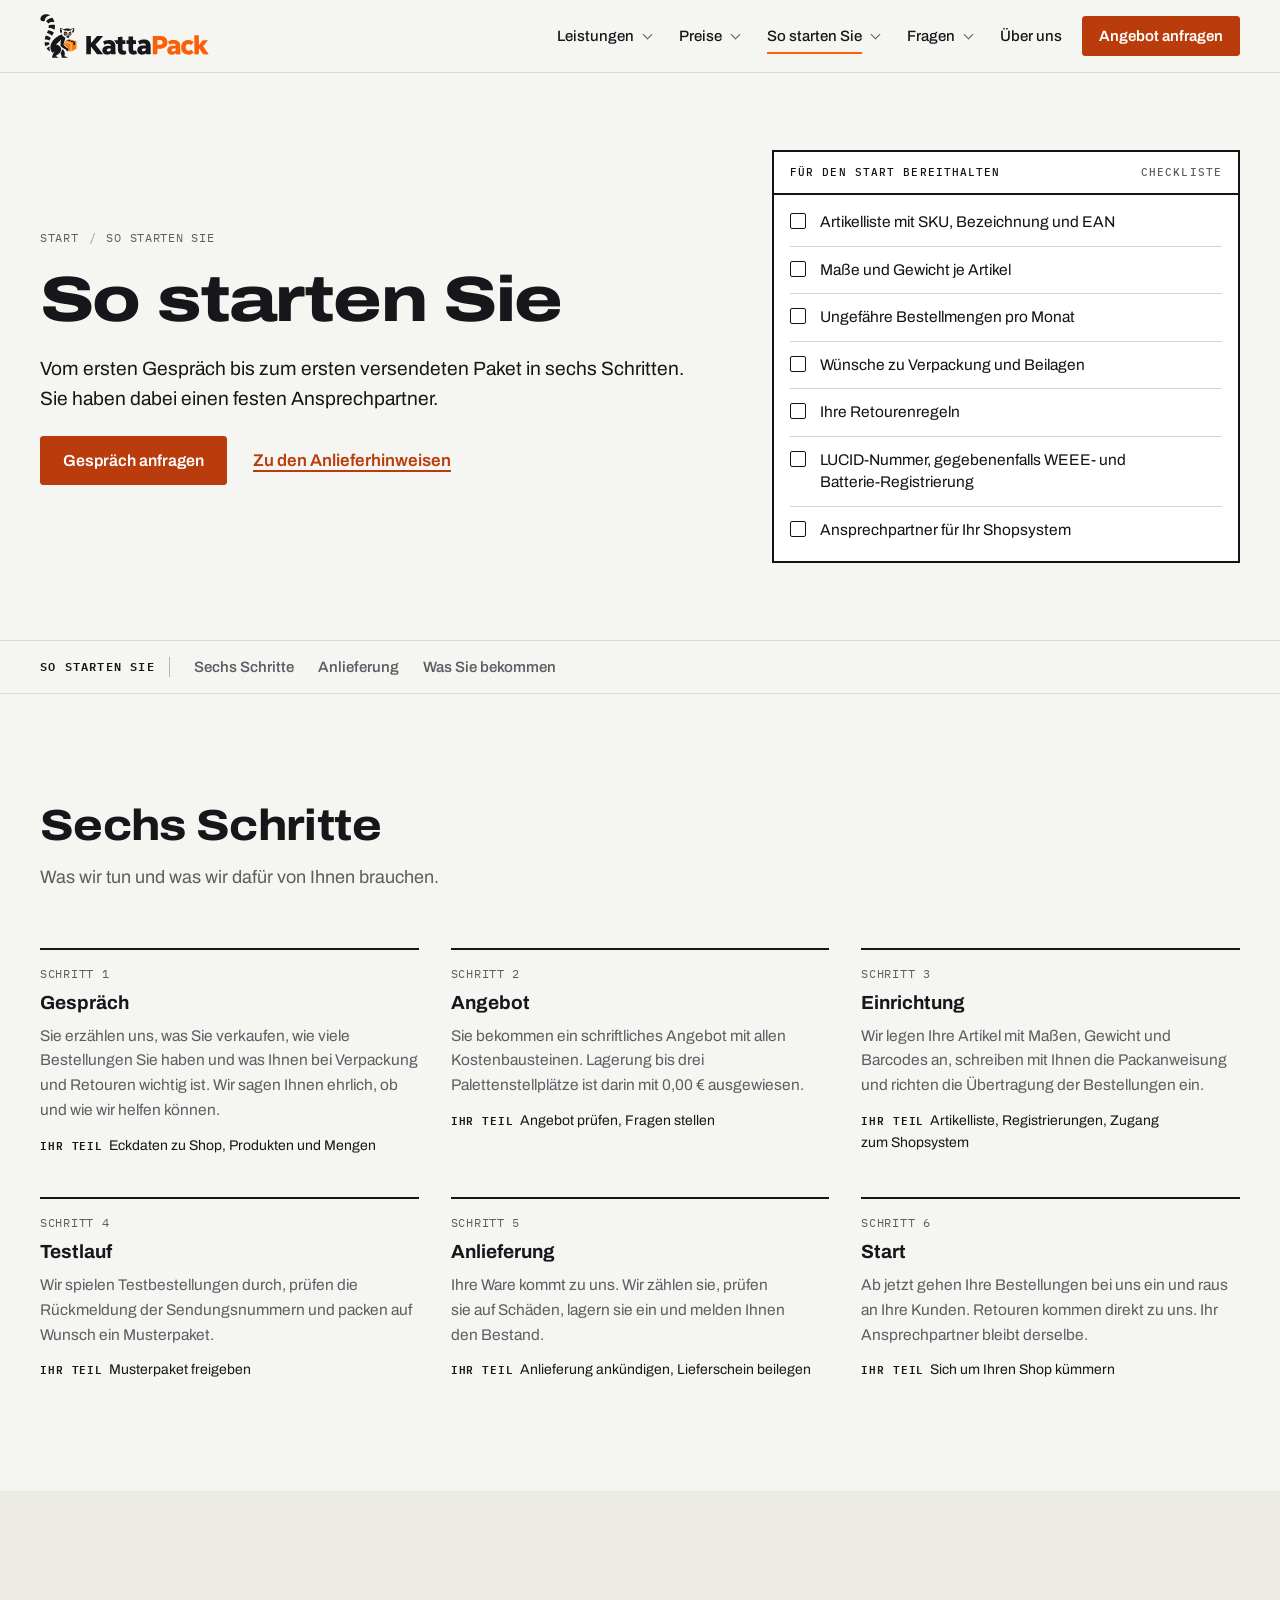
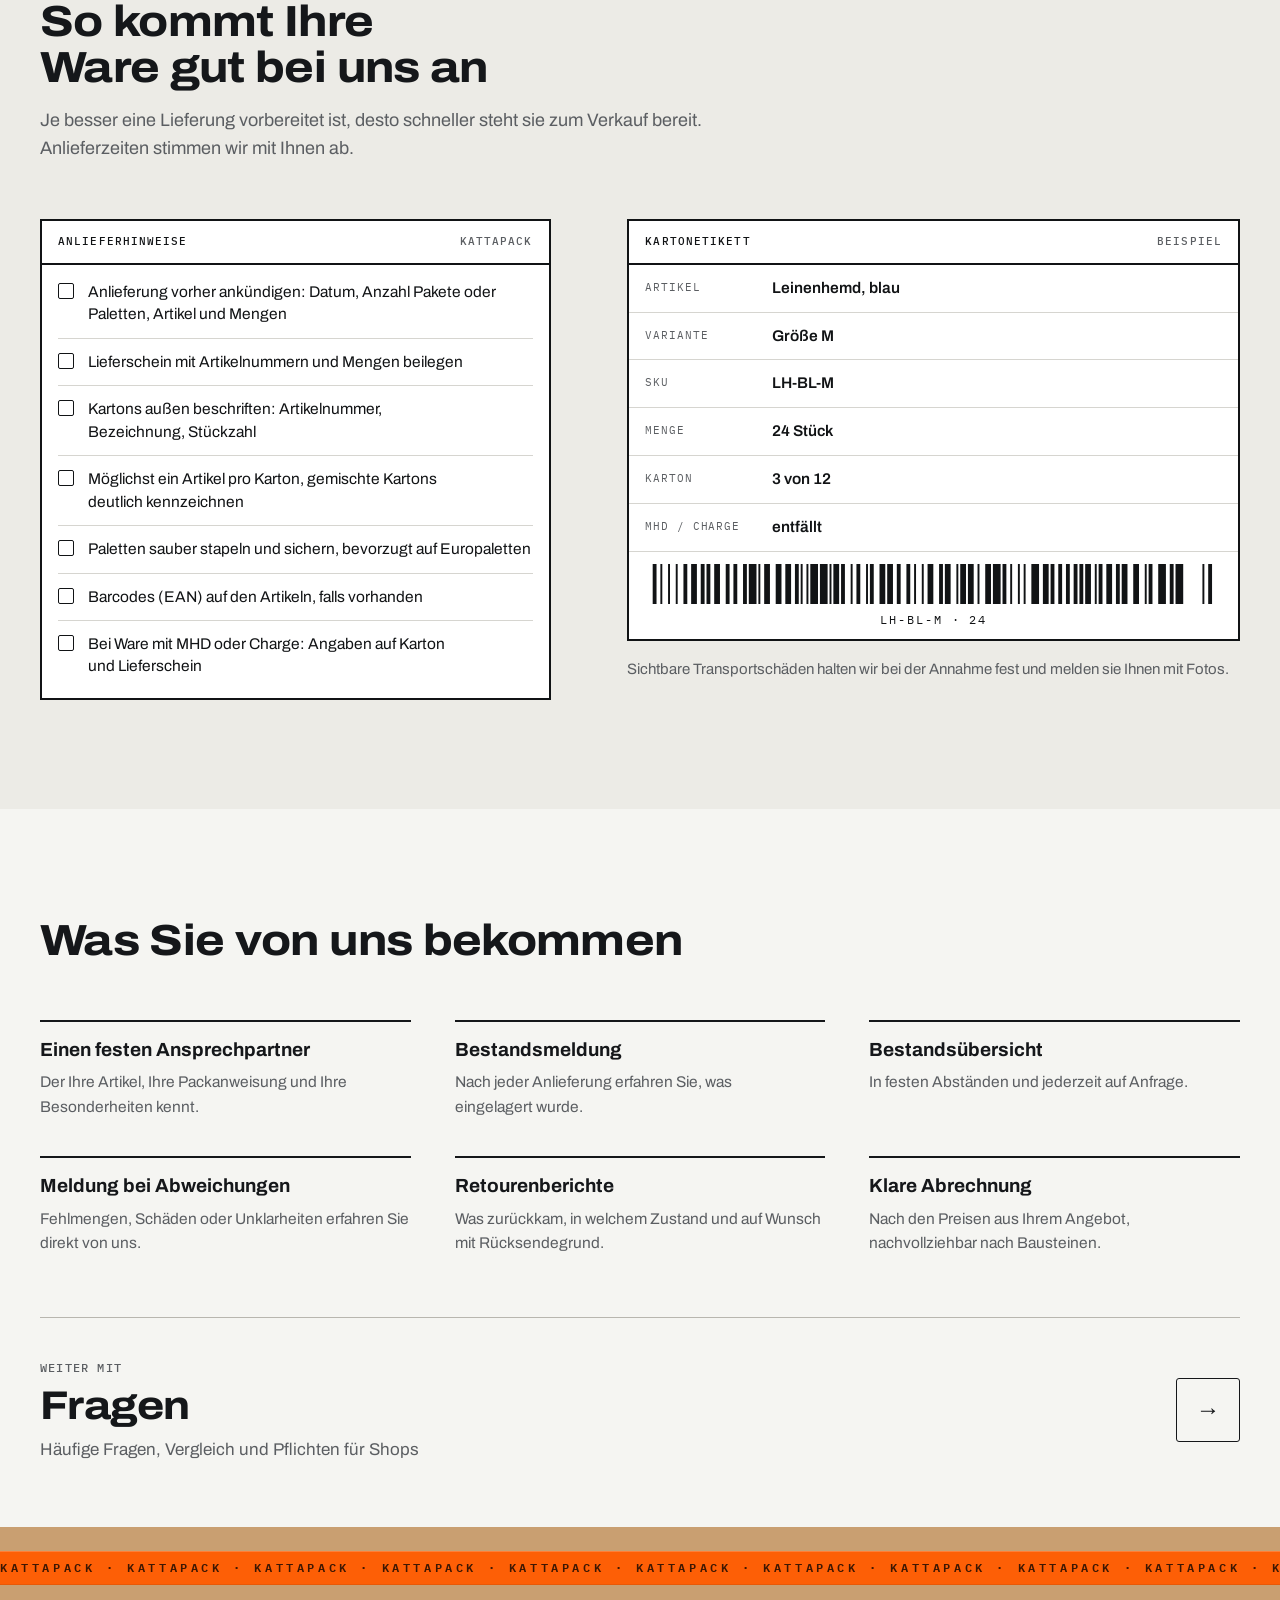
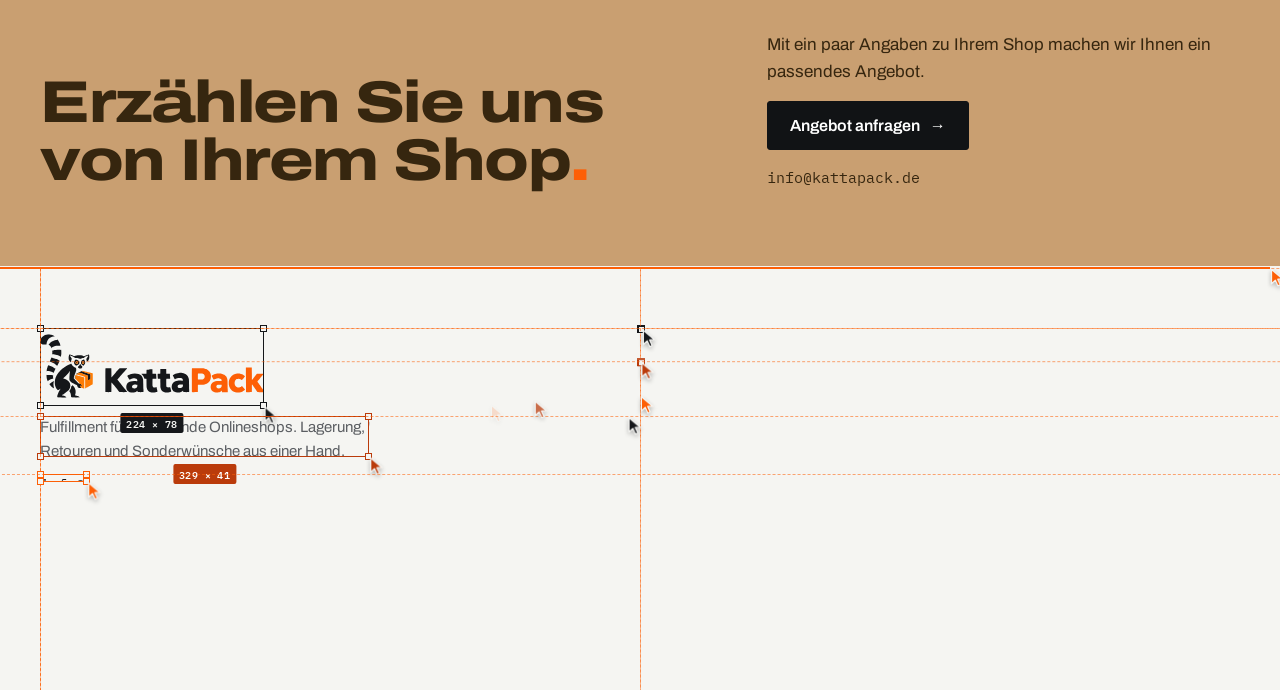
==== commit c3c18f05: "Bau-Animation in den Footer statt in den Anfrage-Block Der Anfrage-Block ist wieder wie vorher. Dafü" ====
--- a/ablauf.html
+++ b/ablauf.html
@@ -16,7 +16,7 @@
 <link rel="icon" href="favicon.svg" type="image/svg+xml">
 <link rel="apple-touch-icon" href="apple-touch-icon.png">
 <link rel="stylesheet" href="fonts/fonts.css">
-<link rel="stylesheet" href="site.css?v=bc565ff49b">
+<link rel="stylesheet" href="site.css?v=5508dc8877">
 </head>
 <body>
 <div class="site page-ablauf has-pagebar"><svg class="sprite" aria-hidden="true" focusable="false"><symbol id="kp-mark" viewBox="301.7 91.7 550.0 661.0"><path fill="currentColor" fill-rule="evenodd" d="M490.5,750.3C490.1,750.2 489.5,750.0 489.0,750.0C488.2,750.0 485.4,748.4 483.9,747.0C482.5,745.7 481.5,743.7 480.8,740.9C480.0,737.2 480.4,734.3 482.6,726.4C487.3,710.1 495.1,691.4 502.7,678.5C503.9,676.5 505.5,673.9 506.2,672.7C507.3,670.7 509.1,668.0 513.8,661.2C516.3,657.5 515.9,657.4 510.8,660.1C505.3,663.0 491.5,670.7 489.4,672.0C487.9,672.9 487.6,673.0 486.9,672.6C485.6,671.9 476.0,662.2 475.3,660.8C474.9,660.1 473.9,658.4 473.0,657.1C468.1,649.9 463.4,640.3 460.9,632.5C459.9,629.2 457.4,618.9 456.8,616.0C455.2,606.2 454.5,589.4 455.5,580.3C456.6,569.3 459.3,557.6 463.4,545.3C465.1,540.2 469.0,530.6 471.2,526.2C480.2,508.3 493.8,489.0 507.0,475.5C509.5,472.9 512.4,469.9 513.5,468.7C518.9,462.9 534.2,449.8 544.2,442.4C547.7,439.8 550.9,437.4 551.3,437.1C553.8,435.2 566.0,427.3 571.3,424.1C580.3,418.7 585.4,416.0 594.1,412.0C607.0,406.0 626.5,398.8 627.5,399.7C627.7,399.9 628.9,401.8 630.0,404.0C634.0,412.0 636.8,415.7 643.0,421.8C650.6,429.2 660.8,435.8 670.5,439.5C672.2,440.2 673.9,441.0 674.2,441.4C675.1,442.4 676.8,447.9 677.5,452.1C678.0,454.8 678.0,456.7 677.9,461.6C677.7,468.2 677.1,471.7 675.2,476.5C673.3,481.2 667.1,498.6 661.0,516.2C659.5,520.6 657.4,527.0 656.8,529.3C653.7,541.3 652.3,547.9 652.3,550.5C652.3,551.7 652.6,552.1 660.9,560.5C665.7,565.3 674.5,574.3 680.7,580.7C700.4,601.1 703.0,603.7 703.8,603.8C704.2,603.9 706.1,604.2 707.9,604.5C709.8,604.8 712.3,605.4 713.4,605.7C714.6,606.0 715.5,606.3 715.6,606.3C715.6,606.3 715.5,605.9 715.2,605.3C714.9,604.8 714.7,604.3 714.8,604.3C714.8,604.3 715.7,604.6 716.7,605.0C721.5,606.6 723.0,607.4 726.5,610.2C731.1,613.8 733.7,616.5 735.7,619.5C737.0,621.6 737.2,622.0 737.3,624.1C737.4,626.2 737.3,626.7 736.6,627.7C735.6,629.2 733.9,630.0 731.7,630.0C729.2,630.0 727.1,629.4 723.4,627.6C719.9,625.8 720.0,625.7 721.0,630.3C721.5,632.9 722.0,634.0 724.5,638.4C726.1,641.2 727.6,643.7 727.9,644.0C728.1,644.3 728.3,645.1 728.3,645.8C728.3,646.9 728.2,647.1 727.7,646.9C727.3,646.8 726.8,647.0 726.5,647.4C725.7,648.3 721.1,649.9 718.1,650.4C715.9,650.7 714.8,650.7 711.5,650.2C703.2,649.1 698.3,646.7 694.4,641.8C691.3,638.0 689.5,633.7 687.8,626.6C687.5,625.4 687.0,624.0 686.7,623.7C686.4,623.3 681.6,620.7 676.0,617.8C667.0,613.2 659.9,609.4 651.5,604.7C650.0,603.9 647.0,602.2 644.7,601.0C637.6,597.2 629.8,592.3 623.1,587.3C615.8,581.9 610.5,575.5 608.3,569.6C607.0,566.0 606.6,560.3 606.8,546.7C607.0,535.8 607.2,531.6 608.2,519.8C608.5,516.4 608.9,510.7 609.2,507.2C609.4,503.7 609.9,498.7 610.2,496.2C610.4,493.6 610.8,489.8 611.0,487.8C611.2,485.7 611.5,483.0 611.7,481.8C612.2,478.2 612.2,474.9 611.8,474.8C611.6,474.7 610.8,475.5 610.1,476.6C608.9,478.5 603.6,486.1 601.2,489.3C598.7,492.7 590.8,502.5 587.8,505.8C575.3,520.1 562.3,532.6 545.9,546.3C543.2,548.5 541.0,550.5 541.0,550.6C541.0,551.2 542.0,551.6 545.0,552.2C549.9,553.1 555.3,554.5 561.3,556.5C577.0,561.8 594.4,573.8 602.5,584.7C607.3,591.2 608.2,592.7 610.0,596.5C613.3,603.4 614.8,608.5 616.3,618.6C617.2,624.8 616.5,633.7 614.3,641.9C612.7,647.9 609.3,656.7 607.5,659.3C607.1,660.0 606.1,661.6 605.4,662.8C604.7,664.1 603.3,666.3 602.3,667.6C601.3,669.0 600.3,670.4 600.0,670.8C598.5,673.0 593.6,678.3 588.7,682.8C580.8,690.1 571.1,697.4 555.8,707.7C553.3,709.5 550.2,711.6 549.0,712.4C547.8,713.2 545.9,714.4 544.8,715.1C543.7,715.7 541.1,717.5 538.9,719.1C536.8,720.6 533.7,722.8 532.0,724.0C530.0,725.4 529.0,726.3 529.1,726.6C529.1,727.0 530.4,727.4 534.4,728.2C547.1,730.8 554.9,733.1 561.5,736.4C568.8,739.9 572.4,742.8 574.5,746.8C576.7,750.9 581.4,750.5 532.9,750.5C509.9,750.5 490.8,750.4 490.5,750.3ZM633.6,750.3C629.9,749.9 627.3,748.1 625.6,744.9C624.3,742.2 623.7,739.2 623.7,735.0C623.7,730.2 623.0,725.6 621.0,715.2C620.9,714.4 620.4,712.6 620.0,711.2C617.1,700.6 613.1,692.4 607.7,686.0C605.9,683.9 605.0,682.6 605.0,682.3C605.0,682.1 606.2,680.5 607.8,678.6C613.8,671.2 619.3,661.9 621.6,655.2C623.2,650.5 624.8,643.9 625.3,639.8C625.8,635.8 626.1,635.3 628.5,633.1C629.6,632.0 632.2,629.4 634.2,627.2C639.1,621.8 639.6,621.3 640.0,621.3C641.1,621.3 647.4,628.4 653.1,636.1C659.9,645.2 665.6,656.0 668.4,665.5C671.6,676.0 672.4,688.8 670.7,701.6C669.6,709.7 668.5,714.5 666.0,723.1C665.2,725.8 665.1,726.5 665.4,726.9C665.6,727.1 667.8,727.6 670.2,728.0C678.0,729.3 686.1,731.2 690.8,732.9C692.1,733.3 693.6,733.8 694.2,734.0C696.6,734.8 704.1,738.8 706.6,740.6C709.9,743.1 711.4,744.8 712.8,747.6C713.6,749.3 713.7,749.7 713.4,750.1C713.0,750.6 708.9,750.6 674.4,750.6C653.2,750.5 634.8,750.4 633.6,750.3ZM441.7,650.2C434.9,646.8 428.2,642.7 424.0,639.4C418.6,635.0 410.7,626.9 407.3,622.3C406.7,621.4 405.2,619.5 404.1,618.0C401.2,614.3 398.0,609.3 398.2,609.0C398.3,608.8 398.9,608.4 399.5,608.2C400.1,607.9 401.7,606.8 403.1,605.8C415.5,596.0 414.5,596.7 420.4,592.8C424.5,590.1 429.5,587.3 438.0,582.9C440.3,581.7 440.9,581.3 441.1,580.5C441.7,578.5 442.3,577.3 443.2,576.8C444.0,576.3 444.1,576.3 444.7,576.8C445.8,577.9 445.8,579.2 444.5,585.0C443.9,588.0 443.3,591.6 443.2,593.0C443.0,594.4 442.7,596.6 442.5,598.0C441.7,602.5 441.2,608.7 441.5,612.2C441.6,614.0 441.8,617.6 442.0,620.2C442.3,626.1 443.3,633.6 444.5,639.2C445.4,643.1 447.0,649.8 447.4,650.9C447.7,652.1 447.6,652.7 446.9,652.7C446.7,652.7 444.3,651.6 441.7,650.2ZM382.1,579.4C381.3,577.6 378.3,570.2 376.0,564.5C375.1,562.3 374.3,560.1 374.2,559.5C374.0,558.9 373.7,557.8 373.5,557.0C372.9,554.9 371.7,548.8 371.0,544.5C370.2,539.1 369.6,532.0 369.4,524.3L369.2,516.1L370.2,515.0L371.3,513.8L373.2,514.6C375.0,515.4 375.0,515.4 381.0,515.0C388.6,514.4 405.3,514.7 410.5,515.5C412.5,515.8 415.8,516.3 417.8,516.5C419.8,516.8 424.1,517.7 427.3,518.4C431.9,519.4 433.4,519.6 435.1,519.4C437.8,519.2 438.1,519.5 437.9,522.2C436.8,535.4 436.9,537.8 438.3,548.1C439.2,554.0 439.2,555.1 438.3,555.9C437.6,556.5 437.6,556.5 436.3,555.7C435.2,555.1 434.6,555.0 433.4,555.2C431.3,555.4 424.6,556.9 422.3,557.6C410.2,561.0 394.6,568.5 387.6,574.3C383.8,577.4 383.3,578.1 383.4,579.5C383.6,581.3 382.9,581.3 382.1,579.4ZM798.0,571.4C797.6,571.0 797.5,566.6 797.3,547.2C797.2,534.2 797.1,523.5 797.1,523.5C795.0,522.6 794.0,522.2 791.7,521.3C790.1,520.7 787.4,519.8 785.7,519.1C783.9,518.5 781.7,517.7 780.7,517.3C779.7,517.0 777.3,516.1 775.5,515.3C773.7,514.6 771.4,513.7 770.5,513.3C769.6,513.0 767.9,512.3 766.7,511.8C765.5,511.3 761.8,509.9 758.5,508.7C755.2,507.4 751.3,505.9 749.8,505.3C748.4,504.8 745.5,503.7 743.5,503.0C741.6,502.3 738.0,500.9 735.5,499.8C733.1,498.8 730.3,497.7 729.3,497.4C728.3,497.0 726.2,496.2 724.7,495.7C723.1,495.1 720.5,494.2 719.0,493.6L716.1,492.6L711.8,494.5C707.3,496.5 706.0,497.0 698.2,500.2C695.6,501.2 692.9,502.3 692.2,502.6C690.3,503.5 689.1,504.0 687.0,504.7C684.6,505.4 678.3,507.9 677.9,508.3C677.4,508.6 676.0,508.2 676.0,507.7C676.0,507.5 675.8,507.4 675.6,507.4C675.4,507.5 675.2,507.3 675.1,507.0C675.0,506.7 675.5,506.2 676.3,505.7C677.1,505.2 678.3,504.4 679.1,503.8C684.4,500.0 700.1,490.8 708.7,486.6C729.5,476.4 730.4,475.9 731.4,476.1C731.9,476.2 732.3,476.2 732.3,476.0C732.3,475.9 732.7,475.6 733.1,475.4C733.7,475.2 734.2,475.3 735.3,475.7C736.9,476.4 737.9,476.8 743.8,478.9C745.9,479.6 748.5,480.6 749.7,481.1C753.2,482.5 755.5,483.3 761.0,485.2C763.8,486.2 767.0,487.3 768.0,487.7C769.0,488.1 770.4,488.6 771.2,488.8C771.9,489.1 774.2,489.9 776.3,490.7C780.4,492.2 784.4,493.5 788.2,494.8C789.4,495.2 792.2,496.3 794.3,497.1C796.4,497.9 801.2,499.6 804.8,500.8C808.5,502.1 812.2,503.4 813.0,503.7C813.8,504.1 815.0,504.5 815.6,504.7C818.3,505.3 825.5,508.3 826.1,509.0C826.7,509.7 826.7,511.1 826.6,534.3C826.5,555.5 826.4,559.0 826.0,559.6C825.7,560.1 821.1,562.5 813.5,566.2C803.2,571.2 801.4,572.0 800.0,572.0C798.9,572.0 798.3,571.8 798.0,571.4ZM668.0,556.3C667.7,556.1 666.9,555.2 666.3,554.3C665.7,553.3 664.5,551.6 663.6,550.5C662.5,549.2 662.0,548.3 662.1,547.9C662.2,547.5 662.4,546.5 662.6,545.7C662.8,544.8 663.4,542.1 664.0,539.7C666.7,527.8 667.2,526.0 667.8,524.4C668.1,523.8 668.2,523.1 668.1,522.8C668.0,522.4 668.2,522.3 669.1,522.3L670.2,522.3L670.4,532.6C670.8,550.3 670.8,556.7 670.2,556.7C669.9,556.7 669.6,556.5 669.5,556.3C669.3,556.1 669.1,556.1 668.9,556.3C668.6,556.5 668.3,556.5 668.0,556.3ZM441.7,493.6C441.5,493.4 441.3,492.8 441.3,492.3C441.3,490.7 441.0,490.4 438.2,488.9C434.0,486.6 419.8,481.0 415.5,480.0C415.0,479.9 413.1,479.4 411.3,478.9C401.2,476.3 390.3,474.9 380.3,474.8C375.0,474.8 374.7,474.9 373.8,475.6C372.1,476.9 371.4,477.2 370.8,476.7C370.5,476.4 370.4,475.9 370.5,475.5C370.6,475.1 370.8,473.0 371.0,470.7C371.7,462.3 373.4,452.6 375.2,446.7C375.6,445.3 376.2,443.2 376.5,442.0C377.0,440.0 379.6,432.0 380.8,428.8C381.9,425.7 386.7,414.8 387.2,414.3C388.2,413.2 389.0,413.2 389.9,414.1C390.9,415.0 392.7,415.7 402.8,419.0C420.8,424.9 439.2,434.4 456.6,446.9C458.9,448.5 459.1,448.6 460.6,448.4C463.3,448.1 463.3,448.6 461.0,453.2C455.2,464.9 447.3,483.1 445.2,489.7C444.0,493.3 442.8,494.7 441.7,493.6ZM713.5,448.8C710.8,448.4 709.7,448.1 707.0,446.8C701.0,443.8 694.7,436.3 694.7,432.3C694.7,431.1 694.9,430.7 696.4,429.1C698.0,427.4 704.0,422.7 706.9,420.7C708.7,419.5 710.2,417.3 713.5,410.5C716.9,403.4 717.0,403.3 720.3,403.3C722.1,403.3 722.5,403.4 723.6,404.5C724.9,405.7 725.5,406.7 728.8,413.7C730.9,418.1 730.9,418.2 734.9,422.2C737.1,424.4 739.5,427.0 740.2,428.1C741.4,429.9 741.4,430.1 741.3,432.3C741.0,436.5 738.0,441.1 733.3,444.6C730.2,447.0 727.3,448.2 723.3,448.8C719.6,449.4 718.0,449.4 713.5,448.8ZM477.7,418.8C477.0,418.5 476.3,418.1 476.0,418.0C475.4,417.7 474.8,416.5 474.5,415.3C474.4,414.5 471.1,411.7 463.1,405.7C457.6,401.5 456.0,400.4 450.4,397.0C438.6,389.9 427.5,384.7 416.1,380.8C411.9,379.3 409.3,378.8 405.3,378.5C404.5,378.5 403.7,378.4 403.4,378.4C402.6,378.3 402.7,377.0 403.5,375.1C405.3,371.2 408.3,364.0 408.3,363.7C408.3,363.6 409.4,361.0 410.6,358.0C411.9,355.0 414.3,348.9 416.0,344.4C419.0,336.4 419.6,334.9 420.5,334.5C420.8,334.4 422.3,335.0 424.0,335.8C425.6,336.7 427.3,337.3 427.7,337.3C428.1,337.3 429.0,337.5 429.6,337.6C430.3,337.8 432.0,338.2 433.5,338.5C444.4,340.7 457.9,344.7 467.6,348.5C470.2,349.5 472.4,350.3 472.5,350.3C472.6,350.3 475.6,351.7 479.2,353.3C485.4,356.1 495.3,361.3 499.7,363.9C501.7,365.1 502.7,365.2 504.0,364.5C504.8,364.0 505.7,364.3 505.7,365.1C505.7,365.8 499.0,383.0 496.7,388.3C494.1,394.4 489.6,403.1 486.5,408.2C484.7,411.1 482.5,414.7 481.6,416.2C480.3,418.4 479.4,419.5 478.9,419.3C478.9,419.3 478.3,419.1 477.7,418.8ZM674.4,418.2C668.0,413.5 662.6,408.2 660.2,404.1C658.3,400.8 655.9,394.2 655.3,390.4C654.3,383.8 656.6,374.3 660.7,367.7C664.6,361.5 671.8,354.0 673.8,354.0C675.4,354.0 684.9,357.4 689.5,359.7C697.2,363.3 700.8,366.0 704.5,370.5C707.2,373.8 709.1,377.6 710.0,381.5C710.6,384.1 710.7,385.2 710.6,389.2C710.4,394.0 709.9,395.9 708.0,399.6C707.0,401.5 704.1,404.6 701.2,406.8C698.3,408.9 677.8,419.3 676.5,419.3C676.1,419.3 675.2,418.8 674.4,418.2ZM747.8,416.7C738.6,410.3 732.0,404.7 730.3,402.0C728.0,398.1 726.8,392.5 727.1,386.4C727.3,381.9 727.9,379.6 729.7,375.7C733.6,367.3 741.2,361.2 754.3,355.8C755.8,355.2 757.2,354.7 757.5,354.7C758.3,354.7 759.5,356.0 761.8,359.4C766.3,366.0 769.3,373.2 770.3,379.3C770.8,382.4 770.8,388.9 770.3,391.5C769.3,396.9 766.8,402.9 763.4,407.9C760.8,411.9 753.2,419.0 751.7,419.0C751.4,419.0 749.6,418.0 747.8,416.7ZM684.9,398.9C690.4,397.7 695.1,391.7 694.5,386.5C694.1,383.0 690.9,378.4 687.7,376.8C684.2,375.1 681.4,374.9 678.4,376.3C674.6,378.1 671.9,381.1 670.8,385.0C670.4,386.5 670.3,387.2 670.6,388.8C671.3,392.3 673.9,395.9 677.3,397.9C677.8,398.1 681.8,399.3 682.5,399.3C682.7,399.3 683.8,399.1 684.9,398.9ZM750.7,399.0C751.2,398.9 751.9,398.6 752.4,398.5C752.9,398.4 754.4,397.3 755.8,395.9C758.7,392.9 759.8,390.5 759.8,387.0C759.8,385.2 759.6,384.5 758.7,382.7C757.4,380.4 755.2,378.0 753.6,377.1C751.4,376.0 749.4,375.6 748.1,376.0C744.1,377.3 741.2,379.9 739.2,384.1C737.0,388.4 737.6,391.2 741.2,395.3C744.1,398.5 748.1,400.1 750.7,399.0ZM745.9,395.0C743.1,394.1 741.7,391.8 741.7,387.7C741.7,384.4 742.1,383.0 743.5,381.7C744.7,380.5 746.3,380.0 748.8,380.0C752.2,380.0 754.3,381.3 755.5,384.1C756.1,385.5 756.2,388.9 755.6,390.8C754.7,394.1 749.9,396.2 745.9,395.0ZM678.3,394.3C677.2,393.7 676.6,393.1 675.9,391.7C675.0,390.0 675.0,389.6 675.1,386.8C675.2,384.1 675.3,383.6 676.1,382.4C677.4,380.4 679.1,379.7 682.4,379.7C684.5,379.7 685.2,379.8 686.7,380.6C689.3,381.9 689.7,382.7 689.9,386.6C690.1,390.7 689.5,392.4 687.3,393.9C686.1,394.7 685.5,394.8 682.9,394.9C680.2,395.0 679.6,395.0 678.3,394.3ZM621.5,382.1C616.1,379.1 609.6,373.2 606.6,368.6C604.9,366.1 602.3,360.4 601.1,356.8C599.2,351.1 598.8,348.1 598.9,338.3C598.9,333.0 599.0,328.6 599.3,327.3C599.5,326.1 599.9,323.8 600.2,322.2C601.1,316.5 604.9,303.8 606.0,302.6C606.5,302.1 607.0,302.0 608.2,302.2C613.0,302.8 625.9,306.5 631.5,308.9C636.9,311.2 645.6,315.4 649.8,317.6C652.4,319.0 654.9,320.3 655.3,320.6C656.6,321.2 657.0,321.1 660.0,319.7C661.6,319.0 663.5,318.2 664.3,317.9C665.2,317.6 667.7,316.7 670.1,315.9C676.6,313.6 683.4,311.9 693.0,310.4C698.3,309.6 717.2,309.6 722.0,310.4C723.7,310.7 726.4,311.1 727.8,311.4C736.5,312.6 744.9,315.3 755.2,319.9L759.3,321.7L765.4,318.5C777.7,312.2 789.7,307.5 800.8,304.7C809.8,302.5 809.6,302.5 810.6,305.9C812.6,312.5 813.1,317.4 813.1,328.0C813.1,336.0 813.0,337.7 812.4,341.3C811.1,348.6 808.1,356.5 804.5,362.0C801.2,367.2 793.3,375.1 788.6,378.1C786.8,379.2 786.7,378.8 786.7,373.7C786.7,366.5 785.7,360.9 783.4,353.8C782.6,351.6 782.0,349.5 782.0,349.1C782.0,348.8 782.6,347.6 783.4,346.6C784.2,345.6 785.7,343.6 786.9,342.1C790.5,337.4 794.3,331.0 798.4,322.8C802.5,314.7 802.7,313.8 801.1,313.9C796.5,314.2 770.1,325.9 766.7,329.1C766.1,329.7 763.7,332.4 761.5,335.2L757.4,340.1L749.9,340.0C743.9,340.0 741.8,340.1 739.4,340.5C734.6,341.4 728.7,343.6 723.0,346.5C721.0,347.5 719.0,348.3 718.5,348.3C718.1,348.3 716.8,347.9 715.7,347.3C711.6,345.3 702.0,341.8 696.8,340.5C692.0,339.3 682.8,339.1 673.0,339.9L670.5,340.1L668.3,338.6C665.3,336.7 661.1,334.3 654.8,330.9C651.9,329.4 647.9,327.1 645.8,326.0C634.6,319.7 613.9,311.5 613.0,313.0C612.7,313.4 615.7,320.4 619.1,327.2C621.3,331.7 626.8,340.6 630.1,345.1C631.1,346.6 632.0,348.0 632.0,348.2C632.0,348.4 631.1,350.4 630.0,352.7C625.8,361.6 624.4,367.3 624.1,376.6C624.0,380.2 623.8,382.4 623.5,382.6C623.3,382.9 622.6,382.6 621.5,382.1ZM515.4,327.9C514.9,327.4 514.9,325.7 515.3,324.5C515.6,323.9 515.6,323.4 515.3,323.0C514.9,322.2 505.1,317.3 499.8,315.2C489.9,311.3 484.8,309.6 479.2,308.0C477.9,307.6 476.4,307.2 475.8,307.0C471.3,305.6 460.8,303.5 453.5,302.5C441.5,300.9 434.1,300.5 431.8,301.5C430.2,302.2 429.2,302.1 428.5,301.3C427.9,300.7 427.9,300.5 428.4,296.6C428.7,294.3 429.2,289.6 429.4,286.0C429.7,280.3 429.7,278.7 429.2,273.2C428.3,263.8 428.3,263.7 429.6,262.8C430.3,262.3 431.3,262.0 432.1,262.0C432.8,262.0 435.8,261.3 438.8,260.5C441.7,259.7 445.2,258.8 446.5,258.6C447.8,258.3 450.2,257.7 451.8,257.4C459.2,255.7 472.5,254.2 483.0,253.7C490.8,253.4 502.0,253.7 510.7,254.5L516.5,255.1L518.2,254.2C520.2,253.2 520.8,253.1 521.3,253.8C521.6,254.1 522.0,257.4 522.4,261.9C523.4,272.2 523.4,294.0 522.6,301.3C521.5,310.1 521.4,310.9 519.3,319.7C517.8,325.8 517.4,326.9 516.4,327.7C515.9,328.2 515.7,328.2 515.4,327.9ZM422.4,238.2C417.9,226.9 414.0,220.1 408.3,214.2C403.6,209.3 396.3,204.1 392.0,202.6C385.8,200.4 385.3,200.2 385.3,199.5C385.3,198.8 386.4,198.9 389.2,199.9C390.6,200.3 392.0,200.6 392.3,200.5C392.7,200.4 393.9,199.0 395.0,197.4C402.6,186.9 412.0,177.5 421.2,171.3C428.0,166.6 434.2,163.3 443.8,159.2C450.7,156.2 461.5,153.0 469.0,151.7C478.1,150.1 478.4,150.0 480.6,148.7C481.7,147.9 482.9,147.3 483.3,147.3C484.0,147.3 486.1,150.2 492.5,159.7C495.8,164.5 502.7,177.4 504.6,182.0C507.7,189.6 509.0,193.2 510.1,196.7C511.8,202.3 512.9,206.5 513.4,209.1C513.8,211.4 513.8,211.4 513.0,212.0C512.0,212.9 510.8,212.8 509.2,211.8L507.9,210.8L496.7,210.8C485.6,210.9 480.6,211.2 474.8,212.2C473.4,212.5 471.0,212.9 469.5,213.1C458.7,215.0 444.4,220.0 434.4,225.5C430.7,227.5 425.4,230.9 424.7,231.8C424.5,232.1 424.2,233.4 424.2,234.9C424.1,237.4 423.7,239.0 423.0,239.0C422.8,239.0 422.5,238.7 422.4,238.2ZM342.2,200.1C334.9,199.6 324.0,196.5 317.0,193.0C313.2,191.1 307.9,184.5 305.7,179.0C301.5,168.5 304.0,152.9 312.3,137.7C319.9,123.6 333.8,110.4 349.0,102.9C358.0,98.4 366.0,95.9 376.3,94.4C382.3,93.5 400.2,93.7 406.4,94.6C416.4,96.1 427.6,99.6 435.3,103.5C443.3,107.6 445.6,108.9 448.7,111.2C452.7,114.2 453.2,114.7 452.7,115.6C451.9,117.1 449.9,117.4 448.1,116.3C447.0,115.6 446.8,115.6 443.7,115.9C438.7,116.5 436.2,117.0 429.4,119.0C418.4,122.1 405.5,128.4 398.7,133.9C394.8,137.1 389.0,143.1 386.3,146.6C380.0,155.1 376.1,163.1 372.8,174.5C371.6,178.8 370.2,187.7 369.8,193.6C369.7,195.8 369.4,197.9 369.2,198.2C368.8,198.8 365.5,199.4 359.7,200.0C356.7,200.3 346.1,200.4 342.2,200.1Z"/><path fill="#FD7C05" fill-rule="evenodd" d="M759.0,656.8C758.5,656.6 757.0,656.2 755.6,656.0C754.3,655.7 752.7,655.3 752.2,655.0C751.1,654.4 746.4,652.8 739.7,650.8C737.4,650.2 734.8,649.3 734.0,649.0C733.2,648.7 731.3,648.0 729.9,647.6C728.1,647.0 727.2,646.5 726.9,646.1C726.7,645.7 725.1,642.9 723.4,640.0C720.6,635.2 720.2,634.3 719.6,631.6C719.3,629.9 719.0,627.6 719.0,626.5C719.0,623.6 719.3,623.5 724.2,626.0C726.4,627.0 729.0,628.1 730.0,628.3C731.7,628.7 732.1,628.7 733.2,628.1C735.0,627.3 736.1,625.5 735.9,624.0C735.6,622.5 733.2,618.9 730.8,616.5C727.7,613.3 721.8,608.7 719.7,608.0C717.3,607.1 715.3,606.0 715.3,605.7C715.3,605.5 714.6,604.5 713.8,603.5C712.9,602.5 711.5,600.9 710.7,600.0C709.9,599.0 707.5,596.3 705.3,594.0C703.2,591.7 699.2,587.4 696.6,584.3C693.9,581.3 689.0,576.1 685.8,572.7C682.6,569.3 678.8,565.1 677.3,563.5C675.8,561.9 674.1,560.2 673.5,559.9C672.9,559.6 672.1,558.8 671.7,558.2C671.3,557.5 670.6,556.8 670.2,556.7L669.3,556.3L669.3,551.8C669.2,532.8 669.0,523.9 668.5,523.4C667.8,522.8 667.9,522.2 668.7,519.9C669.0,518.9 669.3,517.8 669.3,517.5C669.3,517.2 669.6,516.7 670.0,516.3C670.6,515.7 670.9,515.7 672.3,515.9C673.1,516.0 674.7,516.4 675.7,516.7C676.7,517.1 678.9,517.7 680.5,518.2C682.1,518.6 684.6,519.3 686.0,519.7C687.4,520.1 690.0,520.7 691.8,521.2C693.7,521.7 695.5,522.2 696.0,522.3C697.0,522.7 701.4,524.0 705.5,525.1C707.1,525.6 709.4,526.3 710.5,526.7C711.6,527.1 713.6,527.6 715.0,527.9C716.4,528.2 718.2,528.6 719.0,528.9C719.8,529.2 722.5,530.0 725.0,530.7C727.5,531.4 730.8,532.4 732.3,532.9C733.9,533.3 735.5,533.9 736.0,534.0C736.5,534.1 738.3,534.7 740.2,535.2C742.0,535.6 744.9,536.5 746.6,537.0C748.3,537.6 750.0,538.0 750.4,538.0C750.7,538.0 751.4,538.2 751.9,538.4C752.4,538.7 754.0,539.2 755.5,539.5C758.9,540.2 760.8,540.9 761.3,541.5C761.9,542.2 761.9,656.2 761.3,656.9C760.8,657.5 760.1,657.4 759.0,656.8ZM770.6,655.4C770.4,655.3 770.3,628.9 770.3,596.7C770.3,564.5 770.2,537.7 770.0,537.2C769.9,536.6 769.4,536.0 768.8,535.6C767.8,535.0 761.8,533.1 758.2,532.2C756.3,531.7 751.4,530.3 748.5,529.3C747.4,528.9 745.5,528.4 744.3,528.2C743.1,528.0 740.5,527.2 738.5,526.6C736.5,526.0 733.4,525.0 731.7,524.5C724.0,522.3 721.4,521.5 719.7,520.9C718.8,520.5 717.1,520.0 716.1,519.8C713.6,519.2 707.4,517.5 706.3,517.1C705.9,516.9 704.9,516.6 704.2,516.4C703.4,516.2 701.6,515.7 700.0,515.2C698.4,514.8 696.3,514.2 695.2,514.0C694.1,513.8 692.7,513.4 692.1,513.1C691.4,512.8 689.6,512.3 688.2,512.0C684.4,511.1 676.9,508.6 676.2,507.9C676.0,507.8 676.0,507.5 676.3,507.2C676.8,506.7 682.4,504.4 685.7,503.3C687.8,502.6 689.0,502.2 690.8,501.3C691.6,501.0 694.3,499.8 696.8,498.8C704.6,495.7 706.0,495.1 710.3,493.2C712.6,492.2 715.0,491.3 715.5,491.2C716.5,491.0 718.7,491.6 726.0,494.3C727.6,494.9 729.7,495.7 730.7,496.0C731.7,496.4 734.5,497.5 736.9,498.5C739.3,499.5 742.9,500.9 744.9,501.6C746.9,502.4 749.7,503.4 751.2,504.0C752.6,504.6 756.5,506.1 759.8,507.3C763.1,508.6 766.8,510.0 768.0,510.5C769.2,511.0 770.9,511.7 771.8,512.0C772.8,512.3 775.0,513.2 776.8,514.0C778.7,514.7 781.0,515.6 782.0,516.0C783.0,516.3 785.3,517.1 787.0,517.8C788.7,518.4 791.6,519.5 793.4,520.1C797.0,521.4 798.0,521.9 798.4,522.5C798.5,522.7 798.7,533.1 798.7,545.7C798.7,558.2 798.8,568.9 799.0,569.3C799.1,569.7 799.4,570.2 799.7,570.4C800.3,570.8 823.9,559.4 824.7,558.3C825.1,557.6 825.2,554.3 825.3,534.3C825.4,512.3 825.3,511.1 824.8,510.4C824.2,509.7 817.0,506.7 814.3,506.0C813.6,505.8 812.4,505.4 811.6,505.1C810.8,504.7 807.2,503.4 803.5,502.2C799.8,500.9 795.1,499.2 793.0,498.4C790.9,497.6 788.1,496.6 786.8,496.1C783.1,494.9 779.1,493.5 775.0,492.0C772.9,491.2 770.6,490.4 769.8,490.2C769.1,489.9 767.7,489.4 766.7,489.0C765.7,488.6 762.5,487.5 759.7,486.5C754.2,484.6 751.9,483.8 748.3,482.4C747.1,482.0 744.5,481.0 742.5,480.3C736.6,478.1 735.6,477.8 733.9,477.0C733.0,476.7 732.3,476.2 732.3,476.1C732.3,475.7 734.5,474.7 738.2,473.5C740.8,472.6 741.0,472.5 742.9,473.0C744.0,473.2 746.2,473.7 747.8,474.0C749.5,474.4 751.6,474.9 752.5,475.2C753.4,475.4 757.0,476.3 760.5,477.2C764.0,478.0 767.4,478.9 768.0,479.2C768.6,479.4 770.4,479.8 771.8,480.0C774.4,480.3 782.3,482.2 784.5,483.0C785.5,483.3 796.6,485.8 798.5,486.1C799.1,486.2 799.9,486.4 800.5,486.6C801.1,486.8 802.7,487.2 804.2,487.5C805.6,487.8 808.4,488.5 810.3,489.0C812.3,489.5 814.6,490.0 815.5,490.2C816.4,490.3 817.9,490.6 818.8,490.8C819.8,491.1 821.9,491.6 823.7,492.0C825.4,492.3 827.3,492.8 827.8,493.0C828.4,493.2 830.3,493.7 832.1,494.0C833.9,494.4 835.7,494.8 836.0,495.0C836.4,495.2 838.1,495.6 839.9,495.8C843.5,496.4 848.4,497.8 849.0,498.5C849.3,498.8 849.4,515.3 849.3,554.6C849.3,607.8 849.3,610.2 848.7,611.0C848.4,611.5 846.9,612.5 845.3,613.4C842.7,614.8 838.8,617.0 833.1,620.3C831.8,621.0 830.6,621.7 830.4,621.7C830.3,621.7 829.6,622.1 829.0,622.5C828.3,623.0 827.1,623.7 826.2,624.2C825.2,624.6 823.5,625.6 822.3,626.4C821.1,627.1 818.1,628.9 815.5,630.3C812.9,631.7 809.9,633.4 808.8,634.1C804.1,636.8 802.0,638.0 801.7,638.0C801.5,638.0 800.8,638.4 800.2,639.0C799.6,639.6 798.8,640.0 798.5,640.0C798.1,640.0 797.4,640.3 797.0,640.6C796.5,640.9 795.5,641.6 794.8,642.1C794.0,642.6 790.5,644.6 787.0,646.6C777.5,651.9 776.2,652.7 775.7,653.2C775.2,653.5 771.2,655.7 770.9,655.7C770.8,655.7 770.7,655.6 770.6,655.4ZM746.1,400.5C742.6,399.6 739.3,396.8 737.4,393.2C736.7,391.7 736.5,391.1 736.5,388.5C736.5,385.6 736.6,385.3 737.8,382.8C743.0,372.2 754.6,371.4 760.0,381.4C761.1,383.4 761.2,383.6 761.2,387.0C761.2,392.0 760.4,393.9 757.1,397.2C755.7,398.6 754.3,399.7 753.8,399.8C753.2,400.0 752.5,400.2 752.1,400.4C750.7,400.9 747.9,401.0 746.1,400.5ZM678.7,400.0C676.2,399.4 676.1,399.4 673.9,397.7C672.1,396.3 669.9,392.9 669.4,390.7C668.5,387.0 669.2,383.1 671.1,380.0C672.6,377.8 674.4,376.3 677.1,375.0C678.9,374.1 679.5,374.0 682.0,374.0C687.8,374.0 691.8,376.3 694.6,381.3C695.6,383.1 695.7,383.7 695.9,386.6C696.1,390.5 695.5,392.7 693.3,395.5C689.9,399.9 684.6,401.6 678.7,400.0ZM750.9,393.3C752.9,392.6 754.7,389.8 754.7,387.4C754.7,385.2 752.4,382.2 750.3,381.7C745.3,380.3 741.5,385.4 743.6,390.4C744.9,393.3 747.8,394.5 750.9,393.3ZM686.0,392.5C688.0,391.2 688.8,389.2 688.5,386.5C688.4,385.4 688.1,384.1 687.7,383.7C686.9,382.5 683.8,381.0 682.4,381.0C679.2,381.0 676.7,383.5 676.4,386.8C676.2,389.3 677.6,391.8 679.7,392.9C681.7,394.0 684.0,393.8 686.0,392.5Z"/></symbol><symbol id="kp-word" viewBox="165.7 772.7 858.3 139.3"><path fill="currentColor" fill-rule="evenodd" d="M309.3,909.8C308.9,909.7 307.4,909.5 306.2,909.3C295.1,907.6 286.5,901.6 282.4,892.8C279.6,886.6 279.0,877.6 281.0,870.7C282.4,865.9 285.4,860.9 288.9,857.6C296.4,850.5 311.5,846.5 326.3,847.6C329.2,847.9 333.0,848.3 334.8,848.5C338.8,849.1 339.3,848.9 339.3,846.4C339.3,842.6 337.3,838.3 334.6,836.3C332.1,834.5 326.4,833.0 322.0,833.0C319.8,833.0 313.8,833.8 311.8,834.4C307.3,835.7 303.9,837.0 299.9,839.0C298.5,839.8 297.0,840.3 296.6,840.3C295.8,840.2 294.2,837.3 288.3,826.0C285.5,820.6 285.3,820.1 285.7,819.4C286.6,817.8 294.9,813.5 301.7,811.2C315.0,806.5 333.7,806.1 345.5,810.3C359.3,815.2 366.3,822.9 369.5,836.6C370.5,841.0 370.7,845.1 371.0,866.0C371.2,883.4 371.3,887.7 371.8,890.2C372.5,893.9 372.6,906.6 371.9,907.3C371.4,907.8 341.3,907.8 340.7,907.3C340.5,907.0 340.3,905.7 340.3,903.6C340.3,899.7 340.0,899.3 338.1,901.1C334.2,904.8 328.0,907.7 321.2,909.2C319.1,909.6 310.8,910.1 309.3,909.8ZM553.5,909.8C547.2,909.0 543.3,907.8 538.9,905.6C535.6,904.0 533.1,902.1 530.6,899.4C521.1,889.1 520.9,870.0 530.2,858.3C534.8,852.3 544.5,847.6 555.1,846.0C563.6,844.7 567.9,844.7 579.4,846.1C583.3,846.5 583.7,846.3 583.7,844.1C583.7,837.5 579.8,833.1 572.5,831.5C569.3,830.8 561.2,830.9 557.5,831.8C552.4,833.0 545.5,835.9 542.0,838.2C541.3,838.7 540.6,838.9 540.3,838.8C539.7,838.6 529.3,818.0 529.3,817.1C529.3,816.1 532.1,814.3 538.2,811.3C545.9,807.6 552.9,805.6 563.0,804.5C568.6,803.9 573.8,804.0 580.5,804.8C589.5,806.0 598.5,809.9 604.1,815.0C609.5,820.0 612.9,825.8 614.8,833.9C616.4,840.3 616.6,844.3 616.7,867.2C616.7,878.7 616.8,889.1 617.0,890.3C617.5,893.6 617.4,906.8 616.9,907.3C616.4,907.8 586.3,907.8 585.7,907.3C585.5,907.0 585.3,905.7 585.3,903.8C585.3,901.4 585.2,900.6 584.9,900.5C584.6,900.4 582.7,901.4 580.7,902.8C575.5,906.4 571.6,908.1 565.5,909.3C563.5,909.7 555.4,910.1 553.5,909.8ZM415.5,909.2C409.1,908.2 402.1,904.9 398.1,901.0C394.2,897.3 391.2,891.4 389.8,885.1C388.6,879.0 388.3,874.3 388.4,855.4C388.4,841.5 388.3,836.8 388.0,836.5C387.7,836.1 386.6,836.0 382.6,836.0C379.3,836.0 377.6,835.9 377.5,835.6C377.3,835.4 376.7,833.6 376.0,831.6C373.4,824.2 369.2,817.5 364.1,812.7C362.3,810.9 361.3,809.8 361.5,809.5C361.6,809.1 363.5,809.0 374.4,809.0C386.4,809.0 387.3,809.0 387.8,808.4C388.3,807.9 388.3,806.6 388.3,798.1C388.3,786.7 388.1,787.5 392.2,787.0C395.3,786.7 399.8,786.1 403.3,785.7C404.7,785.5 406.9,785.3 408.2,785.2C409.4,785.1 412.0,784.7 413.9,784.5C415.7,784.2 417.9,784.0 418.7,784.1L420.2,784.2L420.3,796.1C420.5,807.4 420.5,808.1 421.1,808.5C421.7,808.9 423.5,809.0 430.5,809.0C441.1,809.0 440.3,808.6 440.3,814.3C440.3,816.4 440.5,819.4 440.6,820.8C441.2,826.1 441.5,834.9 441.0,835.5C440.6,835.9 439.2,836.0 431.0,836.0C422.5,836.0 421.4,836.1 421.0,836.6C420.6,837.0 420.5,840.2 420.4,853.6C420.2,874.0 420.5,876.4 423.2,879.6C426.0,883.0 432.3,883.6 438.6,881.1C440.1,880.5 440.9,880.3 441.3,880.5C441.8,880.9 442.3,882.2 443.7,888.0C444.2,890.3 445.3,894.6 446.0,897.6C447.1,901.8 447.3,903.3 447.1,903.8C446.5,905.0 442.3,906.9 437.3,908.2C431.8,909.6 421.3,910.1 415.5,909.2ZM488.8,909.0C478.9,907.2 471.2,902.0 467.2,894.4C465.5,891.0 464.6,888.7 463.7,884.5C463.0,881.7 462.9,880.1 462.7,861.5C462.5,850.5 462.5,840.6 462.6,839.6C462.7,837.9 462.7,837.5 462.0,836.8C461.2,836.0 461.1,836.0 455.6,836.0C451.6,836.0 450.0,835.9 449.7,835.6C449.1,834.8 448.0,821.1 448.0,813.9C448.0,810.8 448.1,809.9 448.5,809.5C449.0,809.1 450.0,809.0 455.2,809.0C460.3,809.0 461.4,808.9 461.8,808.5C462.3,808.0 462.3,806.7 462.4,799.7C462.4,795.2 462.4,789.8 462.4,787.8C462.3,784.7 462.3,784.0 462.8,783.6C463.3,783.1 464.8,783.0 478.5,783.0C489.7,783.0 493.6,783.1 493.9,783.4C494.2,783.7 494.3,786.9 494.3,795.7L494.3,807.6L495.1,808.3C495.9,809.0 496.1,809.0 504.5,809.0C510.8,809.0 513.3,809.1 513.6,809.4C513.8,809.6 514.0,810.8 514.0,812.5C514.0,814.0 514.3,819.6 514.7,825.1C515.2,832.9 515.3,835.1 515.0,835.5C514.7,835.9 513.0,836.0 505.0,836.0C496.2,836.0 495.4,836.0 494.9,836.6C494.4,837.2 494.3,838.9 494.3,854.0C494.3,875.5 494.6,877.4 498.0,880.4C500.5,882.7 505.3,883.3 510.2,881.8C514.5,880.6 514.7,880.5 515.0,880.9C515.2,881.1 515.7,882.6 516.2,884.2C516.6,885.8 517.5,889.1 518.2,891.5C520.5,899.9 521.3,903.4 521.0,904.1C520.1,905.7 512.0,908.3 504.8,909.3C501.0,909.9 492.7,909.7 488.8,909.0ZM168.1,907.2C167.8,907.0 167.7,887.4 167.8,843.9C167.8,784.0 167.9,781.0 168.4,780.4C169.0,779.9 170.2,779.8 184.1,779.7C196.7,779.6 199.3,779.7 199.6,780.1C199.9,780.4 200.0,787.0 200.1,804.2C200.2,825.2 200.2,827.8 200.7,827.9C201.2,828.0 204.4,824.6 212.0,815.5C214.3,812.8 216.9,809.7 217.8,808.7C218.8,807.7 221.3,804.8 223.4,802.3C225.5,799.9 230.6,794.0 234.7,789.3C238.7,784.7 242.4,780.6 242.7,780.3C243.4,779.9 246.4,779.8 263.7,779.7C281.5,779.6 283.9,779.7 284.3,780.1C284.6,780.5 284.1,781.3 280.6,785.2C278.3,787.7 275.2,791.3 273.5,793.1C271.9,795.0 268.8,798.5 266.5,801.0C264.3,803.5 260.4,807.8 258.0,810.6C255.5,813.3 249.3,820.3 244.2,826.0C239.0,831.7 234.2,837.2 233.4,838.1L232.0,839.7L232.6,840.7C232.9,841.2 234.4,843.1 235.8,844.9C237.3,846.6 241.3,851.6 244.7,855.8C248.1,860.1 252.3,865.3 254.1,867.5C257.0,871.1 261.1,876.3 265.8,882.2C268.2,885.1 271.5,889.4 276.1,895.2C278.2,897.9 280.4,900.7 280.9,901.3C283.8,904.7 285.1,906.7 284.9,907.2C284.7,907.6 282.4,907.7 264.2,907.7C245.2,907.7 243.7,907.6 243.1,907.1C242.4,906.5 229.3,890.0 225.0,884.3C223.8,882.8 221.4,879.8 219.6,877.7C217.9,875.6 215.0,871.9 213.1,869.6C207.1,862.0 201.2,855.2 200.7,855.2C200.2,855.2 200.2,857.6 200.1,881.0C200.0,899.4 199.9,906.9 199.6,907.2C199.1,907.9 168.6,907.9 168.1,907.2ZM325.0,887.3C331.1,886.5 336.1,883.1 338.4,878.1C339.4,876.0 339.7,868.8 338.9,867.9C338.5,867.6 337.1,867.4 332.4,867.2C322.5,866.9 317.2,868.0 313.5,871.4C311.1,873.5 310.5,875.1 310.7,878.6C311.0,883.4 313.4,886.1 318.3,887.2C320.6,887.7 321.8,887.7 325.0,887.3ZM573.7,885.0C574.8,884.6 576.4,883.8 577.4,883.1C582.2,879.8 583.7,876.9 583.7,870.3C583.7,867.2 583.6,866.7 583.1,866.5C582.8,866.4 579.4,866.2 575.5,866.1C569.2,865.9 568.2,866.0 565.7,866.6C560.3,867.9 557.6,869.7 556.1,872.8C555.3,874.7 555.1,877.6 555.7,879.8C556.2,881.7 558.6,884.1 561.1,885.1C563.0,885.9 563.5,886.0 567.5,885.9C571.1,885.8 572.2,885.7 573.7,885.0Z"/><path fill="#FD5F06" fill-rule="evenodd" d="M760.3,909.7C751.2,908.2 742.7,904.0 739.1,899.2C738.5,898.4 737.7,897.4 737.2,896.8C735.9,895.1 734.0,890.5 733.1,886.6C731.7,880.2 732.3,872.9 734.9,866.8C735.4,865.7 736.0,864.2 736.3,863.5C737.0,861.7 743.6,855.1 746.0,853.8C748.5,852.4 752.4,850.8 755.0,850.2C756.1,849.9 757.8,849.3 758.8,849.0C762.3,847.7 773.1,847.3 784.4,848.0C789.4,848.4 790.1,848.4 790.8,847.9C791.6,847.4 791.6,847.2 791.5,845.9C791.3,845.1 790.9,843.4 790.5,842.0C789.8,839.8 789.4,839.2 787.8,837.6C785.3,835.2 784.6,834.9 779.6,833.7C775.7,832.8 775.2,832.8 772.1,833.0C770.3,833.2 768.4,833.5 767.9,833.7C767.3,833.9 766.5,834.0 766.0,834.0C764.8,834.0 758.9,836.0 755.9,837.3C754.7,837.9 753.5,838.3 753.3,838.3C753.1,838.3 752.5,838.7 751.9,839.1C750.4,840.3 749.3,840.5 748.4,839.8C748.0,839.4 746.4,836.7 744.7,833.7C743.1,830.6 740.9,826.7 739.9,824.8C737.8,821.1 737.6,820.0 738.8,819.0C740.3,817.6 742.4,816.0 742.8,816.0C743.0,816.0 744.6,815.3 746.5,814.3C752.3,811.5 761.0,808.8 766.8,808.0C776.0,806.9 787.7,807.5 794.8,809.5C799.7,810.9 801.9,811.9 805.8,814.3C809.3,816.4 814.9,821.7 816.2,824.0C816.7,824.8 817.6,826.4 818.2,827.5C819.6,829.9 821.6,835.3 822.0,838.2C823.1,844.7 823.3,849.3 823.3,867.7C823.3,880.9 823.4,886.8 823.7,887.7C824.0,888.4 824.2,892.4 824.2,897.9C824.4,906.0 824.3,906.9 823.8,907.4C823.3,907.9 821.9,908.0 808.9,908.0C796.4,908.0 794.4,907.9 793.7,907.5C793.1,907.0 793.0,906.7 793.0,904.0C793.0,899.7 792.3,899.4 788.9,902.3C786.4,904.5 780.4,907.4 775.7,908.6C772.5,909.5 771.0,909.7 767.0,909.8C764.3,909.9 761.3,909.8 760.3,909.7ZM872.7,909.5C861.5,907.9 852.3,904.1 846.4,898.5C845.2,897.4 844.0,896.4 843.7,896.2C841.8,895.1 837.5,889.1 835.3,884.5C834.6,882.9 833.6,880.8 833.1,880.0C832.7,879.1 832.2,877.5 832.0,876.3C831.8,875.1 831.4,873.1 831.0,872.0C830.0,868.8 829.6,863.4 829.8,855.8C830.0,850.6 830.2,848.7 830.7,846.8C831.0,845.6 831.6,843.6 831.8,842.5C832.0,841.4 832.5,839.9 832.8,839.3C835.3,833.7 836.4,831.7 838.5,828.5C846.3,816.8 859.1,809.3 874.0,807.6C886.0,806.3 898.8,809.1 908.2,815.1C912.4,817.8 916.7,821.5 916.7,822.4C916.7,822.7 915.6,824.2 914.3,825.7C913.1,827.2 912.0,828.5 912.0,828.7C912.0,828.8 910.7,830.5 909.1,832.4C907.5,834.4 905.6,836.7 905.0,837.5C903.3,839.8 900.5,842.7 899.9,842.7C899.7,842.7 898.4,841.9 897.0,840.9C892.0,837.1 886.5,835.0 881.5,835.0C878.8,835.0 874.4,836.1 872.1,837.2C869.4,838.6 864.9,843.1 864.2,845.2C863.9,846.1 863.4,847.1 863.2,847.5C862.2,849.4 862.0,850.2 861.5,853.5C860.8,858.3 860.9,862.2 861.6,865.7C862.7,870.6 864.4,873.7 868.3,877.8C870.1,879.6 874.3,881.8 877.2,882.3C881.0,883.0 886.6,882.5 889.1,881.3C889.7,880.9 891.1,880.4 892.1,880.0C893.2,879.6 894.9,878.4 896.8,876.8C898.4,875.5 899.8,874.3 900.0,874.3C900.3,874.3 902.4,876.6 905.3,880.2C906.5,881.6 908.5,883.9 909.7,885.2C911.9,887.7 915.0,891.4 916.3,893.2C917.0,894.2 917.1,894.4 916.7,895.2C916.5,895.6 916.2,896.0 916.0,896.0C915.8,896.0 914.7,896.9 913.6,897.9C909.1,902.2 899.7,907.0 893.2,908.4C885.6,910.0 879.0,910.4 872.7,909.5ZM634.9,907.7C633.3,907.7 632.3,907.5 632.0,907.2C631.7,906.9 631.6,889.8 631.7,843.8C631.7,787.8 631.7,780.8 632.2,780.3C632.6,779.9 636.0,779.8 659.9,779.7C691.1,779.6 694.6,779.8 701.3,781.5C706.3,782.7 711.1,784.4 711.9,785.1C712.3,785.3 713.6,786.2 715.0,787.0C720.1,790.0 723.5,793.2 726.9,798.2C730.0,802.7 731.7,807.1 733.7,816.0C734.2,818.1 733.9,828.3 733.3,831.5C732.5,836.3 730.5,842.3 728.6,846.2C726.9,849.5 720.7,856.3 717.3,858.6C712.3,861.9 709.0,863.6 706.9,864.0C705.9,864.2 704.6,864.6 703.8,865.0C701.9,865.9 695.2,867.2 690.2,867.7C687.9,867.8 681.2,868.0 675.4,868.0C667.6,868.0 664.7,868.1 664.4,868.4C664.1,868.7 664.0,873.5 664.0,887.9C664.0,903.3 663.9,907.0 663.6,907.3C663.1,907.6 641.3,908.0 634.9,907.7ZM924.2,907.7C923.3,907.6 922.5,907.2 922.3,907.0C922.1,906.7 922.0,889.2 922.0,864.3C922.0,836.0 921.9,821.4 921.6,819.8C921.4,818.6 921.3,814.4 921.3,810.7C921.4,806.9 921.4,801.6 921.4,798.8C921.5,796.1 921.4,789.9 921.4,785.1C921.3,776.3 921.3,776.3 922.0,775.5L922.8,774.7L937.5,774.7C952.1,774.7 952.2,774.7 952.9,775.4C953.5,776.0 953.5,777.2 953.6,808.6C953.6,826.5 953.8,841.4 953.8,841.6C954.1,842.5 955.0,841.9 956.4,840.1C957.2,839.0 958.2,837.8 958.6,837.3C959.1,836.8 959.8,835.8 960.1,835.2C960.5,834.6 962.1,832.4 963.6,830.4C965.1,828.5 966.6,826.3 967.1,825.7C968.8,823.2 973.1,817.7 974.3,816.5C975.0,815.8 975.8,814.7 976.1,814.2C976.4,813.6 977.5,812.2 978.6,811.1L980.5,809.0L997.9,809.0C1015.1,809.0 1016.0,809.1 1016.0,810.1C1016.0,810.2 1014.8,811.8 1013.2,813.6C1011.7,815.5 1010.0,817.6 1009.3,818.5C1008.7,819.3 1006.8,821.7 1005.1,823.7C1003.4,825.7 1001.4,828.2 1000.6,829.3C999.8,830.3 997.6,833.1 995.7,835.4C993.7,837.7 990.5,841.6 988.5,844.0C982.5,851.2 982.6,850.7 986.3,855.8C989.1,859.6 989.7,860.4 992.1,863.9C992.9,865.0 994.7,867.6 996.1,869.6C997.5,871.5 999.0,873.7 999.4,874.3C999.8,874.9 1000.5,875.9 1001.0,876.5C1001.5,877.1 1002.4,878.5 1003.2,879.5C1005.1,882.3 1007.8,886.0 1008.7,887.1C1009.1,887.7 1009.8,888.6 1010.2,889.2C1010.9,890.4 1013.5,894.2 1017.5,899.8C1022.5,906.9 1022.6,907.0 1021.4,907.6C1021.0,907.8 1013.9,907.9 1002.7,907.8C985.8,907.7 984.4,907.6 983.7,907.0C982.8,906.4 981.9,905.2 979.5,901.5C978.6,900.2 977.6,898.8 977.3,898.3C977.0,897.9 976.4,897.1 976.1,896.5C975.8,895.9 974.5,894.1 973.2,892.3C971.9,890.6 969.8,887.6 968.5,885.7C966.0,881.7 962.5,876.9 961.5,875.7C961.2,875.3 960.6,874.5 960.2,873.8C959.8,873.2 958.9,871.9 958.3,870.9C957.6,870.0 956.6,868.6 956.1,867.8C955.5,867.1 954.9,866.5 954.5,866.5C953.8,866.5 953.8,866.9 953.7,886.6C953.5,904.6 953.4,906.7 953.0,907.2C952.5,907.7 950.9,907.7 939.1,907.8C931.8,907.9 925.1,907.8 924.2,907.7ZM780.3,886.7C784.0,885.5 785.4,884.6 787.9,882.0C789.8,880.1 790.1,879.6 790.9,877.1C791.5,874.9 791.7,873.8 791.6,871.3C791.5,867.1 792.0,867.3 781.7,867.4C773.9,867.6 773.4,867.6 770.8,868.5C765.9,870.0 763.0,873.5 763.0,877.8C763.0,882.2 765.4,885.3 770.0,886.9C773.2,888.0 776.6,887.9 780.3,886.7ZM689.7,839.1C695.9,837.0 698.9,833.8 700.1,827.9C701.5,821.2 700.0,815.7 695.8,812.0C693.8,810.3 693.1,809.9 689.8,808.8C687.3,808.0 687.1,808.0 676.1,808.0C666.5,808.0 665.0,808.1 664.5,808.5C664.1,809.0 664.0,810.9 664.0,824.1C664.0,837.9 664.0,839.2 664.6,839.8C665.1,840.4 665.5,840.4 676.3,840.2C686.8,839.9 687.6,839.9 689.7,839.1Z"/></symbol></svg><a class="skip" href="#main">Zum Inhalt springen</a><header class="site-header"><div class="wrap header-inner"><a class="brand" href="index.html" aria-label="KattaPack, zur Startseite"><svg class="lm" viewBox="0 0 550.0 661.0" width="37" height="44" aria-hidden="true" focusable="false"><use href="#kp-mark"/></svg><svg class="lw" viewBox="0 0 858.3 139.3" width="123" height="20" aria-hidden="true" focusable="false"><use href="#kp-word"/></svg></a><button class="nav-toggle" type="button" aria-expanded="false" aria-controls="site-nav"><span class="bars" aria-hidden="true"></span><span class="label">Menü</span></button><nav class="site-nav" id="site-nav" aria-label="Hauptnavigation"><div class="nav-item"><a class="nav-link" href="leistungen.html">Leistungen</a><button class="nav-more" type="button" aria-expanded="false" aria-controls="m-leistungen" aria-label="Bereiche von Leistungen anzeigen"><i aria-hidden="true"></i></button><div class="nav-menu" id="m-leistungen"><ul><li><a href="leistungen.html#bestellablauf"><b>Bestellablauf</b><span>So läuft jede Bestellung</span></a></li><li><a href="leistungen.html#stationen"><b>Stationen</b><span>Wareneingang, Lager, Kommissionierung, Verpackung, Versand</span></a></li><li><a href="leistungen.html#retouren"><b>Retouren</b><span>Annahme, Prüfung, Wiedereinlagerung</span></a></li><li><a href="leistungen.html#sonderwuensche"><b>Sonderwünsche</b><span>Beilagen, Sets, Verpackung mit Ihrer Marke</span></a></li><li><a href="leistungen.html#weitere"><b>Weitere Leistungen</b><span>Händler, Marktplätze, Anbindung</span></a></li></ul></div></div><div class="nav-item"><a class="nav-link" href="preise.html">Preise</a><button class="nav-more" type="button" aria-expanded="false" aria-controls="m-preise" aria-label="Bereiche von Preise anzeigen"><i aria-hidden="true"></i></button><div class="nav-menu" id="m-preise"><ul><li><a href="preise.html#rechner"><b>Stellplatz-Rechner</b><span>Passt Ihre Ware in die kostenfreien Plätze?</span></a></li><li><a href="preise.html#platz"><b>So zählen wir</b><span>Was ein Palettenstellplatz ist</span></a></li><li><a href="preise.html#kosten"><b>Kostenbausteine</b><span>Woraus sich Ihre Kosten zusammensetzen</span></a></li><li><a href="preise.html#mehr-platz"><b>Mehr Platz</b><span>Wenn Ihr Bestand wächst</span></a></li><li><a href="preise.html#kostenfragen"><b>Fragen zu Kosten</b><span>Kurze Antworten</span></a></li></ul></div></div><div class="nav-item"><a class="nav-link" href="ablauf.html" aria-current="page">So starten Sie</a><button class="nav-more" type="button" aria-expanded="false" aria-controls="m-ablauf" aria-label="Bereiche von So starten Sie anzeigen"><i aria-hidden="true"></i></button><div class="nav-menu" id="m-ablauf"><ul><li><a href="ablauf.html#schritte"><b>Sechs Schritte</b><span>Vom Gespräch bis zum ersten Paket</span></a></li><li><a href="ablauf.html#anlieferung"><b>Anlieferung</b><span>So kommt Ihre Ware gut bei uns an</span></a></li><li><a href="ablauf.html#bekommen"><b>Was Sie bekommen</b><span>Ansprechpartner, Bestand, Berichte</span></a></li></ul></div></div><div class="nav-item"><a class="nav-link" href="fragen.html">Fragen</a><button class="nav-more" type="button" aria-expanded="false" aria-controls="m-fragen" aria-label="Bereiche von Fragen anzeigen"><i aria-hidden="true"></i></button><div class="nav-menu" id="m-fragen"><ul><li><a href="fragen.html#haeufige-fragen"><b>Häufige Fragen</b><span>Kosten, Lager, Versand, Retouren, Start</span></a></li><li><a href="fragen.html#lohnt"><b>Lohnt es sich?</b><span>Wann sich Fulfillment rechnet</span></a></li><li><a href="fragen.html#vergleich"><b>Vergleich</b><span>Selbst versenden oder auslagern</span></a></li><li><a href="fragen.html#pflichten"><b>Pflichten für Shops</b><span>Verpackung, Elektrogeräte, Batterien</span></a></li></ul></div></div><a class="nav-link solo" href="ueber-uns.html">Über uns</a><a class="btn btn-small" href="kontakt.html">Angebot anfragen</a></nav></div></header><main id="main"><section class="page-hero"><div class="wrap page-hero-grid"><div class="page-hero-copy"><nav class="crumbs" aria-label="Brotkrumen"><a href="index.html">Start</a><span aria-hidden="true">/</span><span aria-current="page">So starten Sie</span></nav><h1 class="page-title">So starten Sie</h1><p class="lead">Vom ersten Gespräch bis zum ersten versendeten Paket in sechs Schritten. Sie haben dabei einen festen Ansprechpartner.</p><div class="actions"><a class="btn" href="kontakt.html">Gespräch anfragen</a><a class="text-link" href="#anlieferung">Zu den Anlieferhinweisen</a></div></div><div class="page-hero-visual"><figure class="doc" aria-label="Checkliste: Was Sie für den Start bereithalten sollten">
@@ -81,6 +81,6 @@
 <div class="item"><h3>Klare Abrechnung</h3><p>Nach den Preisen aus Ihrem Angebot, nachvollziehbar nach Bausteinen.</p></div>
 </div>
 </div></section><nav class="page-next" aria-label="Nächste Seite"><div class="wrap"><a class="next-link" href="fragen.html"><span class="next-label">Weiter mit</span><span class="next-title">Fragen</span><span class="next-desc">Häufige Fragen, Vergleich und Pflichten für Shops</span><span class="next-arr" aria-hidden="true">→</span></a></div></nav><section class="cta" aria-labelledby="cta-title"><div class="tape-strip" aria-hidden="true"><span>KattaPack · KattaPack · KattaPack · KattaPack · KattaPack · KattaPack · KattaPack · KattaPack · KattaPack · KattaPack · KattaPack · KattaPack · KattaPack · KattaPack · KattaPack · KattaPack · KattaPack · KattaPack · KattaPack · KattaPack · KattaPack · KattaPack · KattaPack · KattaPack · KattaPack · KattaPack · KattaPack · KattaPack · KattaPack · KattaPack · KattaPack · KattaPack · KattaPack · KattaPack · KattaPack · KattaPack · KattaPack · KattaPack · KattaPack · KattaPack</span></div><div class="wrap cta-inner"><h2 class="cta-title" id="cta-title">Erzählen Sie uns von Ihrem Shop<span class="dot">.</span></h2><div class="cta-side"><p>Mit ein paar Angaben zu Ihrem Shop machen wir Ihnen ein passendes Angebot.</p><a class="btn" href="kontakt.html">Angebot anfragen <span class="arr" aria-hidden="true">→</span></a><span class="mailline">info@kattapack.de</span></div></div></section></main><footer class="site-footer"><div class="wrap"><div class="footer-grid"><div class="footer-col footer-brand"><a class="brand brand-lg" href="index.html" aria-label="KattaPack, zur Startseite"><svg class="lm" viewBox="0 0 550.0 661.0" width="53" height="64" aria-hidden="true" focusable="false"><use href="#kp-mark"/></svg><svg class="lw" viewBox="0 0 858.3 139.3" width="160" height="26" aria-hidden="true" focusable="false"><use href="#kp-word"/></svg></a><p class="muted">Fulfillment für wachsende Onlineshops. Lagerung, Versand, Retouren und Sonderwünsche aus einer Hand.</p><span class="mailline">info@kattapack.de</span></div><nav class="footer-col" aria-label="Seiten"><span class="kicker">Seiten</span><a href="leistungen.html">Leistungen</a><a href="preise.html">Preise</a><a href="ablauf.html">So starten Sie</a><a href="fragen.html">Fragen</a><a href="ueber-uns.html">Über uns</a><a href="kontakt.html">Kontakt</a></nav><nav class="footer-col" aria-label="Direkt zu"><span class="kicker">Direkt zu</span><a href="preise.html#rechner">Stellplatz-Rechner</a><a href="leistungen.html#retouren">Retouren</a><a href="leistungen.html#sonderwuensche">Sonderwünsche</a><a href="ablauf.html#anlieferung">Anlieferung</a><a href="fragen.html#haeufige-fragen">Häufige Fragen</a><a href="fragen.html#pflichten">Pflichten für Shops</a></nav></div><div class="footer-bottom"><span>© <span data-year>2026</span> KattaPack</span><nav aria-label="Rechtliches"><a href="impressum.html">Impressum</a><a href="datenschutz.html">Datenschutz</a><a href="barrierefreiheit.html">Barrierefreiheit</a></nav></div></div></footer></div>
-<script src="site.js?v=f5b66db38a"></script>
+<script src="site.js?v=df0027674b"></script>
 </body>
 </html>
--- a/site.css
+++ b/site.css
@@ -1077,6 +1077,38 @@
 .footer-bottom nav{display:flex;gap:22px}
 .footer-bottom a{text-decoration:none}
 .footer-bottom a:hover{text-decoration:underline}
+
+/* Footer wird gebaut (siehe site.js): Cursor ziehen jedes Element auf wie in einem Design-Programm */
+.site-footer{position:relative}
+.build-layer{position:absolute;inset:0;pointer-events:none;z-index:3;overflow:hidden}
+.build-sel{position:absolute;left:0;top:0;width:0;height:0;opacity:0;border:1.5px solid var(--cur);transition:opacity .3s var(--ease-out)}
+.build-sel.on{opacity:1}
+.build-sel i{position:absolute;width:7px;height:7px;background:var(--bg);border:1.5px solid var(--cur)}
+.build-sel i:nth-child(1){left:-4px;top:-4px}
+.build-sel i:nth-child(2){right:-4px;top:-4px}
+.build-sel i:nth-child(3){left:-4px;bottom:-4px}
+.build-sel i:nth-child(4){right:-4px;bottom:-4px}
+/* Hilfslinien beim Aufziehen: zeigen, woran das Element ausgerichtet wird */
+.build-sel::before,.build-sel::after{content:"";position:absolute;opacity:0;transition:opacity .2s}
+.build-sel::before{left:-1.5px;top:-100vh;bottom:-100vh;border-left:1px dashed var(--magma)}
+.build-sel::after{top:-1.5px;left:-100vw;right:-100vw;border-top:1px dashed var(--magma)}
+.build-sel.drag::before,.build-sel.drag::after{opacity:.55}
+.build-sel.is-line{border-width:0;border-top:2px solid var(--cur)}
+.build-sel.is-line i{display:none}
+.build-sel.is-line::before{display:none}
+.build-size{position:absolute;left:50%;top:100%;margin-top:8px;transform:translateX(-50%);padding:2px 6px;border-radius:2px;background:var(--cur);color:var(--cur-ink);font-family:var(--font-mono);font-size:.625rem;font-weight:600;letter-spacing:.04em;white-space:nowrap;opacity:0;transition:opacity .2s}
+.build-sel.drag .build-size:not(:empty){opacity:1}
+.build-cur{position:absolute;left:0;top:0;display:flex;align-items:flex-start;opacity:0;will-change:transform}
+.build-cur svg{position:relative;display:block;flex:none;width:15px;height:19px;fill:var(--cur);stroke:var(--cur-edge);stroke-width:1.3;stroke-linejoin:round;filter:drop-shadow(0 2px 2px rgba(0,0,0,.25))}
+/* kurzer Klick beim Loslassen */
+.build-tap{position:absolute;left:-9px;top:-9px;width:18px;height:18px;border-radius:50%;border:1.5px solid var(--cur);opacity:0}
+.build-cur.tap .build-tap{animation:build-tap .45s var(--ease-out)}
+@keyframes build-tap{from{opacity:.9;transform:scale(.3)}to{opacity:0;transform:scale(1.6)}}
+/* Farben, die hell und dunkel funktionieren */
+.f0{--cur:var(--magma);--cur-ink:var(--on-magma);--cur-edge:var(--bg)}
+.f1{--cur:var(--ink);--cur-ink:var(--bg);--cur-edge:var(--bg)}
+.f2{--cur:var(--accent);--cur-ink:var(--on-accent);--cur-edge:var(--bg)}
+@media print{.build-layer{display:none}.site-footer *{clip-path:none!important}}
 @media (max-width:900px){.footer-grid{grid-template-columns:repeat(2,minmax(0,1fr))}}
 @media (max-width:520px){.footer-grid{grid-template-columns:minmax(0,1fr)}}
 
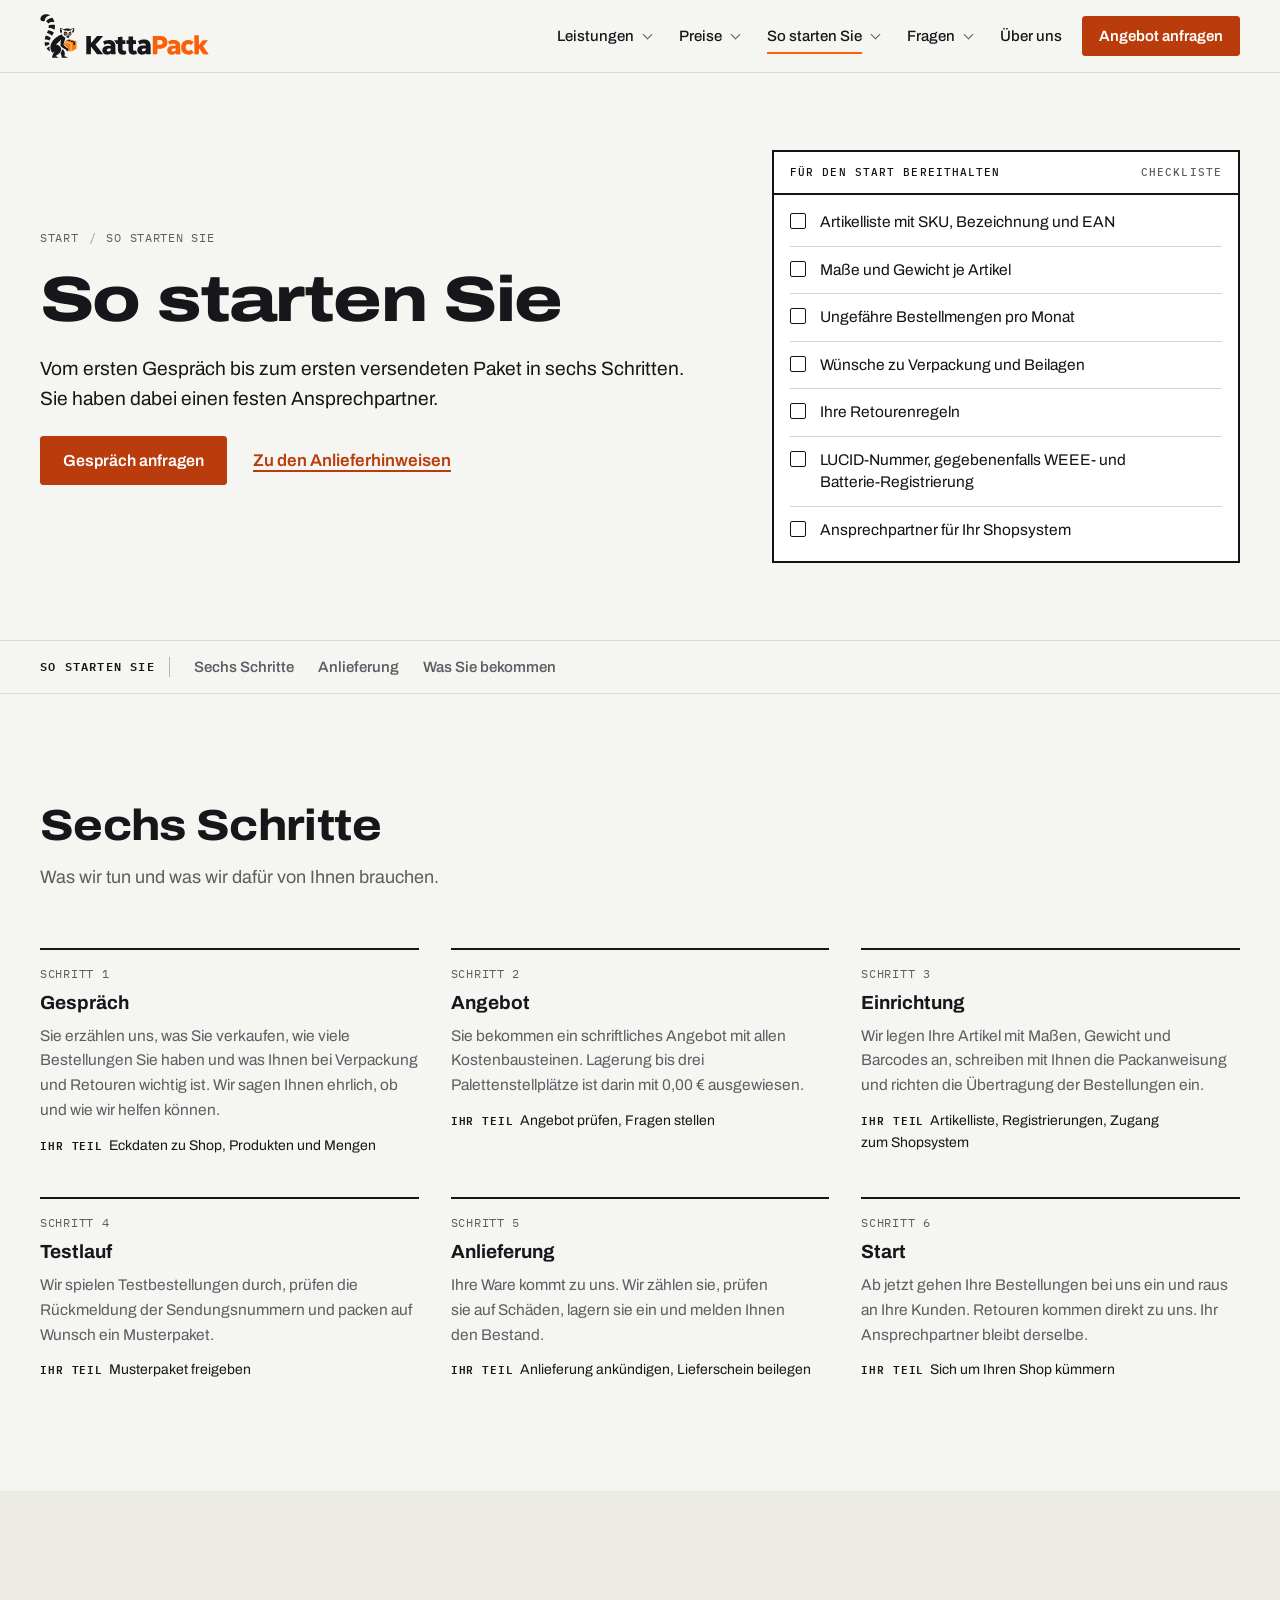
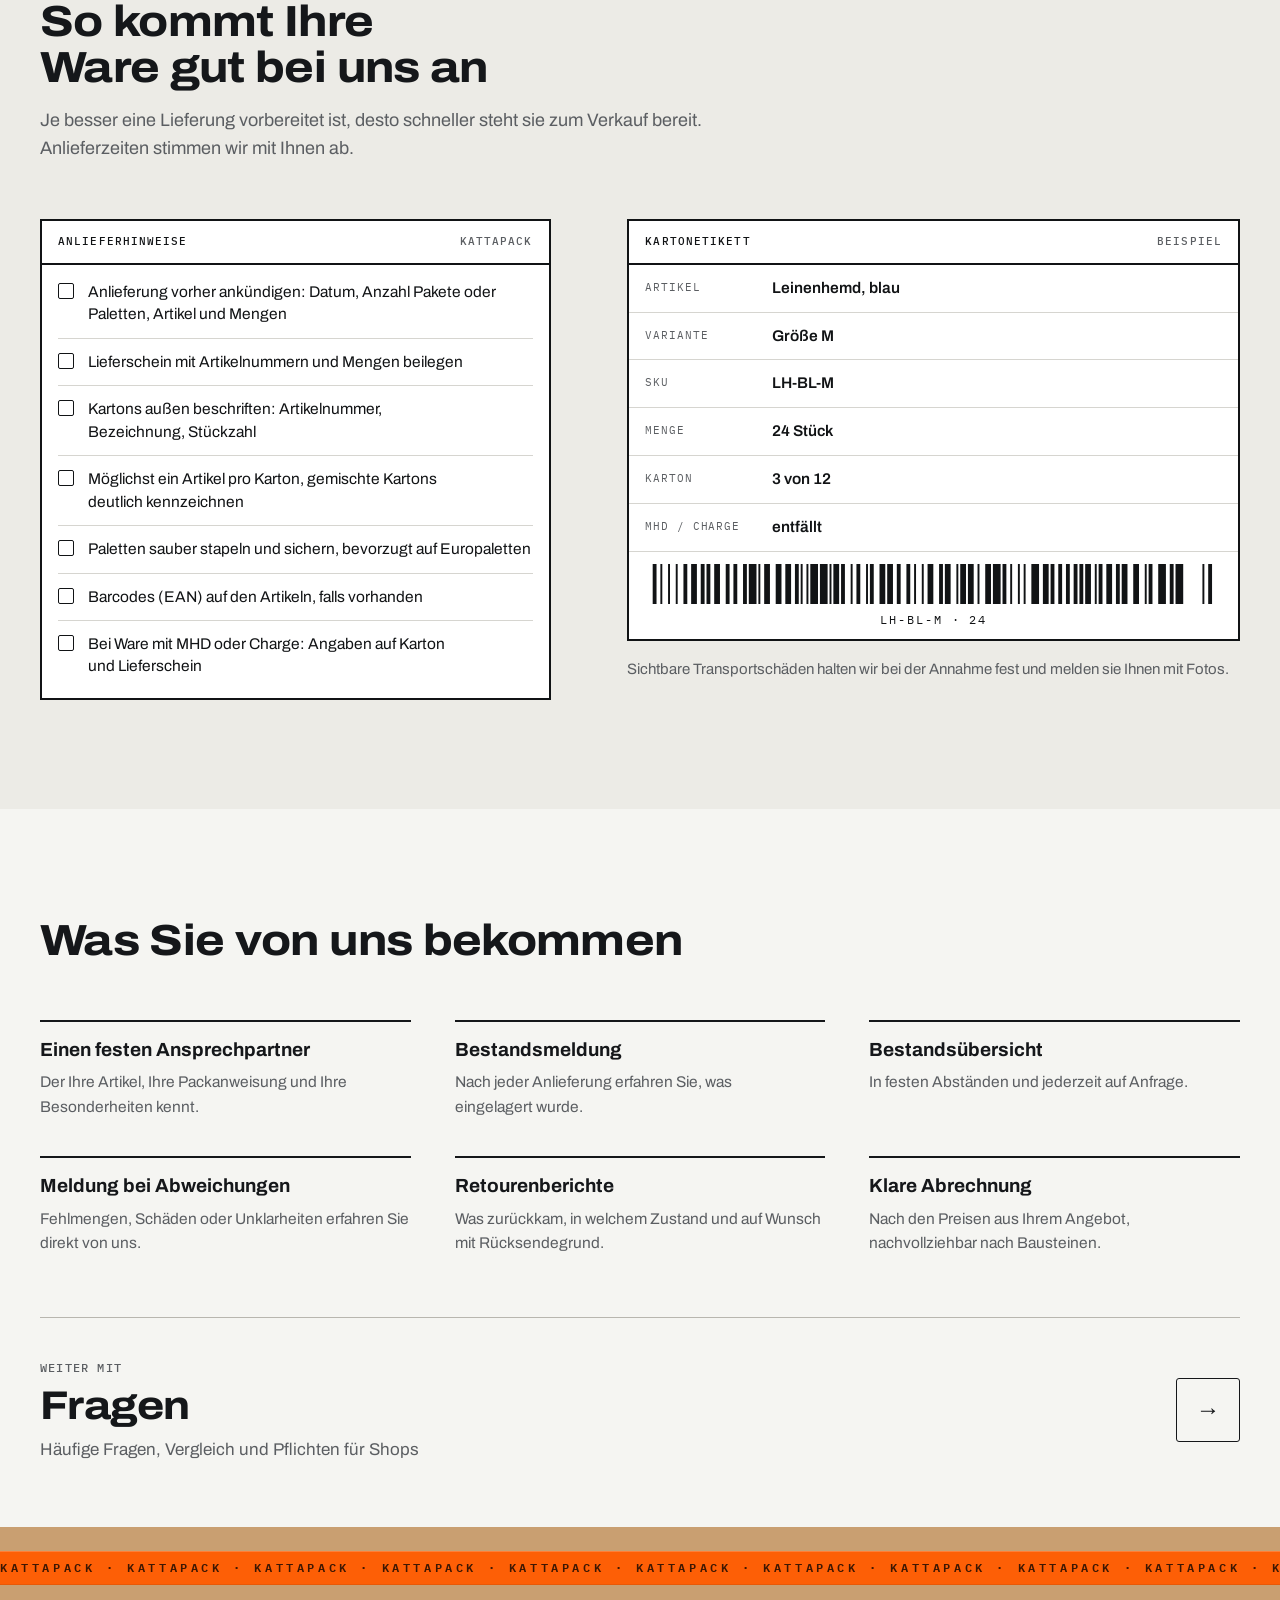
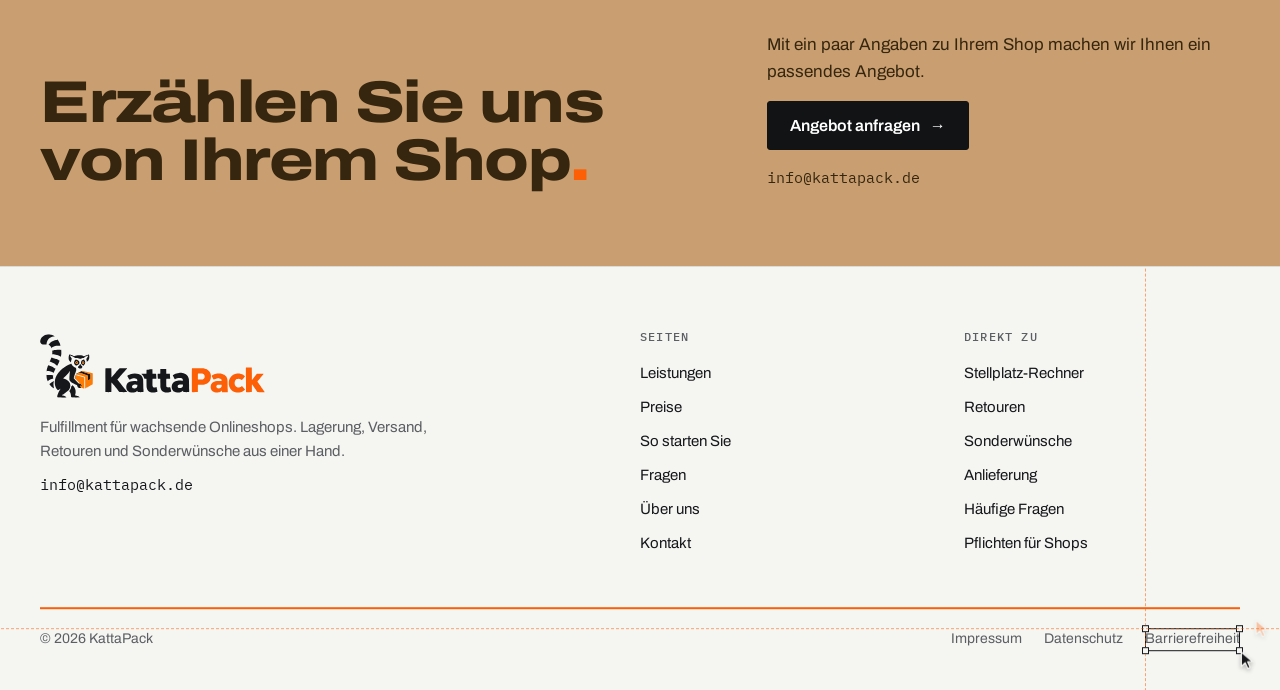
==== commit 0180ce7b: "Footer: Bau startet sofort, wenn ein Element ins Bild kommt (iPhone) Am iPhone begann der Bau erst g" ====
--- a/ablauf.html
+++ b/ablauf.html
@@ -81,6 +81,6 @@
 <div class="item"><h3>Klare Abrechnung</h3><p>Nach den Preisen aus Ihrem Angebot, nachvollziehbar nach Bausteinen.</p></div>
 </div>
 </div></section><nav class="page-next" aria-label="Nächste Seite"><div class="wrap"><a class="next-link" href="fragen.html"><span class="next-label">Weiter mit</span><span class="next-title">Fragen</span><span class="next-desc">Häufige Fragen, Vergleich und Pflichten für Shops</span><span class="next-arr" aria-hidden="true">→</span></a></div></nav><section class="cta" aria-labelledby="cta-title"><div class="tape-strip" aria-hidden="true"><span>KattaPack · KattaPack · KattaPack · KattaPack · KattaPack · KattaPack · KattaPack · KattaPack · KattaPack · KattaPack · KattaPack · KattaPack · KattaPack · KattaPack · KattaPack · KattaPack · KattaPack · KattaPack · KattaPack · KattaPack · KattaPack · KattaPack · KattaPack · KattaPack · KattaPack · KattaPack · KattaPack · KattaPack · KattaPack · KattaPack · KattaPack · KattaPack · KattaPack · KattaPack · KattaPack · KattaPack · KattaPack · KattaPack · KattaPack · KattaPack</span></div><div class="wrap cta-inner"><h2 class="cta-title" id="cta-title">Erzählen Sie uns von Ihrem Shop<span class="dot">.</span></h2><div class="cta-side"><p>Mit ein paar Angaben zu Ihrem Shop machen wir Ihnen ein passendes Angebot.</p><a class="btn" href="kontakt.html">Angebot anfragen <span class="arr" aria-hidden="true">→</span></a><span class="mailline">info@kattapack.de</span></div></div></section></main><footer class="site-footer"><div class="wrap"><div class="footer-grid"><div class="footer-col footer-brand"><a class="brand brand-lg" href="index.html" aria-label="KattaPack, zur Startseite"><svg class="lm" viewBox="0 0 550.0 661.0" width="53" height="64" aria-hidden="true" focusable="false"><use href="#kp-mark"/></svg><svg class="lw" viewBox="0 0 858.3 139.3" width="160" height="26" aria-hidden="true" focusable="false"><use href="#kp-word"/></svg></a><p class="muted">Fulfillment für wachsende Onlineshops. Lagerung, Versand, Retouren und Sonderwünsche aus einer Hand.</p><span class="mailline">info@kattapack.de</span></div><nav class="footer-col" aria-label="Seiten"><span class="kicker">Seiten</span><a href="leistungen.html">Leistungen</a><a href="preise.html">Preise</a><a href="ablauf.html">So starten Sie</a><a href="fragen.html">Fragen</a><a href="ueber-uns.html">Über uns</a><a href="kontakt.html">Kontakt</a></nav><nav class="footer-col" aria-label="Direkt zu"><span class="kicker">Direkt zu</span><a href="preise.html#rechner">Stellplatz-Rechner</a><a href="leistungen.html#retouren">Retouren</a><a href="leistungen.html#sonderwuensche">Sonderwünsche</a><a href="ablauf.html#anlieferung">Anlieferung</a><a href="fragen.html#haeufige-fragen">Häufige Fragen</a><a href="fragen.html#pflichten">Pflichten für Shops</a></nav></div><div class="footer-bottom"><span>© <span data-year>2026</span> KattaPack</span><nav aria-label="Rechtliches"><a href="impressum.html">Impressum</a><a href="datenschutz.html">Datenschutz</a><a href="barrierefreiheit.html">Barrierefreiheit</a></nav></div></div></footer></div>
-<script src="site.js?v=df0027674b"></script>
+<script src="site.js?v=989857fb5c"></script>
 </body>
 </html>
